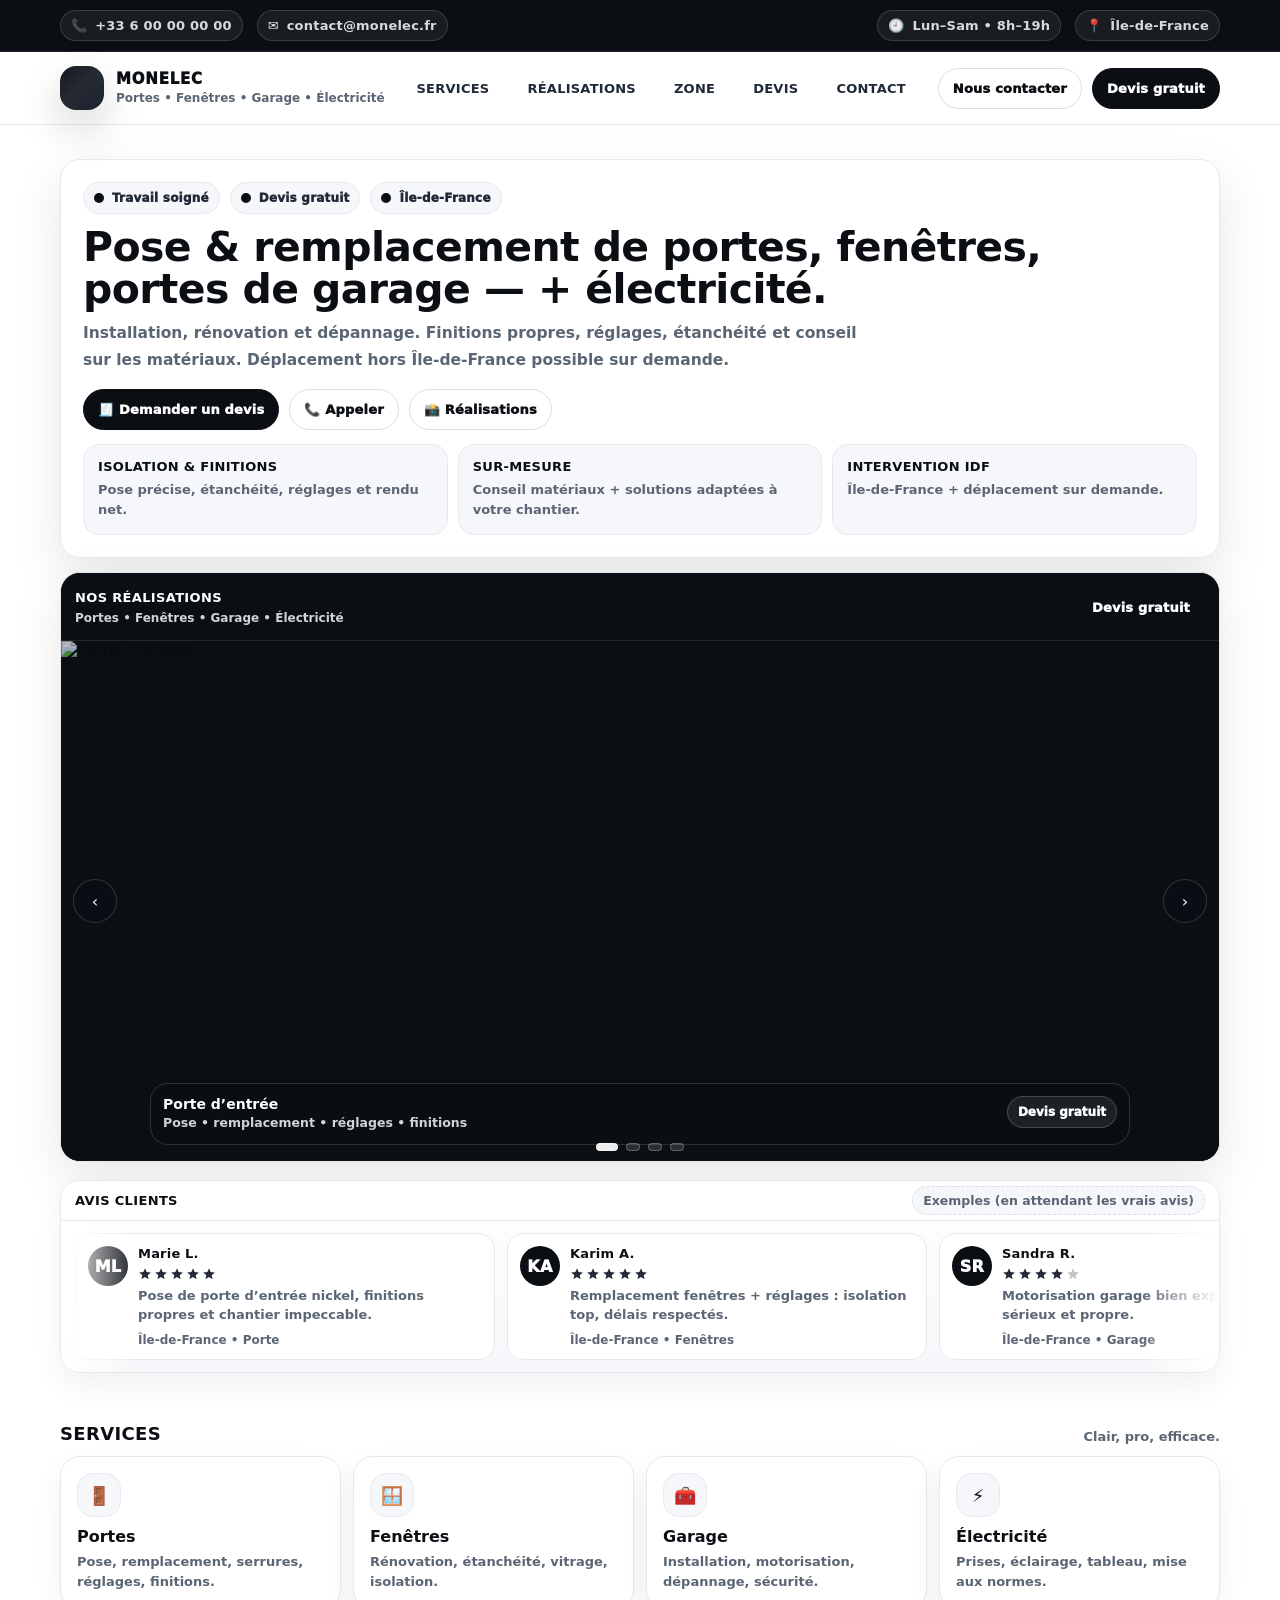
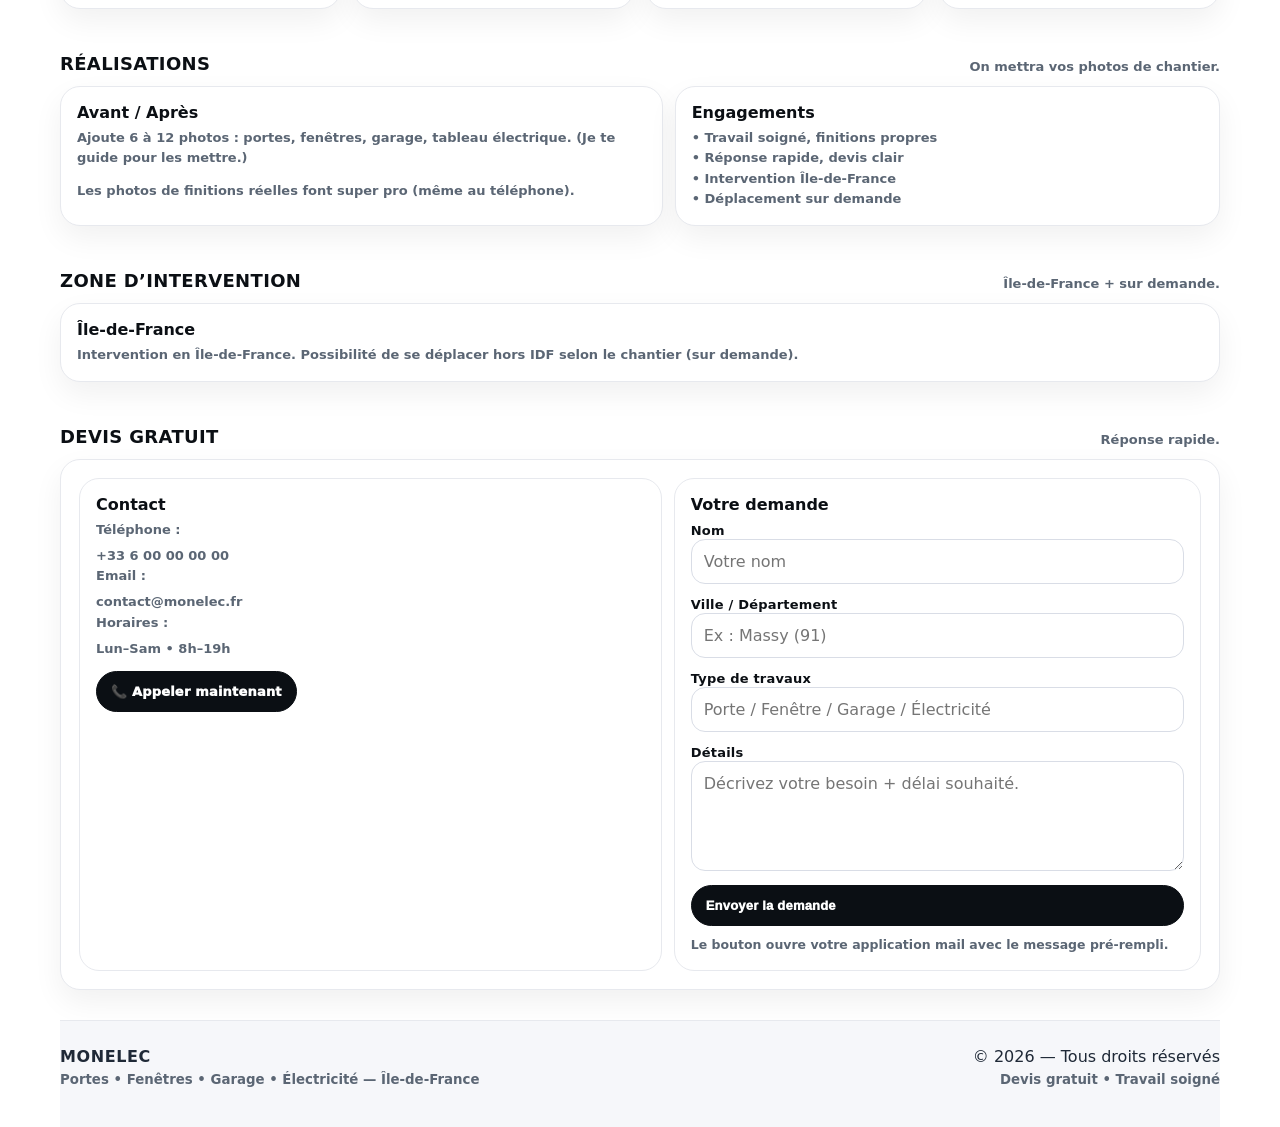
==== index.html @ 7fbdd6d3 "Update index.html" ====
<!doctype html>
<html lang="fr">
<head>
  <meta charset="utf-8" />
  <meta name="viewport" content="width=device-width,initial-scale=1" />
  <title>MONELEC — Portes, Fenêtres, Garage & Électricité | Île-de-France</title>
  <meta name="description" content="Pose et remplacement de portes, fenêtres, portes de garage + électricité. Île-de-France. Devis gratuit, travail soigné." />
  <meta name="theme-color" content="#0b0f14" />

  <style>
    :root{
      --bg:#ffffff;
      --txt:#0b0f14;
      --muted:#5b6674;
      --line:#e7e9ee;
      --line2:#d9dde6;
      --soft:#f6f7fa;
      --soft2:#f0f2f7;
      --black:#0b0f14;
      --shadow: 0 18px 50px rgba(10,15,20,.10);
      --r: 20px;
      --r2: 14px;
      --cta:#0b0f14;
      --ctaTxt:#ffffff;
      --warn:#fbbf24;
    }

    *{ box-sizing:border-box; }
    html,body{ height:100%; }
    body{
      margin:0;
      font-family: ui-sans-serif, system-ui, -apple-system, Segoe UI, Roboto, Helvetica, Arial;
      color: var(--txt);
      background: var(--bg);
    }
    a{ color:inherit; text-decoration:none; }
    .wrap{ width:min(1160px, 92vw); margin:0 auto; }

    /* Top bar */
    .topbar{
      background: var(--black);
      color: rgba(255,255,255,.92);
      font-weight: 700;
      font-size: 13px;
      letter-spacing:.2px;
      border-bottom: 1px solid rgba(255,255,255,.08);
    }
    .topbar .row{
      display:flex;
      gap:16px;
      justify-content:space-between;
      align-items:center;
      padding: 10px 0;
      flex-wrap:wrap;
    }
    .topbar .row .left, .topbar .row .right{
      display:flex; gap:14px; align-items:center; flex-wrap:wrap;
    }
    .chip{
      display:inline-flex; align-items:center; gap:8px;
      padding: 7px 10px;
      border-radius: 999px;
      border: 1px solid rgba(255,255,255,.14);
      background: rgba(255,255,255,.06);
    }
    .chip b{ font-weight: 900; }
    .chip span{ opacity:.9; }

    /* Header */
    header{
      position:sticky;
      top:0;
      z-index:50;
      background: rgba(255,255,255,.92);
      backdrop-filter: blur(10px);
      border-bottom: 1px solid var(--line);
    }
    .nav{
      display:flex;
      justify-content:space-between;
      align-items:center;
      gap:14px;
      padding: 14px 0;
    }
    .brand{
      display:flex; align-items:center; gap:12px;
      min-width: 240px;
    }
    .logo{
      width:44px; height:44px;
      border-radius: 16px;
      background: linear-gradient(135deg, #0b0f14, #111827);
      box-shadow: 0 18px 40px rgba(11,15,20,.18);
      position:relative;
      overflow:hidden;
    }
    .logo:after{
      content:"";
      position:absolute; inset:-40%;
      background: linear-gradient(120deg, transparent, rgba(255,255,255,.22), transparent);
      transform: rotate(18deg);
      opacity:.45;
    }
    .brand .name{
      display:flex; flex-direction:column;
      line-height:1.05;
    }
    .brand .name strong{
      letter-spacing:.8px;
      text-transform:uppercase;
      font-weight: 1000;
      font-size: 15px;
    }
    .brand .name small{
      color: var(--muted);
      font-weight: 800;
      font-size: 12px;
      margin-top:4px;
    }

    nav.menu{
      display:flex;
      gap: 18px;
      align-items:center;
      font-weight: 900;
      font-size: 13px;
      letter-spacing:.25px;
      text-transform: uppercase;
      color: #1f2937;
    }
    nav.menu a{
      padding: 10px 10px;
      border-radius: 12px;
    }
    nav.menu a:hover{
      background: var(--soft);
    }

    .btn{
      display:inline-flex;
      align-items:center;
      gap:10px;
      padding: 12px 14px;
      border-radius: 999px;
      border: 1px solid var(--line2);
      background: #fff;
      font-weight: 1000;
      font-size: 13px;
      letter-spacing:.2px;
      cursor:pointer;
    }
    .btn:hover{ background: var(--soft); }
    .btn.primary{
      background: var(--cta);
      color: var(--ctaTxt);
      border-color: var(--cta);
    }
    .btn.primary:hover{ filter: brightness(.95); }
    .btn.ghost{
      border-color: var(--line2);
      background: #fff;
    }

    /* HERO (horizontal layout) */
    .hero{
      padding: 34px 0 14px;
    }
    .heroText{
      border: 1px solid var(--line);
      background: #fff;
      border-radius: var(--r);
      box-shadow: var(--shadow);
      padding: 22px;
    }
    .kickers{
      display:flex;
      gap:10px;
      flex-wrap:wrap;
      margin-bottom: 12px;
    }
    .k{
      display:inline-flex;
      align-items:center;
      gap:8px;
      padding: 8px 10px;
      border-radius: 999px;
      border: 1px solid var(--line);
      background: var(--soft);
      color: #1f2937;
      font-weight: 1000;
      font-size: 12px;
      letter-spacing:.2px;
    }
    .dot{
      width:10px; height:10px;
      border-radius:999px;
      background: var(--black);
    }
    h1{
      margin: 10px 0 10px;
      font-size: clamp(28px, 3.2vw, 44px);
      letter-spacing: -0.6px;
      line-height: 1.03;
    }
    .sub{
      margin:0;
      color: var(--muted);
      font-size: 15.5px;
      line-height:1.7;
      max-width: 72ch;
      font-weight: 650;
    }
    .actions{
      display:flex;
      gap:10px;
      flex-wrap:wrap;
      margin-top: 16px;
    }

    .proofs{
      display:grid;
      grid-template-columns: repeat(3, 1fr);
      gap: 10px;
      margin-top: 14px;
    }
    .proof{
      border: 1px solid var(--line);
      background: var(--soft);
      border-radius: 16px;
      padding: 14px;
    }
    .proof b{
      display:block;
      margin-bottom: 6px;
      font-size: 13px;
      text-transform: uppercase;
      letter-spacing:.3px;
    }
    .proof span{
      display:block;
      color: var(--muted);
      line-height:1.55;
      font-size: 13px;
      font-weight: 650;
    }

    /* FULL WIDTH CAROUSEL (horizontal) */
    .carouselFull{
      margin-top: 14px;
      border: 1px solid var(--line);
      border-radius: var(--r);
      overflow: hidden;
      background: #0b0f14;
      box-shadow: var(--shadow);
    }
    .carTop{
      display:flex;
      justify-content:space-between;
      align-items:flex-start;
      gap:12px;
      padding: 14px 14px 12px;
      background: rgba(11,15,20,.88);
      border-bottom: 1px solid rgba(255,255,255,.10);
      color:#fff;
    }
    .carTop b{
      letter-spacing:.35px;
      text-transform: uppercase;
      font-size: 13px;
    }
    .carTop span{
      display:block;
      margin-top:4px;
      opacity:.82;
      font-weight: 750;
      font-size: 12px;
      line-height:1.35;
    }

    .viewport{
      position:relative;
      height: 520px;
      overflow:hidden;
    }
    .track{
      display:flex;
      height:100%;
      transition: transform .55s cubic-bezier(.2,.8,.2,1);
    }
    .slide{
      min-width:100%;
      height:100%;
      position:relative;
      background: #0b0f14;
    }
    .slide img{
      width:100%;
      height:100%;
      object-fit: cover;
      display:block;
      opacity:.95;
      filter: contrast(1.03) saturate(1.02);
    }
    .overlay{
      position:absolute; inset:0;
      background: linear-gradient(180deg, rgba(11,15,20,.22), rgba(11,15,20,.70));
    }
    .cap{
      position:absolute;
      left: 50%;
      transform: translateX(-50%);
      width: min(980px, calc(100% - 28px));
      bottom: 16px;
      border: 1px solid rgba(255,255,255,.14);
      background: rgba(11,15,20,.62);
      backdrop-filter: blur(10px);
      border-radius: 18px;
      padding: 12px 12px;
      display:flex;
      justify-content:space-between;
      gap: 10px;
      align-items:flex-start;
      color:#fff;
    }
    .cap b{ display:block; margin-bottom:3px; font-size: 14px; }
    .cap span{ display:block; opacity:.82; font-weight: 700; font-size: 12.5px; line-height:1.35; }
    .badge{
      border: 1px solid rgba(255,255,255,.18);
      background: rgba(255,255,255,.08);
      border-radius: 999px;
      padding: 8px 10px;
      font-weight: 1000;
      font-size: 12px;
      white-space:nowrap;
    }
    .arrow{
      position:absolute;
      top:50%;
      transform: translateY(-50%);
      width: 44px; height: 44px;
      border-radius: 999px;
      border: 1px solid rgba(255,255,255,.16);
      background: rgba(11,15,20,.55);
      display:grid;
      place-items:center;
      cursor:pointer;
      user-select:none;
      color:#fff;
    }
    .arrow:hover{ background: rgba(11,15,20,.72); }
    .arrow.left{ left: 12px; }
    .arrow.right{ right: 12px; }

    .dots{
      position:absolute;
      left:0; right:0; bottom: 10px;
      display:flex;
      justify-content:center;
      gap: 8px;
    }
    .dotBtn{
      width: 8px; height: 8px;
      border-radius: 999px;
      border: 1px solid rgba(255,255,255,.35);
      background: rgba(255,255,255,.18);
      cursor:pointer;
      opacity:.75;
    }
    .dotBtn.active{
      width: 22px;
      background: rgba(255,255,255,.92);
      opacity: 1;
    }

    /* --- Reviews Marquee (placeholder) --- */
    .reviews-band{
      margin: 18px 0 10px;
      border: 1px solid var(--line);
      border-radius: var(--r);
      overflow: hidden;
      background: linear-gradient(180deg, #fff, var(--soft));
      box-shadow: 0 12px 30px rgba(10,15,20,.06);
    }

    .reviews-head{
      display:flex;
      align-items:center;
      justify-content:space-between;
      gap: 12px;
      padding: 12px 14px;
      border-bottom: 1px solid var(--line);
      background: #fff;
    }

    .reviews-head b{
      font-size: 13px;
      text-transform: uppercase;
      letter-spacing: .35px;
    }

    .reviews-head span{
      color: var(--muted);
      font-weight: 800;
      font-size: 12.5px;
    }

    .badge-note{
      border: 1px dashed var(--line2);
      background: var(--soft);
      border-radius: 999px;
      padding: 6px 10px;
      font-weight: 900;
      font-size: 12px;
      color: #111827;
    }

    .marquee{
      position:relative;
      overflow:hidden;
    }

    .marquee::before,
    .marquee::after{
      content:"";
      position:absolute; top:0; bottom:0;
      width: 80px;
      pointer-events:none;
      z-index: 2;
    }
    .marquee::before{
      left:0;
      background: linear-gradient(90deg, #ffffff 0%, rgba(255,255,255,0) 100%);
    }
    .marquee::after{
      right:0;
      background: linear-gradient(270deg, #ffffff 0%, rgba(255,255,255,0) 100%);
    }

    .marquee-track{
      display:flex;
      gap: 12px;
      padding: 12px 14px;
      width: max-content;
      animation: reviewsScroll 26s linear infinite;
      will-change: transform;
    }

    .reviews-band:hover .marquee-track{
      animation-play-state: paused;
    }

    @keyframes reviewsScroll{
      from{ transform: translateX(0); }
      to{ transform: translateX(-50%); }
    }

    .review-pill{
      flex: 0 0 auto;
      min-width: 320px;
      max-width: 420px;
      border: 1px solid var(--line);
      background: #fff;
      border-radius: 16px;
      padding: 12px 12px;
      display:flex;
      gap: 10px;
      align-items:flex-start;
    }

    .review-avatar{
      width: 40px; height: 40px;
      border-radius: 999px;
      background: var(--black);
      color: #fff;
      display:grid;
      place-items:center;
      font-weight: 1000;
      letter-spacing: .3px;
      flex: 0 0 auto;
    }

    .review-body b{
      display:block;
      font-size: 13px;
      letter-spacing:.2px;
    }

    .review-body p{
      margin: 6px 0 8px;
      color: var(--muted);
      font-weight: 650;
      font-size: 13px;
      line-height: 1.45;
    }

    .stars{
      display:flex;
      gap: 2px;
      align-items:center;
      margin-top: 6px;
    }
    .star{
      width: 14px; height: 14px;
      display:inline-block;
      background: currentColor;
      color: #111827;
      -webkit-mask: url('data:image/svg+xml;utf8,<svg xmlns="http://www.w3.org/2000/svg" viewBox="0 0 24 24" fill="black"><path d="M12 17.27L18.18 21l-1.64-7.03L22 9.24l-7.19-.61L12 2 9.19 8.63 2 9.24l5.46 4.73L5.82 21z"/></svg>') center / contain no-repeat;
              mask: url('data:image/svg+xml;utf8,<svg xmlns="http://www.w3.org/2000/svg" viewBox="0 0 24 24" fill="black"><path d="M12 17.27L18.18 21l-1.64-7.03L22 9.24l-7.19-.61L12 2 9.19 8.63 2 9.24l5.46 4.73L5.82 21z"/></svg>') center / contain no-repeat;
      opacity: .92;
    }
    .star.dim{ opacity: .25; }

    .review-meta{
      display:flex;
      gap: 8px;
      align-items:center;
      color: var(--muted);
      font-weight: 800;
      font-size: 12px;
    }

    /* Sections */
    .section{
      padding: 18px 0;
    }
    .sectionTitle{
      display:flex;
      justify-content:space-between;
      align-items:flex-end;
      gap: 12px;
      margin: 8px 0 12px;
    }
    .sectionTitle h2{
      margin:0;
      font-size: 18px;
      text-transform: uppercase;
      letter-spacing:.35px;
    }
    .sectionTitle p{
      margin:0;
      color: var(--muted);
      font-weight: 750;
      font-size: 13px;
    }

    .grid4{
      display:grid;
      grid-template-columns: repeat(4, 1fr);
      gap: 12px;
    }
    .card{
      border: 1px solid var(--line);
      background: #fff;
      border-radius: var(--r);
      padding: 16px;
      box-shadow: 0 12px 30px rgba(10,15,20,.06);
    }
    .icon{
      width: 44px; height: 44px;
      border-radius: 16px;
      border: 1px solid var(--line);
      background: var(--soft);
      display:grid;
      place-items:center;
      font-size: 18px;
      margin-bottom: 10px;
    }
    .card b{ display:block; margin-bottom:6px; }
    .card span{ display:block; color: var(--muted); font-size: 13px; line-height:1.55; font-weight:650; }

    .two{
      display:grid;
      grid-template-columns: 1.05fr .95fr;
      gap: 12px;
      align-items:stretch;
    }

    form{ display:grid; gap: 10px; }
    label{
      font-weight: 900;
      font-size: 13px;
      letter-spacing:.2px;
    }
    input, textarea{
      width:100%;
      padding: 12px 12px;
      border-radius: 14px;
      border: 1px solid var(--line2);
      background: #fff;
      outline:none;
      font: inherit;
    }
    input:focus, textarea:focus{
      border-color: #0b0f14;
      box-shadow: 0 0 0 4px rgba(11,15,20,.08);
    }
    textarea{ min-height: 110px; resize: vertical; }
    .hint{
      color: var(--muted);
      font-size: 12.5px;
      line-height:1.45;
      font-weight: 650;
    }

    footer{
      border-top: 1px solid var(--line);
      margin-top: 12px;
      padding: 26px 0 40px;
      background: var(--soft);
    }
    .foot{
      display:flex;
      justify-content:space-between;
      gap: 12px;
      flex-wrap:wrap;
      align-items:flex-start;
      color: #1f2937;
    }
    .foot small{ color: var(--muted); font-weight: 750; display:block; margin-top:6px; }

    @media (max-width: 980px){
      nav.menu{ display:none; }
      .proofs{ grid-template-columns: 1fr; }
      .grid4{ grid-template-columns: repeat(2, 1fr); }
      .two{ grid-template-columns: 1fr; }
      .viewport{ height: 420px; }
      .cap{ width: calc(100% - 28px); }
    }
    @media (max-width: 520px){
      .grid4{ grid-template-columns: 1fr; }
      .viewport{ height: 360px; }
    }
  </style>
</head>

<body>
  <div class="topbar">
    <div class="wrap row">
      <div class="left">
        <a class="chip" href="tel:+33600000000"><b>📞</b><span>+33 6 00 00 00 00</span></a>
        <a class="chip" href="mailto:contact@monelec.fr"><b>✉️</b><span>contact@monelec.fr</span></a>
      </div>
      <div class="right">
        <div class="chip"><b>🕘</b><span>Lun–Sam • 8h–19h</span></div>
        <div class="chip"><b>📍</b><span>Île-de-France</span></div>
      </div>
    </div>
  </div>

  <header>
    <div class="wrap nav">
      <div class="brand">
        <div class="logo" aria-hidden="true"></div>
        <div class="name">
          <strong>MONELEC</strong>
          <small>Portes • Fenêtres • Garage • Électricité</small>
        </div>
      </div>

      <nav class="menu" aria-label="Navigation">
        <a href="#services">Services</a>
        <a href="#realisations">Réalisations</a>
        <a href="#zone">Zone</a>
        <a href="#devis">Devis</a>
        <a href="#contact">Contact</a>
      </nav>

      <div style="display:flex; gap:10px; align-items:center;">
        <a class="btn ghost" href="#contact">Nous contacter</a>
        <a class="btn primary" href="#devis">Devis gratuit</a>
      </div>
    </div>
  </header>

  <main class="wrap">
    <!-- HERO TEXT -->
    <section class="hero">
      <div class="heroText">
        <div class="kickers">
          <div class="k"><span class="dot"></span> Travail soigné</div>
          <div class="k"><span class="dot"></span> Devis gratuit</div>
          <div class="k"><span class="dot"></span> Île-de-France</div>
        </div>

        <h1>Pose & remplacement de portes, fenêtres, portes de garage — + électricité.</h1>
        <p class="sub">
          Installation, rénovation et dépannage. Finitions propres, réglages, étanchéité et conseil sur les matériaux.
          Déplacement hors Île-de-France possible sur demande.
        </p>

        <div class="actions">
          <a class="btn primary" href="#devis">🧾 Demander un devis</a>
          <a class="btn" href="tel:+33600000000">📞 Appeler</a>
          <a class="btn" href="#realisations">📸 Réalisations</a>
        </div>

        <div class="proofs">
          <div class="proof">
            <b>Isolation & finitions</b>
            <span>Pose précise, étanchéité, réglages et rendu net.</span>
          </div>
          <div class="proof">
            <b>Sur-mesure</b>
            <span>Conseil matériaux + solutions adaptées à votre chantier.</span>
          </div>
          <div class="proof">
            <b>Intervention IDF</b>
            <span>Île-de-France + déplacement sur demande.</span>
          </div>
        </div>
      </div>

      <!-- FULL WIDTH HORIZONTAL CAROUSEL -->
      <section class="carouselFull" aria-label="Carrousel photos">
        <div class="carTop">
          <div>
            <b>Nos réalisations</b>
            <span>Portes • Fenêtres • Garage • Électricité</span>
          </div>
          <a class="btn primary" href="#devis">Devis gratuit</a>
        </div>

        <div class="viewport">
          <div class="track" id="track">
            <div class="slide">
              <img alt="Porte d’entrée" src="https://images.unsplash.com/photo-1523413651479-597eb2da0ad6?auto=format&fit=crop&w=1800&q=70" />
              <div class="overlay"></div>
              <div class="cap">
                <div>
                  <b>Porte d’entrée</b>
                  <span>Pose • remplacement • réglages • finitions</span>
                </div>
                <div class="badge">Devis gratuit</div>
              </div>
            </div>

            <div class="slide">
              <img alt="Fenêtres et baies vitrées" src="https://images.unsplash.com/photo-1505693416388-ac5ce068fe85?auto=format&fit=crop&w=1800&q=70" />
              <div class="overlay"></div>
              <div class="cap">
                <div>
                  <b>Fenêtres & baies</b>
                  <span>Isolation • étanchéité • vitrage</span>
                </div>
                <div class="badge">Île-de-France</div>
              </div>
            </div>

            <div class="slide">
              <img alt="Porte de garage" src="https://images.unsplash.com/photo-1590086782957-93c06ef21604?auto=format&fit=crop&w=1800&q=70" />
              <div class="overlay"></div>
              <div class="cap">
                <div>
                  <b>Porte de garage</b>
                  <span>Motorisation • dépannage • réglages</span>
                </div>
                <div class="badge">Sur demande</div>
              </div>
            </div>

            <div class="slide">
              <img alt="Électricité" src="https://images.unsplash.com/photo-1517646287270-a5a9ca602e5c?auto=format&fit=crop&w=1800&q=70" />
              <div class="overlay"></div>
              <div class="cap">
                <div>
                  <b>Électricité</b>
                  <span>Prises • éclairage • tableau • normes</span>
                </div>
                <div class="badge">Soigné</div>
              </div>
            </div>
          </div>

          <div class="arrow left" id="prev" aria-label="Précédent">‹</div>
          <div class="arrow right" id="next" aria-label="Suivant">›</div>
          <div class="dots" id="dots" aria-label="Pagination"></div>
        </div>
      </section>

      <!-- REVIEWS BAND -->
      <section class="reviews-band" aria-label="Bandeau avis">
        <div class="reviews-head">
          <b>Avis clients</b>
          <span><span class="badge-note">Exemples (en attendant les vrais avis)</span></span>
        </div>

        <div class="marquee">
          <div class="marquee-track" id="reviewsTrack">
            <!-- SET 1 -->
            <div class="review-pill">
              <div class="review-avatar">ML</div>
              <div class="review-body">
                <b>Marie L.</b>
                <div class="stars" aria-label="5 étoiles">
                  <span class="star"></span><span class="star"></span><span class="star"></span><span class="star"></span><span class="star"></span>
                </div>
                <p>Pose de porte d’entrée nickel, finitions propres et chantier impeccable.</p>
                <div class="review-meta">Île-de-France • Porte</div>
              </div>
            </div>

            <div class="review-pill">
              <div class="review-avatar">KA</div>
              <div class="review-body">
                <b>Karim A.</b>
                <div class="stars" aria-label="5 étoiles">
                  <span class="star"></span><span class="star"></span><span class="star"></span><span class="star"></span><span class="star"></span>
                </div>
                <p>Remplacement fenêtres + réglages : isolation top, délais respectés.</p>
                <div class="review-meta">Île-de-France • Fenêtres</div>
              </div>
            </div>

            <div class="review-pill">
              <div class="review-avatar">SR</div>
              <div class="review-body">
                <b>Sandra R.</b>
                <div class="stars" aria-label="4 étoiles">
                  <span class="star"></span><span class="star"></span><span class="star"></span><span class="star"></span><span class="star dim"></span>
                </div>
                <p>Motorisation garage bien expliquée, travail sérieux et propre.</p>
                <div class="review-meta">Île-de-France • Garage</div>
              </div>
            </div>

            <div class="review-pill">
              <div class="review-avatar">TP</div>
              <div class="review-body">
                <b>Thomas P.</b>
                <div class="stars" aria-label="5 étoiles">
                  <span class="star"></span><span class="star"></span><span class="star"></span><span class="star"></span><span class="star"></span>
                </div>
                <p>Intervention électricité rapide, explications claires, mise aux normes OK.</p>
                <div class="review-meta">Île-de-France • Électricité</div>
              </div>
            </div>

            <!-- SET 2 (clone) -->
            <div class="review-pill">
              <div class="review-avatar">ML</div>
              <div class="review-body">
                <b>Marie L.</b>
                <div class="stars" aria-label="5 étoiles">
                  <span class="star"></span><span class="star"></span><span class="star"></span><span class="star"></span><span class="star"></span>
                </div>
                <p>Pose de porte d’entrée nickel, finitions propres et chantier impeccable.</p>
                <div class="review-meta">Île-de-France • Porte</div>
              </div>
            </div>

            <div class="review-pill">
              <div class="review-avatar">KA</div>
              <div class="review-body">
                <b>Karim A.</b>
                <div class="stars" aria-label="5 étoiles">
                  <span class="star"></span><span class="star"></span><span class="star"></span><span class="star"></span><span class="star"></span>
                </div>
                <p>Remplacement fenêtres + réglages : isolation top, délais respectés.</p>
                <div class="review-meta">Île-de-France • Fenêtres</div>
              </div>
            </div>

            <div class="review-pill">
              <div class="review-avatar">SR</div>
              <div class="review-body">
                <b>Sandra R.</b>
                <div class="stars" aria-label="4 étoiles">
                  <span class="star"></span><span class="star"></span><span class="star"></span><span class="star"></span><span class="star dim"></span>
                </div>
                <p>Motorisation garage bien expliquée, travail sérieux et propre.</p>
                <div class="review-meta">Île-de-France • Garage</div>
              </div>
            </div>

            <div class="review-pill">
              <div class="review-avatar">TP</div>
              <div class="review-body">
                <b>Thomas P.</b>
                <div class="stars" aria-label="5 étoiles">
                  <span class="star"></span><span class="star"></span><span class="star"></span><span class="star"></span><span class="star"></span>
                </div>
                <p>Intervention électricité rapide, explications claires, mise aux normes OK.</p>
                <div class="review-meta">Île-de-France • Électricité</div>
              </div>
            </div>
          </div>
        </div>
      </section>
    </section>

    <section class="section" id="services">
      <div class="sectionTitle">
        <h2>Services</h2>
        <p>Clair, pro, efficace.</p>
      </div>

      <div class="grid4">
        <div class="card">
          <div class="icon">🚪</div>
          <b>Portes</b>
          <span>Pose, remplacement, serrures, réglages, finitions.</span>
        </div>
        <div class="card">
          <div class="icon">🪟</div>
          <b>Fenêtres</b>
          <span>Rénovation, étanchéité, vitrage, isolation.</span>
        </div>
        <div class="card">
          <div class="icon">🧰</div>
          <b>Garage</b>
          <span>Installation, motorisation, dépannage, sécurité.</span>
        </div>
        <div class="card">
          <div class="icon">⚡</div>
          <b>Électricité</b>
          <span>Prises, éclairage, tableau, mise aux normes.</span>
        </div>
      </div>
    </section>

    <section class="section" id="realisations">
      <div class="sectionTitle">
        <h2>Réalisations</h2>
        <p>On mettra vos photos de chantier.</p>
      </div>

      <div class="two">
        <div class="card">
          <b>Avant / Après</b>
          <span>Ajoute 6 à 12 photos : portes, fenêtres, garage, tableau électrique. (Je te guide pour les mettre.)</span>
          <div style="height:12px"></div>
          <span class="hint">Les photos de finitions réelles font super pro (même au téléphone).</span>
        </div>

        <div class="card">
          <b>Engagements</b>
          <span>• Travail soigné, finitions propres<br>• Réponse rapide, devis clair<br>• Intervention Île-de-France<br>• Déplacement sur demande</span>
        </div>
      </div>
    </section>

    <section class="section" id="zone">
      <div class="sectionTitle">
        <h2>Zone d’intervention</h2>
        <p>Île-de-France + sur demande.</p>
      </div>

      <div class="card">
        <b>Île-de-France</b>
        <span>Intervention en Île-de-France. Possibilité de se déplacer hors IDF selon le chantier (sur demande).</span>
      </div>
    </section>

    <section class="section" id="devis">
      <div class="sectionTitle">
        <h2>Devis gratuit</h2>
        <p>Réponse rapide.</p>
      </div>

      <div class="card" style="padding:18px;">
        <div class="two">
          <div class="card" id="contact" style="margin:0; box-shadow:none;">
            <b>Contact</b>
            <span>
              <b>Téléphone :</b> <a href="tel:+33600000000">+33 6 00 00 00 00</a><br>
              <b>Email :</b> <a href="mailto:contact@monelec.fr">contact@monelec.fr</a><br>
              <b>Horaires :</b> Lun–Sam • 8h–19h
            </span>
            <div style="height:12px"></div>
            <a class="btn primary" href="tel:+33600000000">📞 Appeler maintenant</a>
          </div>

          <div class="card" style="margin:0; box-shadow:none;">
            <b>Votre demande</b>
            <form id="quoteForm">
              <div>
                <label for="name">Nom</label>
                <input id="name" name="name" autocomplete="name" placeholder="Votre nom" required />
              </div>
              <div>
                <label for="city">Ville / Département</label>
                <input id="city" name="city" placeholder="Ex : Massy (91)" required />
              </div>
              <div>
                <label for="type">Type de travaux</label>
                <input id="type" name="type" placeholder="Porte / Fenêtre / Garage / Électricité" required />
              </div>
              <div>
                <label for="msg">Détails</label>
                <textarea id="msg" name="msg" placeholder="Décrivez votre besoin + délai souhaité."></textarea>
              </div>
              <button class="btn primary" type="submit">Envoyer la demande</button>
              <div class="hint">Le bouton ouvre votre application mail avec le message pré-rempli.</div>
            </form>
          </div>
        </div>
      </div>
    </section>

    <footer>
      <div class="wrap foot">
        <div>
          <strong style="letter-spacing:.6px; text-transform:uppercase;">MONELEC</strong>
          <small>Portes • Fenêtres • Garage • Électricité — Île-de-France</small>
        </div>
        <div style="text-align:right;">
          <div>© <span id="y"></span> — Tous droits réservés</div>
          <small>Devis gratuit • Travail soigné</small>
        </div>
      </div>
    </footer>
  </main>

  <script>
    document.getElementById("y").textContent = new Date().getFullYear();

    // Carousel
    const track = document.getElementById("track");
    const slides = Array.from(track.children);
    const dots = document.getElementById("dots");
    const prev = document.getElementById("prev");
    const next = document.getElementById("next");
    let i = 0;
    let timer = null;

    function buildDots(){
      dots.innerHTML = "";
      slides.forEach((_, idx) => {
        const b = document.createElement("button");
        b.type = "button";
        b.className = "dotBtn" + (idx === 0 ? " active" : "");
        b.addEventListener("click", () => go(idx, true));
        dots.appendChild(b);
      });
    }
    function setActiveDot(){
      const all = dots.querySelectorAll(".dotBtn");
      all.forEach((d, idx) => d.classList.toggle("active", idx === i));
    }
    function go(idx, user){
      i = (idx + slides.length) % slides.length;
      track.style.transform = "translateX(" + (-i * 100) + "%)";
      setActiveDot();
      if(user) restart();
    }
    function restart(){
      if(timer) clearInterval(timer);
      timer = setInterval(() => go(i + 1, false), 4500);
    }
    prev.addEventListener("click", () => go(i - 1, true));
    next.addEventListener("click", () => go(i + 1, true));
    buildDots();
    restart();

    // Option: ralentir le bandeau avis sur mobile
    const mq = window.matchMedia("(max-width: 520px)");
    if (mq.matches) {
      const rt = document.getElementById("reviewsTrack");
      if (rt) rt.style.animationDuration = "34s";
    }

    // Devis form -> mailto
    const form = document.getElementById("quoteForm");
    form.addEventListener("submit", (e) => {
      e.preventDefault();
      const name = document.getElementById("name").value.trim();
      const city = document.getElementById("city").value.trim();
      const type = document.getElementById("type").value.trim();
      const msg  = document.getElementById("msg").value.trim();

      const to = "contact@monelec.fr"; // <-- CHANGE ICI
      const subject = encodeURIComponent("Demande de devis — " + type + " — " + city);
      const body = encodeURIComponent(
        "Bonjour,\n\n" +
        "Je souhaite un devis.\n\n" +
        "Nom : " + name + "\n" +
        "Ville / Département : " + city + "\n" +
        "Type de travaux : " + type + "\n\n" +
        "Détails :\n" + (msg || "(non précisé)") + "\n\n" +
        "Merci,\n" + name
      );

      window.location.href = "mailto:" + to + "?subject=" + subject + "&body=" + body;
    });
  </script>
</body>
</html>
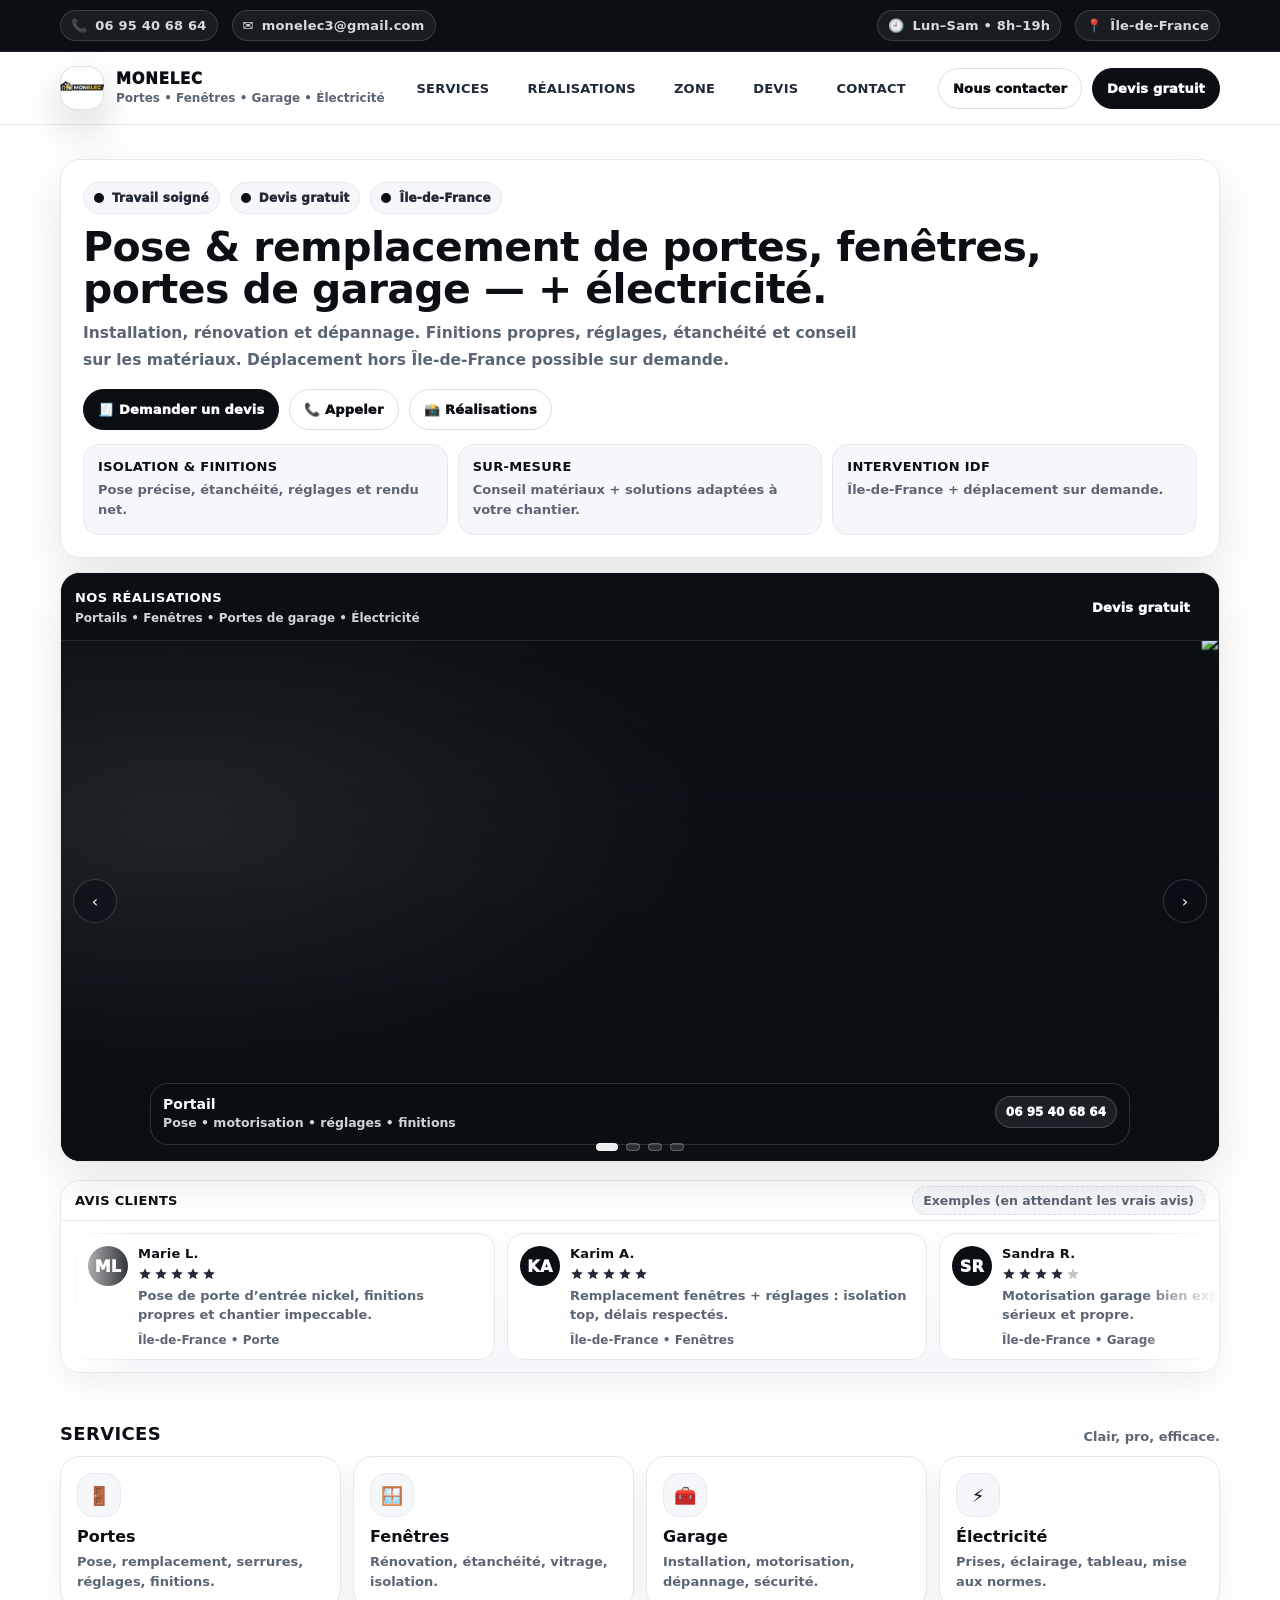
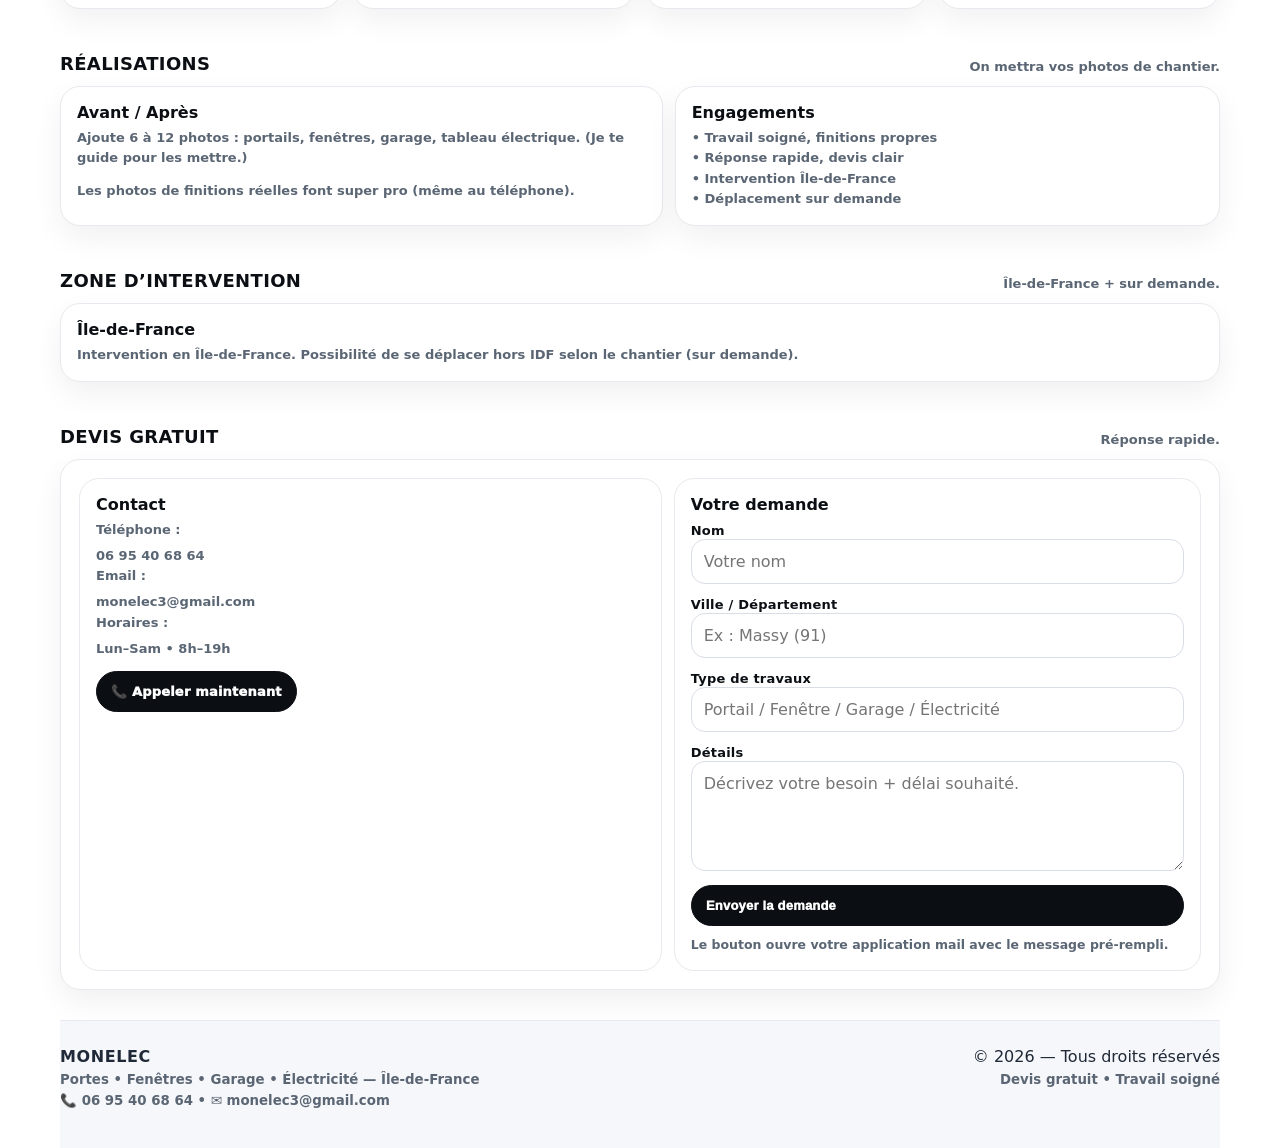
==== commit 55b3bc86: "Update index.html" ====
--- a/index.html
+++ b/index.html
@@ -36,7 +36,6 @@
     a{ color:inherit; text-decoration:none; }
     .wrap{ width:min(1160px, 92vw); margin:0 auto; }
 
-    /* Top bar */
     .topbar{
       background: var(--black);
       color: rgba(255,255,255,.92);
@@ -66,7 +65,6 @@
     .chip b{ font-weight: 900; }
     .chip span{ opacity:.9; }
 
-    /* Header */
     header{
       position:sticky;
       top:0;
@@ -89,18 +87,34 @@
     .logo{
       width:44px; height:44px;
       border-radius: 16px;
-      background: linear-gradient(135deg, #0b0f14, #111827);
+      background: url("logo-monelec.png") center / cover no-repeat;
       box-shadow: 0 18px 40px rgba(11,15,20,.18);
       position:relative;
       overflow:hidden;
+      border: 1px solid rgba(11,15,20,.12);
+    }
+    .logo:before{
+      content:"";
+      position:absolute; inset:0;
+      background: radial-gradient(90% 90% at 20% 10%, rgba(255,255,255,.30), transparent 55%);
+      mix-blend-mode: soft-light;
+      opacity:.8;
     }
     .logo:after{
       content:"";
       position:absolute; inset:-40%;
-      background: linear-gradient(120deg, transparent, rgba(255,255,255,.22), transparent);
+      background: linear-gradient(120deg, transparent, rgba(255,255,255,.28), transparent);
       transform: rotate(18deg);
-      opacity:.45;
-    }
+      opacity:.35;
+      animation: logoShine 5.5s ease-in-out infinite;
+    }
+    @keyframes logoShine{
+      0%{ transform: translateX(-30%) rotate(18deg); opacity:.0; }
+      20%{ opacity:.35; }
+      50%{ transform: translateX(30%) rotate(18deg); opacity:.18; }
+      100%{ transform: translateX(70%) rotate(18deg); opacity:0; }
+    }
+
     .brand .name{
       display:flex; flex-direction:column;
       line-height:1.05;
@@ -148,8 +162,11 @@
       font-size: 13px;
       letter-spacing:.2px;
       cursor:pointer;
-    }
-    .btn:hover{ background: var(--soft); }
+      transition: transform .18s ease, background .18s ease, filter .18s ease, box-shadow .18s ease;
+      will-change: transform;
+    }
+    .btn:hover{ background: var(--soft); transform: translateY(-1px); box-shadow: 0 10px 24px rgba(10,15,20,.08); }
+    .btn:active{ transform: translateY(0px) scale(.99); }
     .btn.primary{
       background: var(--cta);
       color: var(--ctaTxt);
@@ -161,7 +178,6 @@
       background: #fff;
     }
 
-    /* HERO (horizontal layout) */
     .hero{
       padding: 34px 0 14px;
     }
@@ -228,7 +244,9 @@
       background: var(--soft);
       border-radius: 16px;
       padding: 14px;
-    }
+      transition: transform .18s ease, box-shadow .18s ease;
+    }
+    .proof:hover{ transform: translateY(-2px); box-shadow: 0 14px 28px rgba(10,15,20,.08); }
     .proof b{
       display:block;
       margin-bottom: 6px;
@@ -244,7 +262,6 @@
       font-weight: 650;
     }
 
-    /* FULL WIDTH CAROUSEL (horizontal) */
     .carouselFull{
       margin-top: 14px;
       border: 1px solid var(--line);
@@ -252,6 +269,7 @@
       overflow: hidden;
       background: #0b0f14;
       box-shadow: var(--shadow);
+      transform: translateZ(0);
     }
     .carTop{
       display:flex;
@@ -281,34 +299,45 @@
       position:relative;
       height: 520px;
       overflow:hidden;
+      perspective: 1000px;
     }
     .track{
       display:flex;
       height:100%;
-      transition: transform .55s cubic-bezier(.2,.8,.2,1);
+      transition: transform .65s cubic-bezier(.2,.85,.2,1);
+      will-change: transform;
     }
     .slide{
       min-width:100%;
       height:100%;
       position:relative;
       background: #0b0f14;
+      transform: translateZ(0);
     }
     .slide img{
       width:100%;
       height:100%;
       object-fit: cover;
       display:block;
-      opacity:.95;
+      opacity:.96;
       filter: contrast(1.03) saturate(1.02);
+      transform: scale(1.03);
+      transition: transform 1.2s cubic-bezier(.2,.8,.2,1), filter .8s ease, opacity .8s ease;
+      will-change: transform;
+    }
+    .slide.active img{
+      transform: scale(1.10);
+      filter: contrast(1.05) saturate(1.05);
     }
     .overlay{
       position:absolute; inset:0;
-      background: linear-gradient(180deg, rgba(11,15,20,.22), rgba(11,15,20,.70));
-    }
+      background: linear-gradient(180deg, rgba(11,15,20,.18), rgba(11,15,20,.72));
+    }
+
     .cap{
       position:absolute;
       left: 50%;
-      transform: translateX(-50%);
+      transform: translateX(-50%) translateY(10px);
       width: min(980px, calc(100% - 28px));
       bottom: 16px;
       border: 1px solid rgba(255,255,255,.14);
@@ -321,9 +350,17 @@
       gap: 10px;
       align-items:flex-start;
       color:#fff;
+      opacity: 0;
+      transition: opacity .55s ease, transform .55s cubic-bezier(.2,.85,.2,1);
+      will-change: opacity, transform;
+    }
+    .slide.active .cap{
+      opacity: 1;
+      transform: translateX(-50%) translateY(0px);
     }
     .cap b{ display:block; margin-bottom:3px; font-size: 14px; }
     .cap span{ display:block; opacity:.82; font-weight: 700; font-size: 12.5px; line-height:1.35; }
+
     .badge{
       border: 1px solid rgba(255,255,255,.18);
       background: rgba(255,255,255,.08);
@@ -333,6 +370,7 @@
       font-size: 12px;
       white-space:nowrap;
     }
+
     .arrow{
       position:absolute;
       top:50%;
@@ -340,14 +378,21 @@
       width: 44px; height: 44px;
       border-radius: 999px;
       border: 1px solid rgba(255,255,255,.16);
-      background: rgba(11,15,20,.55);
+      background: rgba(11,15,20,.45);
       display:grid;
       place-items:center;
       cursor:pointer;
       user-select:none;
       color:#fff;
-    }
-    .arrow:hover{ background: rgba(11,15,20,.72); }
+      transition: transform .18s ease, background .18s ease, box-shadow .18s ease;
+      will-change: transform;
+    }
+    .arrow:hover{
+      background: rgba(11,15,20,.72);
+      transform: translateY(-50%) scale(1.04);
+      box-shadow: 0 14px 30px rgba(0,0,0,.25);
+    }
+    .arrow:active{ transform: translateY(-50%) scale(.98); }
     .arrow.left{ left: 12px; }
     .arrow.right{ right: 12px; }
 
@@ -357,6 +402,7 @@
       display:flex;
       justify-content:center;
       gap: 8px;
+      pointer-events:auto;
     }
     .dotBtn{
       width: 8px; height: 8px;
@@ -365,6 +411,7 @@
       background: rgba(255,255,255,.18);
       cursor:pointer;
       opacity:.75;
+      transition: width .25s ease, opacity .25s ease, background .25s ease;
     }
     .dotBtn.active{
       width: 22px;
@@ -372,7 +419,24 @@
       opacity: 1;
     }
 
-    /* --- Reviews Marquee (placeholder) --- */
+    .shine{
+      position:absolute;
+      inset: -30%;
+      background: radial-gradient(closest-side, rgba(255,255,255,.12), transparent 60%);
+      transform: translateX(-25%) translateY(-10%);
+      opacity:.0;
+      pointer-events:none;
+    }
+    .slide.active .shine{
+      opacity:.7;
+      animation: floatShine 6s ease-in-out infinite;
+    }
+    @keyframes floatShine{
+      0%{ transform: translateX(-22%) translateY(-12%) scale(1); }
+      50%{ transform: translateX(18%) translateY(10%) scale(1.08); }
+      100%{ transform: translateX(-22%) translateY(-12%) scale(1); }
+    }
+
     .reviews-band{
       margin: 18px 0 10px;
       border: 1px solid var(--line);
@@ -381,7 +445,6 @@
       background: linear-gradient(180deg, #fff, var(--soft));
       box-shadow: 0 12px 30px rgba(10,15,20,.06);
     }
-
     .reviews-head{
       display:flex;
       align-items:center;
@@ -391,19 +454,16 @@
       border-bottom: 1px solid var(--line);
       background: #fff;
     }
-
     .reviews-head b{
       font-size: 13px;
       text-transform: uppercase;
       letter-spacing: .35px;
     }
-
     .reviews-head span{
       color: var(--muted);
       font-weight: 800;
       font-size: 12.5px;
     }
-
     .badge-note{
       border: 1px dashed var(--line2);
       background: var(--soft);
@@ -418,7 +478,6 @@
       position:relative;
       overflow:hidden;
     }
-
     .marquee::before,
     .marquee::after{
       content:"";
@@ -435,7 +494,6 @@
       right:0;
       background: linear-gradient(270deg, #ffffff 0%, rgba(255,255,255,0) 100%);
     }
-
     .marquee-track{
       display:flex;
       gap: 12px;
@@ -444,11 +502,9 @@
       animation: reviewsScroll 26s linear infinite;
       will-change: transform;
     }
-
     .reviews-band:hover .marquee-track{
       animation-play-state: paused;
     }
-
     @keyframes reviewsScroll{
       from{ transform: translateX(0); }
       to{ transform: translateX(-50%); }
@@ -465,7 +521,9 @@
       display:flex;
       gap: 10px;
       align-items:flex-start;
-    }
+      transition: transform .18s ease, box-shadow .18s ease;
+    }
+    .review-pill:hover{ transform: translateY(-2px); box-shadow: 0 14px 28px rgba(10,15,20,.08); }
 
     .review-avatar{
       width: 40px; height: 40px;
@@ -484,7 +542,6 @@
       font-size: 13px;
       letter-spacing:.2px;
     }
-
     .review-body p{
       margin: 6px 0 8px;
       color: var(--muted);
@@ -519,7 +576,6 @@
       font-size: 12px;
     }
 
-    /* Sections */
     .section{
       padding: 18px 0;
     }
@@ -630,6 +686,14 @@
       .grid4{ grid-template-columns: 1fr; }
       .viewport{ height: 360px; }
     }
+
+    @media (prefers-reduced-motion: reduce){
+      .track, .slide img, .cap, .btn, .proof, .review-pill, .logo:after, .slide.active .shine{
+        transition: none !important;
+        animation: none !important;
+      }
+      .marquee-track{ animation: none !important; transform: none !important; }
+    }
   </style>
 </head>
 
@@ -637,8 +701,8 @@
   <div class="topbar">
     <div class="wrap row">
       <div class="left">
-        <a class="chip" href="tel:+33600000000"><b>📞</b><span>+33 6 00 00 00 00</span></a>
-        <a class="chip" href="mailto:contact@monelec.fr"><b>✉️</b><span>contact@monelec.fr</span></a>
+        <a class="chip" href="tel:+33695406864"><b>📞</b><span>06 95 40 68 64</span></a>
+        <a class="chip" href="mailto:monelec3@gmail.com"><b>✉️</b><span>monelec3@gmail.com</span></a>
       </div>
       <div class="right">
         <div class="chip"><b>🕘</b><span>Lun–Sam • 8h–19h</span></div>
@@ -673,7 +737,6 @@
   </header>
 
   <main class="wrap">
-    <!-- HERO TEXT -->
     <section class="hero">
       <div class="heroText">
         <div class="kickers">
@@ -690,7 +753,7 @@
 
         <div class="actions">
           <a class="btn primary" href="#devis">🧾 Demander un devis</a>
-          <a class="btn" href="tel:+33600000000">📞 Appeler</a>
+          <a class="btn" href="tel:+33695406864">📞 Appeler</a>
           <a class="btn" href="#realisations">📸 Réalisations</a>
         </div>
 
@@ -710,63 +773,66 @@
         </div>
       </div>
 
-      <!-- FULL WIDTH HORIZONTAL CAROUSEL -->
       <section class="carouselFull" aria-label="Carrousel photos">
         <div class="carTop">
           <div>
             <b>Nos réalisations</b>
-            <span>Portes • Fenêtres • Garage • Électricité</span>
+            <span>Portails • Fenêtres • Portes de garage • Électricité</span>
           </div>
           <a class="btn primary" href="#devis">Devis gratuit</a>
         </div>
 
         <div class="viewport">
           <div class="track" id="track">
-            <div class="slide">
-              <img alt="Porte d’entrée" src="https://images.unsplash.com/photo-1523413651479-597eb2da0ad6?auto=format&fit=crop&w=1800&q=70" />
+            <div class="slide active">
+              <img alt="Portail" src="https://source.unsplash.com/SYMl7pZWOrU/1800x1200" />
               <div class="overlay"></div>
+              <div class="shine"></div>
               <div class="cap">
                 <div>
-                  <b>Porte d’entrée</b>
-                  <span>Pose • remplacement • réglages • finitions</span>
+                  <b>Portail</b>
+                  <span>Pose • motorisation • réglages • finitions</span>
                 </div>
-                <div class="badge">Devis gratuit</div>
+                <div class="badge">06 95 40 68 64</div>
               </div>
             </div>
 
             <div class="slide">
-              <img alt="Fenêtres et baies vitrées" src="https://images.unsplash.com/photo-1505693416388-ac5ce068fe85?auto=format&fit=crop&w=1800&q=70" />
+              <img alt="Fenêtres" src="https://source.unsplash.com/XWy2PQF5B10/1800x1200" />
               <div class="overlay"></div>
+              <div class="shine"></div>
               <div class="cap">
                 <div>
-                  <b>Fenêtres & baies</b>
-                  <span>Isolation • étanchéité • vitrage</span>
+                  <b>Fenêtres</b>
+                  <span>Isolation • étanchéité • réglages</span>
                 </div>
                 <div class="badge">Île-de-France</div>
               </div>
             </div>
 
             <div class="slide">
-              <img alt="Porte de garage" src="https://images.unsplash.com/photo-1590086782957-93c06ef21604?auto=format&fit=crop&w=1800&q=70" />
+              <img alt="Porte de garage" src="https://source.unsplash.com/V_DY7xsuIu4/1800x1200" />
               <div class="overlay"></div>
+              <div class="shine"></div>
               <div class="cap">
                 <div>
                   <b>Porte de garage</b>
-                  <span>Motorisation • dépannage • réglages</span>
+                  <span>Installation • dépannage • motorisation</span>
                 </div>
-                <div class="badge">Sur demande</div>
+                <div class="badge">Devis gratuit</div>
               </div>
             </div>
 
             <div class="slide">
-              <img alt="Électricité" src="https://images.unsplash.com/photo-1517646287270-a5a9ca602e5c?auto=format&fit=crop&w=1800&q=70" />
+              <img alt="Chantier électricité" src="https://source.unsplash.com/PkHf7BUWbtk/1800x1200" />
               <div class="overlay"></div>
+              <div class="shine"></div>
               <div class="cap">
                 <div>
                   <b>Électricité</b>
-                  <span>Prises • éclairage • tableau • normes</span>
+                  <span>Tableau • prises • éclairage • normes</span>
                 </div>
-                <div class="badge">Soigné</div>
+                <div class="badge">monelec3@gmail.com</div>
               </div>
             </div>
           </div>
@@ -777,7 +843,6 @@
         </div>
       </section>
 
-      <!-- REVIEWS BAND -->
       <section class="reviews-band" aria-label="Bandeau avis">
         <div class="reviews-head">
           <b>Avis clients</b>
@@ -786,7 +851,6 @@
 
         <div class="marquee">
           <div class="marquee-track" id="reviewsTrack">
-            <!-- SET 1 -->
             <div class="review-pill">
               <div class="review-avatar">ML</div>
               <div class="review-body">
@@ -835,7 +899,6 @@
               </div>
             </div>
 
-            <!-- SET 2 (clone) -->
             <div class="review-pill">
               <div class="review-avatar">ML</div>
               <div class="review-body">
@@ -927,7 +990,7 @@
       <div class="two">
         <div class="card">
           <b>Avant / Après</b>
-          <span>Ajoute 6 à 12 photos : portes, fenêtres, garage, tableau électrique. (Je te guide pour les mettre.)</span>
+          <span>Ajoute 6 à 12 photos : portails, fenêtres, garage, tableau électrique. (Je te guide pour les mettre.)</span>
           <div style="height:12px"></div>
           <span class="hint">Les photos de finitions réelles font super pro (même au téléphone).</span>
         </div>
@@ -962,12 +1025,12 @@
           <div class="card" id="contact" style="margin:0; box-shadow:none;">
             <b>Contact</b>
             <span>
-              <b>Téléphone :</b> <a href="tel:+33600000000">+33 6 00 00 00 00</a><br>
-              <b>Email :</b> <a href="mailto:contact@monelec.fr">contact@monelec.fr</a><br>
+              <b>Téléphone :</b> <a href="tel:+33695406864">06 95 40 68 64</a><br>
+              <b>Email :</b> <a href="mailto:monelec3@gmail.com">monelec3@gmail.com</a><br>
               <b>Horaires :</b> Lun–Sam • 8h–19h
             </span>
             <div style="height:12px"></div>
-            <a class="btn primary" href="tel:+33600000000">📞 Appeler maintenant</a>
+            <a class="btn primary" href="tel:+33695406864">📞 Appeler maintenant</a>
           </div>
 
           <div class="card" style="margin:0; box-shadow:none;">
@@ -983,7 +1046,7 @@
               </div>
               <div>
                 <label for="type">Type de travaux</label>
-                <input id="type" name="type" placeholder="Porte / Fenêtre / Garage / Électricité" required />
+                <input id="type" name="type" placeholder="Portail / Fenêtre / Garage / Électricité" required />
               </div>
               <div>
                 <label for="msg">Détails</label>
@@ -1002,6 +1065,7 @@
         <div>
           <strong style="letter-spacing:.6px; text-transform:uppercase;">MONELEC</strong>
           <small>Portes • Fenêtres • Garage • Électricité — Île-de-France</small>
+          <small>📞 06 95 40 68 64 • ✉️ monelec3@gmail.com</small>
         </div>
         <div style="text-align:right;">
           <div>© <span id="y"></span> — Tous droits réservés</div>
@@ -1014,7 +1078,6 @@
   <script>
     document.getElementById("y").textContent = new Date().getFullYear();
 
-    // Carousel
     const track = document.getElementById("track");
     const slides = Array.from(track.children);
     const dots = document.getElementById("dots");
@@ -1033,33 +1096,43 @@
         dots.appendChild(b);
       });
     }
-    function setActiveDot(){
+
+    function setActive(){
+      slides.forEach((s, idx) => s.classList.toggle("active", idx === i));
       const all = dots.querySelectorAll(".dotBtn");
       all.forEach((d, idx) => d.classList.toggle("active", idx === i));
     }
+
     function go(idx, user){
       i = (idx + slides.length) % slides.length;
       track.style.transform = "translateX(" + (-i * 100) + "%)";
-      setActiveDot();
+      setActive();
       if(user) restart();
     }
+
     function restart(){
       if(timer) clearInterval(timer);
-      timer = setInterval(() => go(i + 1, false), 4500);
-    }
+      timer = setInterval(() => go(i + 1, false), 5200);
+    }
+
     prev.addEventListener("click", () => go(i - 1, true));
     next.addEventListener("click", () => go(i + 1, true));
+
+    track.addEventListener("pointerdown", () => { if(timer) clearInterval(timer); }, { passive:true });
+    track.addEventListener("pointerup", () => restart(), { passive:true });
+    track.addEventListener("mouseenter", () => { if(timer) clearInterval(timer); });
+    track.addEventListener("mouseleave", () => restart());
+
     buildDots();
+    setActive();
     restart();
 
-    // Option: ralentir le bandeau avis sur mobile
     const mq = window.matchMedia("(max-width: 520px)");
     if (mq.matches) {
       const rt = document.getElementById("reviewsTrack");
       if (rt) rt.style.animationDuration = "34s";
     }
 
-    // Devis form -> mailto
     const form = document.getElementById("quoteForm");
     form.addEventListener("submit", (e) => {
       e.preventDefault();
@@ -1068,7 +1141,7 @@
       const type = document.getElementById("type").value.trim();
       const msg  = document.getElementById("msg").value.trim();
 
-      const to = "contact@monelec.fr"; // <-- CHANGE ICI
+      const to = "monelec3@gmail.com";
       const subject = encodeURIComponent("Demande de devis — " + type + " — " + city);
       const body = encodeURIComponent(
         "Bonjour,\n\n" +
@@ -1077,6 +1150,8 @@
         "Ville / Département : " + city + "\n" +
         "Type de travaux : " + type + "\n\n" +
         "Détails :\n" + (msg || "(non précisé)") + "\n\n" +
+        "Téléphone : 06 95 40 68 64\n" +
+        "Email : monelec3@gmail.com\n\n" +
         "Merci,\n" + name
       );
 
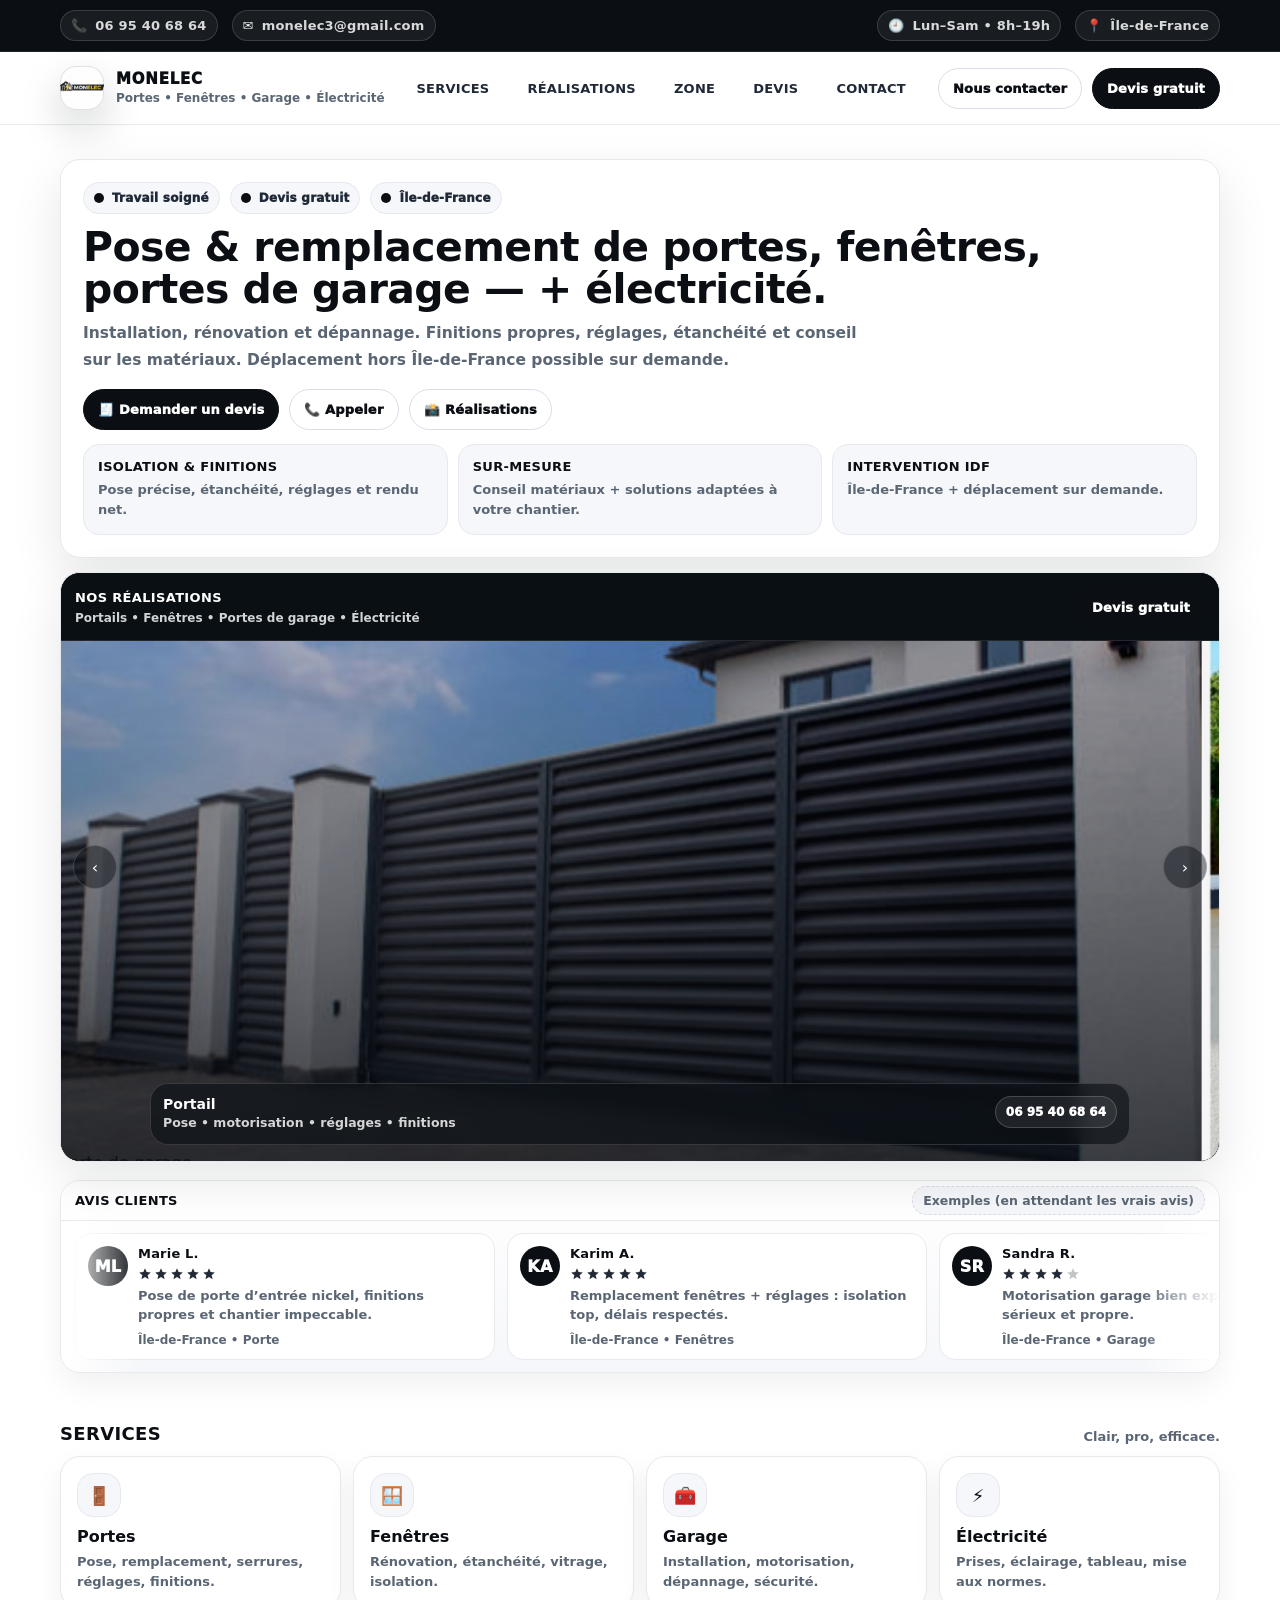
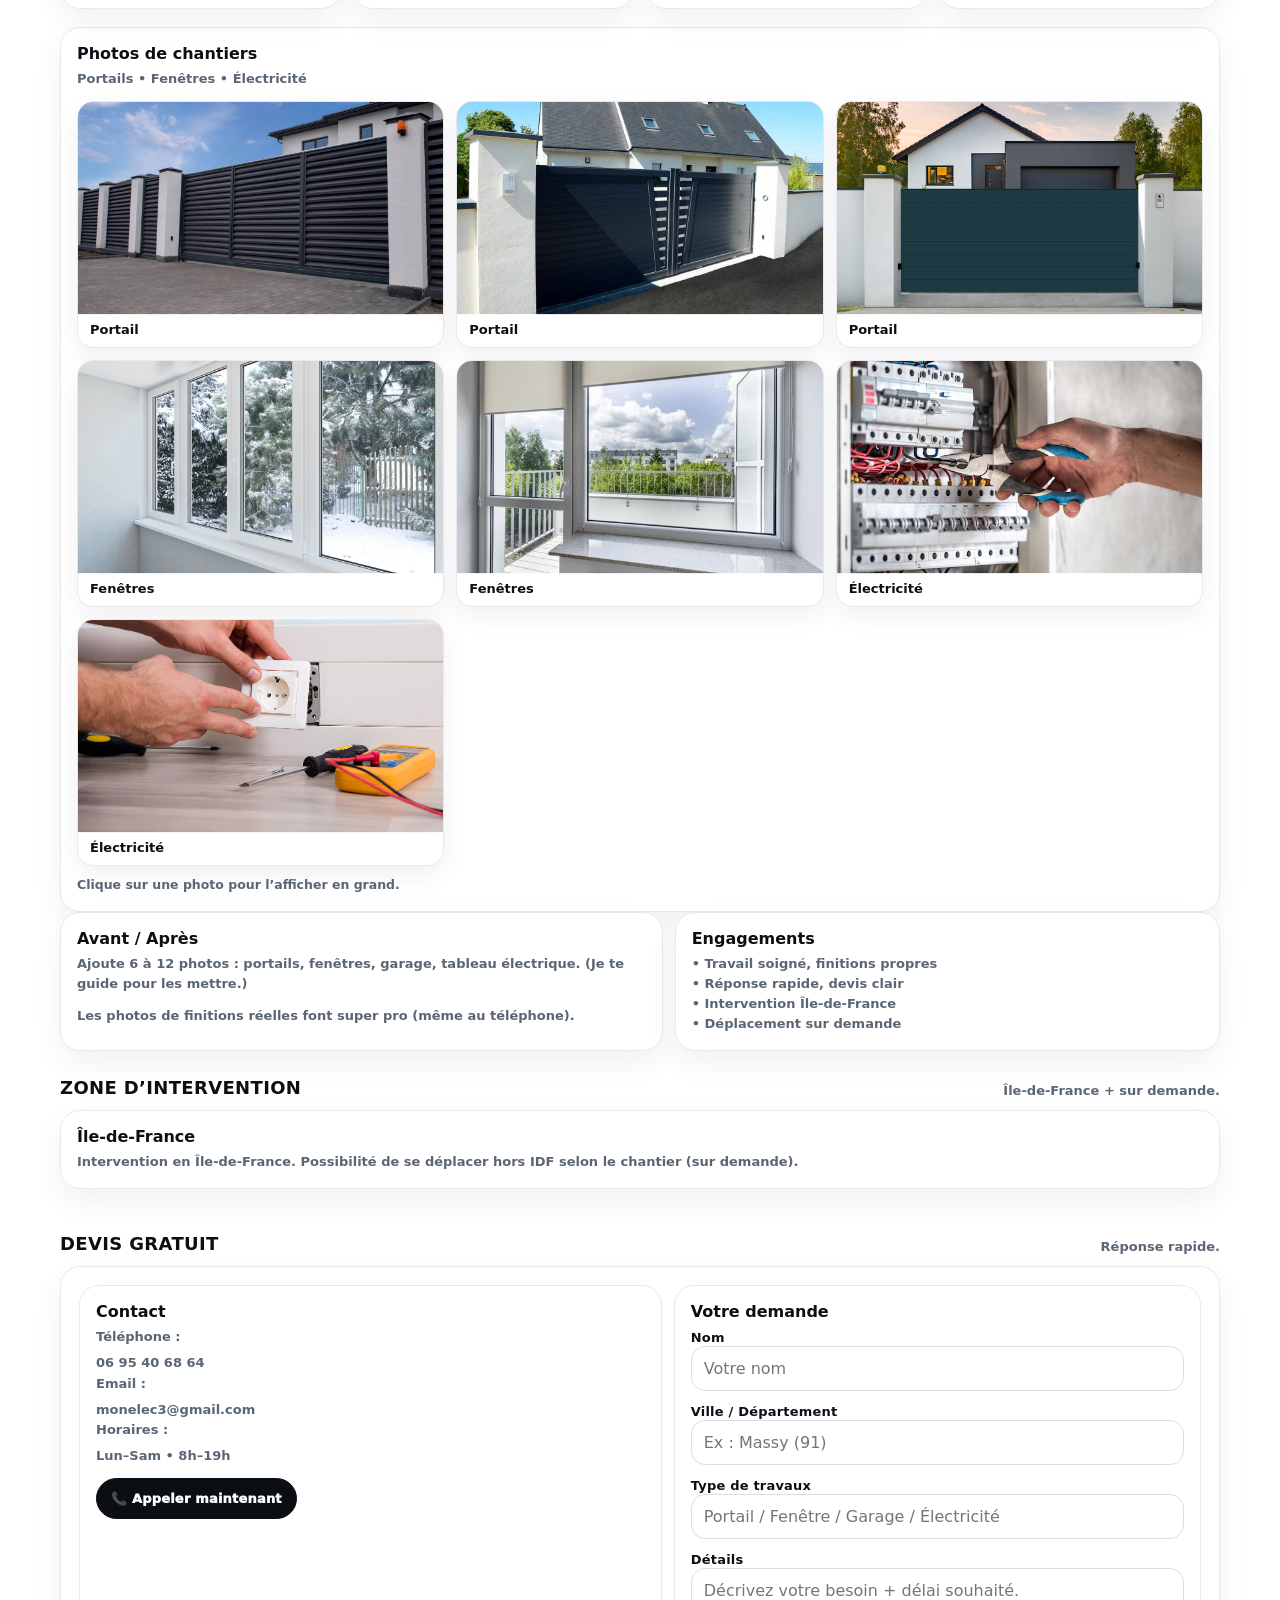
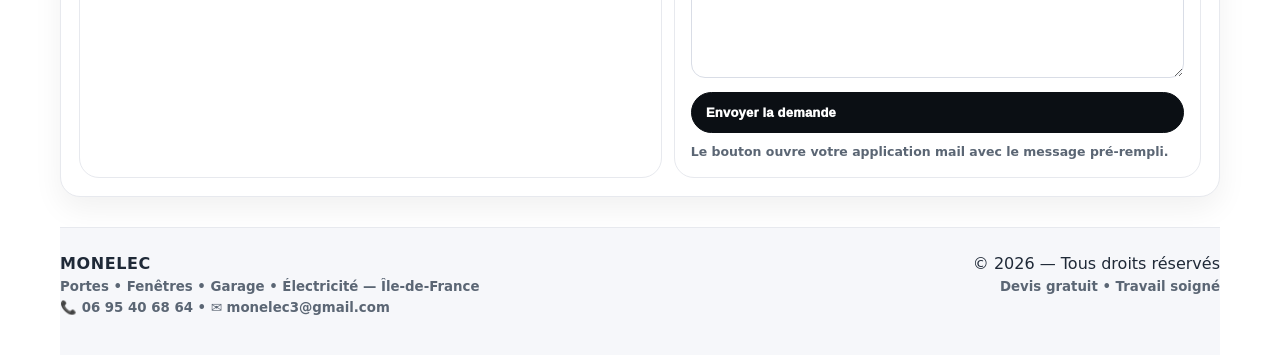
==== commit b6066ff7: "Update index.html" ====
--- a/index.html
+++ b/index.html
@@ -686,7 +686,92 @@
       .grid4{ grid-template-columns: 1fr; }
       .viewport{ height: 360px; }
     }
-
+.gallery{
+  display:grid;
+  grid-template-columns: repeat(3, 1fr);
+  gap: 12px;
+  margin-top: 12px;
+}
+.gItem{
+  border: 1px solid var(--line);
+  border-radius: 16px;
+  overflow:hidden;
+  background: #fff;
+  box-shadow: 0 10px 24px rgba(10,15,20,.06);
+  cursor: pointer;
+  transition: transform .18s ease, box-shadow .18s ease;
+}
+.gItem:hover{
+  transform: translateY(-2px);
+  box-shadow: 0 16px 34px rgba(10,15,20,.10);
+}
+.gItem img{
+  width:100%;
+  height: 210px;
+  object-fit: cover;
+  display:block;
+  transform: scale(1.02);
+  transition: transform .6s cubic-bezier(.2,.8,.2,1);
+}
+.gItem:hover img{
+  transform: scale(1.08);
+}
+.gCap{
+  padding: 10px 12px;
+  font-weight: 900;
+  font-size: 13px;
+}
+@media (max-width: 980px){
+  .gallery{ grid-template-columns: repeat(2, 1fr); }
+  .gItem img{ height: 190px; }
+}
+@media (max-width: 520px){
+  .gallery{ grid-template-columns: 1fr; }
+  .gItem img{ height: 210px; }
+}
+
+/* Lightbox */
+.lightbox{
+  position:fixed;
+  inset:0;
+  background: rgba(11,15,20,.75);
+  display:none;
+  align-items:center;
+  justify-content:center;
+  padding: 18px;
+  z-index: 999;
+}
+.lightbox.open{ display:flex; }
+.lbCard{
+  width: min(1100px, 96vw);
+  max-height: 88vh;
+  border-radius: 18px;
+  overflow:hidden;
+  background: #0b0f14;
+  border: 1px solid rgba(255,255,255,.14);
+  box-shadow: 0 22px 70px rgba(0,0,0,.35);
+  position:relative;
+}
+.lbImg{
+  width:100%;
+  height: 88vh;
+  max-height: 88vh;
+  object-fit: contain;
+  display:block;
+  background:#0b0f14;
+}
+.lbClose{
+  position:absolute;
+  top: 10px; right: 10px;
+  width: 40px; height: 40px;
+  border-radius: 999px;
+  border: 1px solid rgba(255,255,255,.18);
+  background: rgba(0,0,0,.35);
+  color:#fff;
+  cursor:pointer;
+  font-weight: 1000;
+}
+.lbClose:hover{ background: rgba(0,0,0,.55); }
     @media (prefers-reduced-motion: reduce){
       .track, .slide img, .cap, .btn, .proof, .review-pill, .logo:after, .slide.active .shine{
         transition: none !important;
@@ -784,31 +869,97 @@
 
         <div class="viewport">
           <div class="track" id="track">
-            <div class="slide active">
-              <img alt="Portail" src="https://source.unsplash.com/SYMl7pZWOrU/1800x1200" />
-              <div class="overlay"></div>
-              <div class="shine"></div>
-              <div class="cap">
-                <div>
-                  <b>Portail</b>
-                  <span>Pose • motorisation • réglages • finitions</span>
-                </div>
-                <div class="badge">06 95 40 68 64</div>
-              </div>
-            </div>
-
-            <div class="slide">
-              <img alt="Fenêtres" src="https://source.unsplash.com/XWy2PQF5B10/1800x1200" />
-              <div class="overlay"></div>
-              <div class="shine"></div>
-              <div class="cap">
-                <div>
-                  <b>Fenêtres</b>
-                  <span>Isolation • étanchéité • réglages</span>
-                </div>
-                <div class="badge">Île-de-France</div>
-              </div>
-            </div>
+  <div class="slide active">
+    <img alt="Portail" src="portail-1.jpg" />
+    <div class="overlay"></div>
+    <div class="shine"></div>
+    <div class="cap">
+      <div>
+        <b>Portail</b>
+        <span>Pose • motorisation • réglages • finitions</span>
+      </div>
+      <div class="badge">06 95 40 68 64</div>
+    </div>
+  </div>
+
+  <div class="slide">
+    <img alt="Portail" src="portail-2.jpg" />
+    <div class="overlay"></div>
+    <div class="shine"></div>
+    <div class="cap">
+      <div>
+        <b>Portail</b>
+        <span>Installation • dépannage • travail soigné</span>
+      </div>
+      <div class="badge">Devis gratuit</div>
+    </div>
+  </div>
+
+  <div class="slide">
+    <img alt="Portail" src="portail-3.jpg" />
+    <div class="overlay"></div>
+    <div class="shine"></div>
+    <div class="cap">
+      <div>
+        <b>Portail</b>
+        <span>Finitions • réglages • sécurité</span>
+      </div>
+      <div class="badge">Île-de-France</div>
+    </div>
+  </div>
+
+  <div class="slide">
+    <img alt="Fenêtre" src="fenetre-1.jpg" />
+    <div class="overlay"></div>
+    <div class="shine"></div>
+    <div class="cap">
+      <div>
+        <b>Fenêtres</b>
+        <span>Isolation • étanchéité • rénovation</span>
+      </div>
+      <div class="badge">06 95 40 68 64</div>
+    </div>
+  </div>
+
+  <div class="slide">
+    <img alt="Fenêtre" src="fenetre-2.jpg" />
+    <div class="overlay"></div>
+    <div class="shine"></div>
+    <div class="cap">
+      <div>
+        <b>Fenêtres</b>
+        <span>Remplacement • réglages • finitions</span>
+      </div>
+      <div class="badge">Devis gratuit</div>
+    </div>
+  </div>
+
+  <div class="slide">
+    <img alt="Électricité" src="elec-1.jpg" />
+    <div class="overlay"></div>
+    <div class="shine"></div>
+    <div class="cap">
+      <div>
+        <b>Électricité</b>
+        <span>Tableau • prises • éclairage • normes</span>
+      </div>
+      <div class="badge">monelec3@gmail.com</div>
+    </div>
+  </div>
+
+  <div class="slide">
+    <img alt="Électricité" src="elec-2.jpg" />
+    <div class="overlay"></div>
+    <div class="shine"></div>
+    <div class="cap">
+      <div>
+        <b>Électricité</b>
+        <span>Dépannage • mise aux normes • sécurité</span>
+      </div>
+      <div class="badge">Île-de-France</div>
+    </div>
+  </div>
+</div>
 
             <div class="slide">
               <img alt="Porte de garage" src="https://source.unsplash.com/V_DY7xsuIu4/1800x1200" />
@@ -981,11 +1132,22 @@
       </div>
     </section>
 
-    <section class="section" id="realisations">
-      <div class="sectionTitle">
-        <h2>Réalisations</h2>
-        <p>On mettra vos photos de chantier.</p>
-      </div>
+    <div class="card">
+  <b>Photos de chantiers</b>
+  <span>Portails • Fenêtres • Électricité</span>
+
+  <div class="gallery" id="gallery">
+    <div class="gItem" data-full="portail-1.jpg"><img src="portail-1.jpg" alt="Portail 1"><div class="gCap">Portail</div></div>
+    <div class="gItem" data-full="portail-2.jpg"><img src="portail-2.jpg" alt="Portail 2"><div class="gCap">Portail</div></div>
+    <div class="gItem" data-full="portail-3.jpg"><img src="portail-3.jpg" alt="Portail 3"><div class="gCap">Portail</div></div>
+    <div class="gItem" data-full="fenetre-1.jpg"><img src="fenetre-1.jpg" alt="Fenêtre 1"><div class="gCap">Fenêtres</div></div>
+    <div class="gItem" data-full="fenetre-2.jpg"><img src="fenetre-2.jpg" alt="Fenêtre 2"><div class="gCap">Fenêtres</div></div>
+    <div class="gItem" data-full="elec-1.jpg"><img src="elec-1.jpg" alt="Électricité 1"><div class="gCap">Électricité</div></div>
+    <div class="gItem" data-full="elec-2.jpg"><img src="elec-2.jpg" alt="Électricité 2"><div class="gCap">Électricité</div></div>
+  </div>
+
+  <div class="hint" style="margin-top:10px;">Clique sur une photo pour l’afficher en grand.</div>
+</div>
 
       <div class="two">
         <div class="card">
@@ -1096,7 +1258,31 @@
         dots.appendChild(b);
       });
     }
-
+// Galerie -> Lightbox
+const lightbox = document.getElementById("lightbox");
+const lbImg = document.getElementById("lbImg");
+const lbClose = document.getElementById("lbClose");
+
+document.querySelectorAll(".gItem").forEach(item => {
+  item.addEventListener("click", () => {
+    const src = item.getAttribute("data-full");
+    lbImg.src = src;
+    lightbox.classList.add("open");
+  });
+});
+
+function closeLb(){
+  lightbox.classList.remove("open");
+  lbImg.src = "";
+}
+
+lbClose.addEventListener("click", closeLb);
+lightbox.addEventListener("click", (e) => {
+  if(e.target === lightbox) closeLb();
+});
+document.addEventListener("keydown", (e) => {
+  if(e.key === "Escape") closeLb();
+});
     function setActive(){
       slides.forEach((s, idx) => s.classList.toggle("active", idx === i));
       const all = dots.querySelectorAll(".dotBtn");
@@ -1158,5 +1344,11 @@
       window.location.href = "mailto:" + to + "?subject=" + subject + "&body=" + body;
     });
   </script>
+  <div class="lightbox" id="lightbox" aria-label="Aperçu photo">
+  <div class="lbCard">
+    <button class="lbClose" id="lbClose" aria-label="Fermer">✕</button>
+    <img class="lbImg" id="lbImg" alt="Aperçu" src="" />
+  </div>
+</div>
 </body>
 </html>
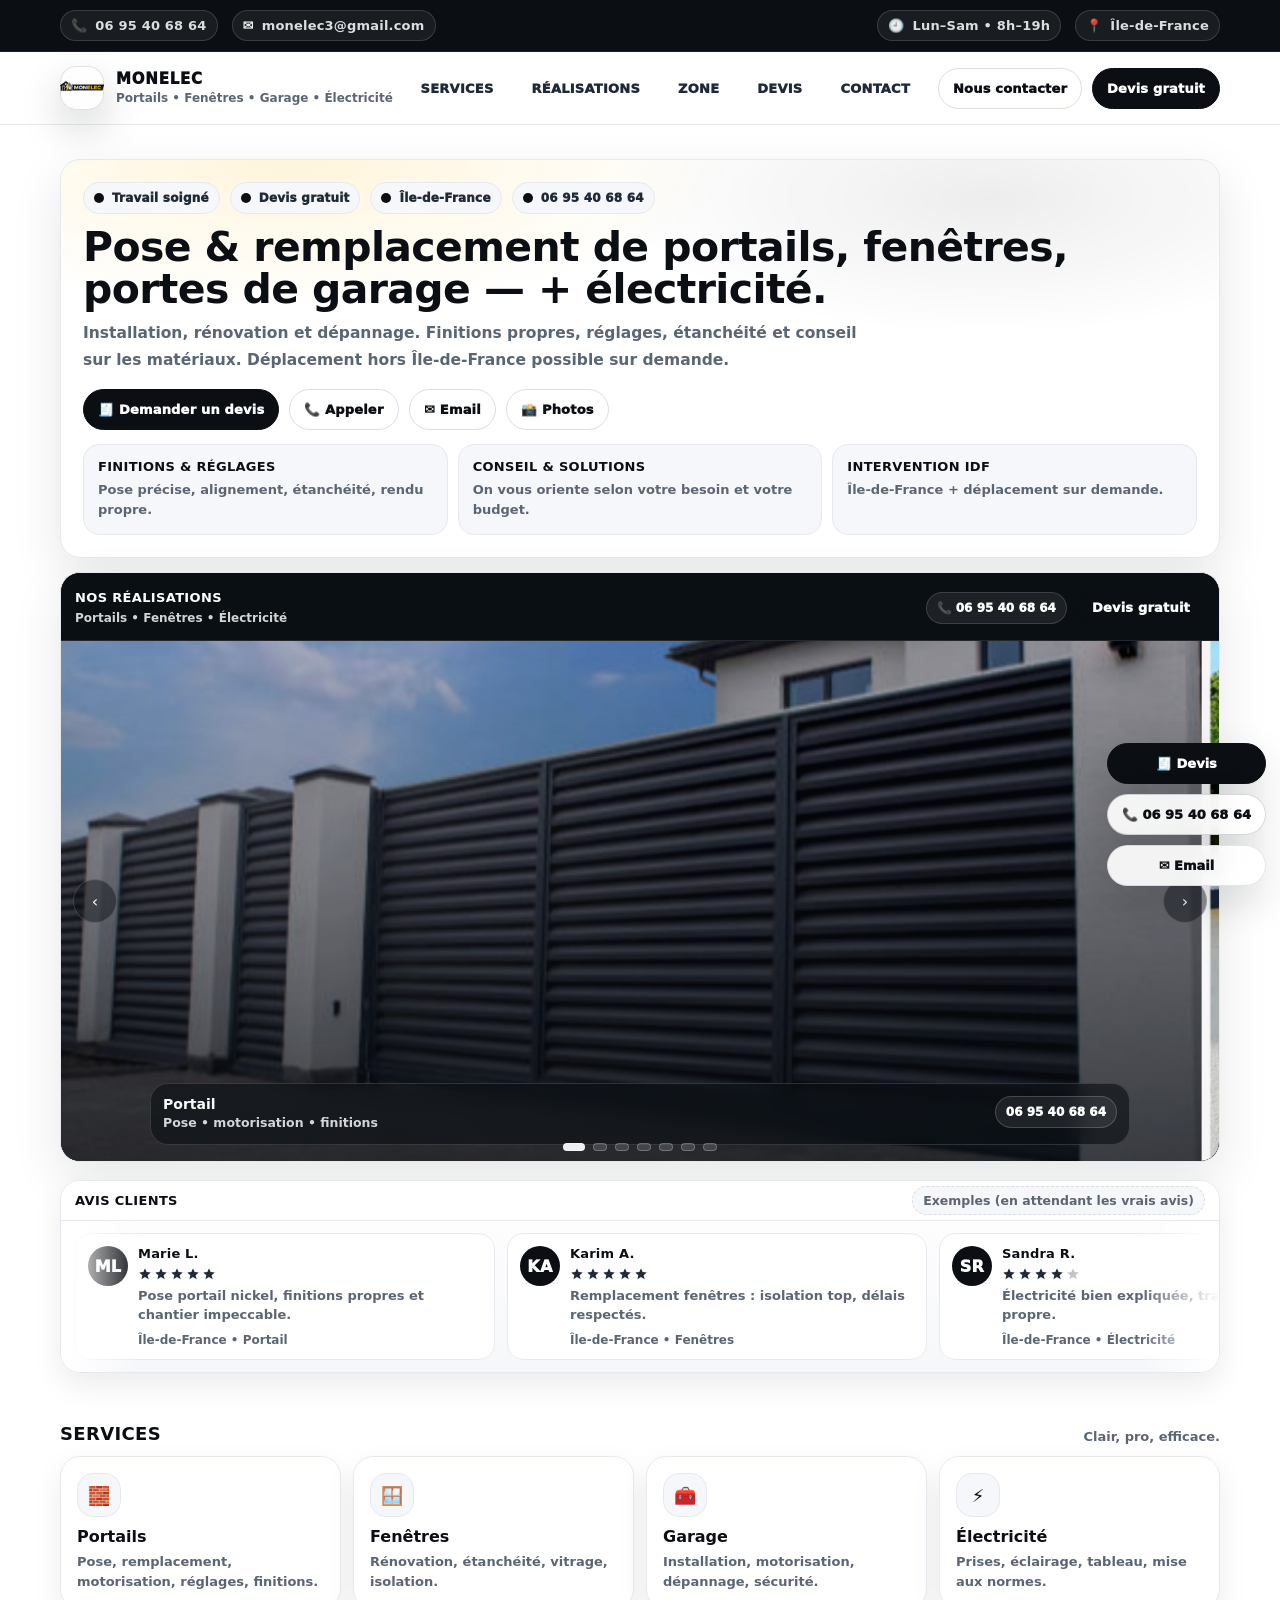
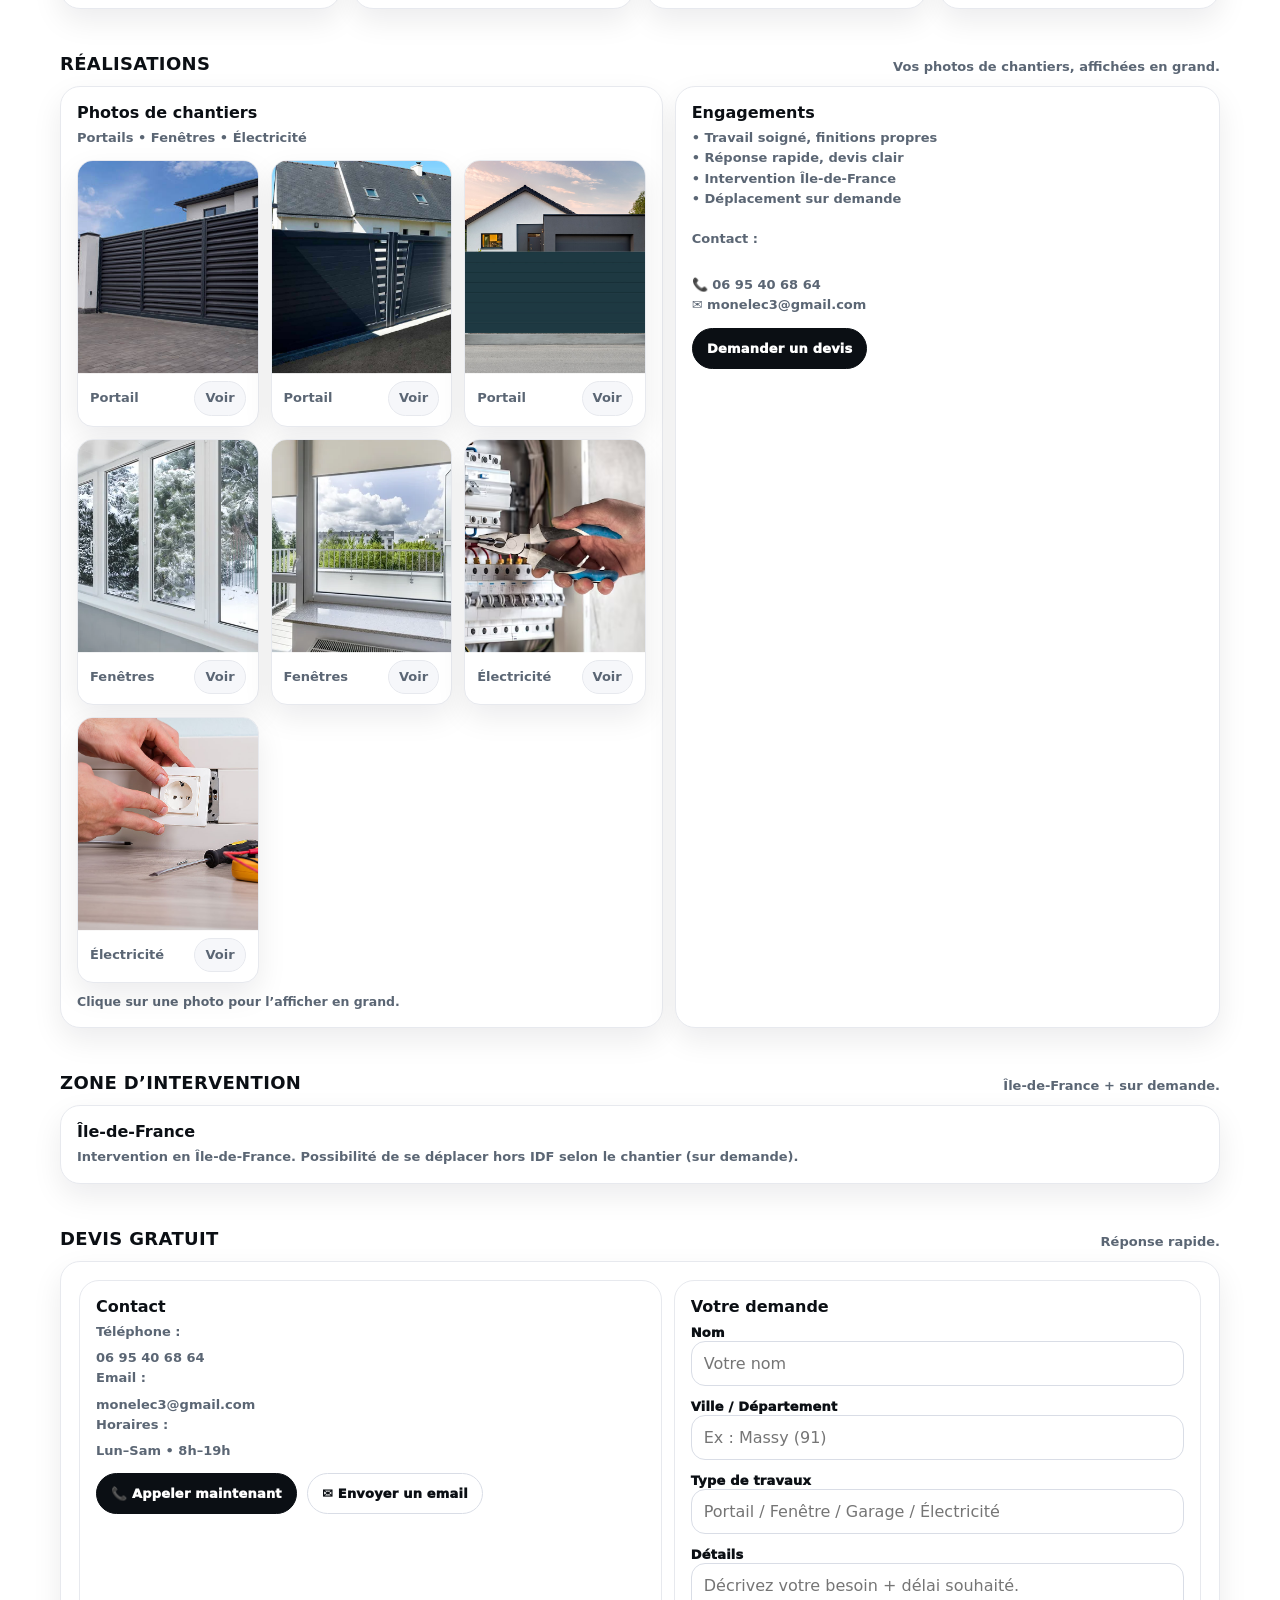
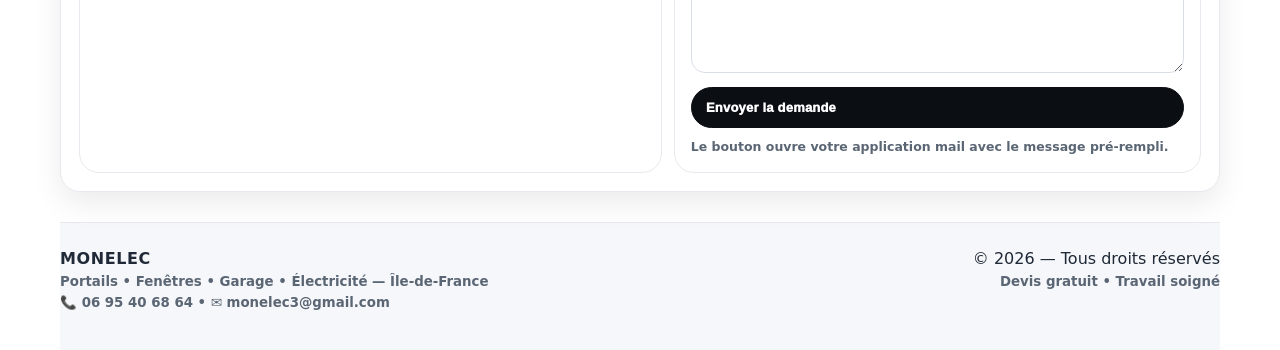
==== commit 7954317f: "Update index.html" ====
--- a/index.html
+++ b/index.html
@@ -3,8 +3,8 @@
 <head>
   <meta charset="utf-8" />
   <meta name="viewport" content="width=device-width,initial-scale=1" />
-  <title>MONELEC — Portes, Fenêtres, Garage & Électricité | Île-de-France</title>
-  <meta name="description" content="Pose et remplacement de portes, fenêtres, portes de garage + électricité. Île-de-France. Devis gratuit, travail soigné." />
+  <title>MONELEC — Portails, Fenêtres, Garage & Électricité | Île-de-France</title>
+  <meta name="description" content="Pose et remplacement de portails, fenêtres, portes de garage + électricité. Île-de-France. Devis gratuit, travail soigné." />
   <meta name="theme-color" content="#0b0f14" />
 
   <style>
@@ -18,11 +18,12 @@
       --soft2:#f0f2f7;
       --black:#0b0f14;
       --shadow: 0 18px 50px rgba(10,15,20,.10);
+      --shadow2: 0 12px 30px rgba(10,15,20,.08);
       --r: 20px;
       --r2: 14px;
       --cta:#0b0f14;
       --ctaTxt:#ffffff;
-      --warn:#fbbf24;
+      --accent:#fbbf24;
     }
 
     *{ box-sizing:border-box; }
@@ -39,7 +40,7 @@
     .topbar{
       background: var(--black);
       color: rgba(255,255,255,.92);
-      font-weight: 700;
+      font-weight: 800;
       font-size: 13px;
       letter-spacing:.2px;
       border-bottom: 1px solid rgba(255,255,255,.08);
@@ -62,8 +63,8 @@
       border: 1px solid rgba(255,255,255,.14);
       background: rgba(255,255,255,.06);
     }
-    .chip b{ font-weight: 900; }
-    .chip span{ opacity:.9; }
+    .chip b{ font-weight: 1000; }
+    .chip span{ opacity:.92; }
 
     header{
       position:sticky;
@@ -105,20 +106,17 @@
       position:absolute; inset:-40%;
       background: linear-gradient(120deg, transparent, rgba(255,255,255,.28), transparent);
       transform: rotate(18deg);
-      opacity:.35;
-      animation: logoShine 5.5s ease-in-out infinite;
+      opacity:.0;
+      animation: logoShine 6.2s ease-in-out infinite;
     }
     @keyframes logoShine{
-      0%{ transform: translateX(-30%) rotate(18deg); opacity:.0; }
-      20%{ opacity:.35; }
-      50%{ transform: translateX(30%) rotate(18deg); opacity:.18; }
+      0%{ transform: translateX(-30%) rotate(18deg); opacity:0; }
+      15%{ opacity:.35; }
+      45%{ transform: translateX(25%) rotate(18deg); opacity:.18; }
       100%{ transform: translateX(70%) rotate(18deg); opacity:0; }
     }
 
-    .brand .name{
-      display:flex; flex-direction:column;
-      line-height:1.05;
-    }
+    .brand .name{ display:flex; flex-direction:column; line-height:1.05; }
     .brand .name strong{
       letter-spacing:.8px;
       text-transform:uppercase;
@@ -127,7 +125,7 @@
     }
     .brand .name small{
       color: var(--muted);
-      font-weight: 800;
+      font-weight: 850;
       font-size: 12px;
       margin-top:4px;
     }
@@ -136,19 +134,14 @@
       display:flex;
       gap: 18px;
       align-items:center;
-      font-weight: 900;
+      font-weight: 950;
       font-size: 13px;
       letter-spacing:.25px;
       text-transform: uppercase;
       color: #1f2937;
     }
-    nav.menu a{
-      padding: 10px 10px;
-      border-radius: 12px;
-    }
-    nav.menu a:hover{
-      background: var(--soft);
-    }
+    nav.menu a{ padding: 10px 10px; border-radius: 12px; }
+    nav.menu a:hover{ background: var(--soft); }
 
     .btn{
       display:inline-flex;
@@ -164,6 +157,7 @@
       cursor:pointer;
       transition: transform .18s ease, background .18s ease, filter .18s ease, box-shadow .18s ease;
       will-change: transform;
+      user-select:none;
     }
     .btn:hover{ background: var(--soft); transform: translateY(-1px); box-shadow: 0 10px 24px rgba(10,15,20,.08); }
     .btn:active{ transform: translateY(0px) scale(.99); }
@@ -173,31 +167,31 @@
       border-color: var(--cta);
     }
     .btn.primary:hover{ filter: brightness(.95); }
-    .btn.ghost{
-      border-color: var(--line2);
-      background: #fff;
-    }
-
-    .hero{
-      padding: 34px 0 14px;
-    }
+    .btn.ghost{ border-color: var(--line2); background:#fff; }
+
+    .hero{ padding: 34px 0 14px; }
     .heroText{
       border: 1px solid var(--line);
       background: #fff;
       border-radius: var(--r);
       box-shadow: var(--shadow);
       padding: 22px;
-    }
-    .kickers{
-      display:flex;
-      gap:10px;
-      flex-wrap:wrap;
-      margin-bottom: 12px;
-    }
+      position:relative;
+      overflow:hidden;
+    }
+    .heroText:before{
+      content:"";
+      position:absolute; inset:-2px;
+      background: radial-gradient(800px 280px at 20% 0%, rgba(251,191,36,.18), transparent 55%),
+                  radial-gradient(700px 260px at 80% 10%, rgba(11,15,20,.08), transparent 55%);
+      pointer-events:none;
+      opacity:.9;
+    }
+    .heroText > *{ position:relative; }
+
+    .kickers{ display:flex; gap:10px; flex-wrap:wrap; margin-bottom: 12px; }
     .k{
-      display:inline-flex;
-      align-items:center;
-      gap:8px;
+      display:inline-flex; align-items:center; gap:8px;
       padding: 8px 10px;
       border-radius: 999px;
       border: 1px solid var(--line);
@@ -207,11 +201,7 @@
       font-size: 12px;
       letter-spacing:.2px;
     }
-    .dot{
-      width:10px; height:10px;
-      border-radius:999px;
-      background: var(--black);
-    }
+    .dot{ width:10px; height:10px; border-radius:999px; background: var(--black); }
     h1{
       margin: 10px 0 10px;
       font-size: clamp(28px, 3.2vw, 44px);
@@ -224,14 +214,9 @@
       font-size: 15.5px;
       line-height:1.7;
       max-width: 72ch;
-      font-weight: 650;
-    }
-    .actions{
-      display:flex;
-      gap:10px;
-      flex-wrap:wrap;
-      margin-top: 16px;
-    }
+      font-weight: 680;
+    }
+    .actions{ display:flex; gap:10px; flex-wrap:wrap; margin-top: 16px; }
 
     .proofs{
       display:grid;
@@ -281,18 +266,28 @@
       border-bottom: 1px solid rgba(255,255,255,.10);
       color:#fff;
     }
-    .carTop b{
-      letter-spacing:.35px;
-      text-transform: uppercase;
-      font-size: 13px;
-    }
+    .carTop b{ letter-spacing:.35px; text-transform: uppercase; font-size: 13px; }
     .carTop span{
       display:block;
       margin-top:4px;
       opacity:.82;
-      font-weight: 750;
+      font-weight: 780;
       font-size: 12px;
       line-height:1.35;
+    }
+    .carTopRight{ display:flex; gap:10px; align-items:center; flex-wrap:wrap; }
+    .miniTag{
+      display:inline-flex;
+      align-items:center;
+      gap:8px;
+      padding: 8px 10px;
+      border-radius: 999px;
+      border: 1px solid rgba(255,255,255,.14);
+      background: rgba(255,255,255,.08);
+      color:#fff;
+      font-weight: 950;
+      font-size: 12px;
+      white-space:nowrap;
     }
 
     .viewport{
@@ -325,13 +320,22 @@
       transition: transform 1.2s cubic-bezier(.2,.8,.2,1), filter .8s ease, opacity .8s ease;
       will-change: transform;
     }
-    .slide.active img{
-      transform: scale(1.10);
-      filter: contrast(1.05) saturate(1.05);
-    }
-    .overlay{
-      position:absolute; inset:0;
-      background: linear-gradient(180deg, rgba(11,15,20,.18), rgba(11,15,20,.72));
+    .slide.active img{ transform: scale(1.10); filter: contrast(1.06) saturate(1.06); }
+    .overlay{ position:absolute; inset:0; background: linear-gradient(180deg, rgba(11,15,20,.18), rgba(11,15,20,.72)); }
+
+    .shine{
+      position:absolute;
+      inset: -30%;
+      background: radial-gradient(closest-side, rgba(255,255,255,.12), transparent 60%);
+      transform: translateX(-25%) translateY(-10%);
+      opacity:.0;
+      pointer-events:none;
+    }
+    .slide.active .shine{ opacity:.7; animation: floatShine 6s ease-in-out infinite; }
+    @keyframes floatShine{
+      0%{ transform: translateX(-22%) translateY(-12%) scale(1); }
+      50%{ transform: translateX(18%) translateY(10%) scale(1.08); }
+      100%{ transform: translateX(-22%) translateY(-12%) scale(1); }
     }
 
     .cap{
@@ -354,13 +358,9 @@
       transition: opacity .55s ease, transform .55s cubic-bezier(.2,.85,.2,1);
       will-change: opacity, transform;
     }
-    .slide.active .cap{
-      opacity: 1;
-      transform: translateX(-50%) translateY(0px);
-    }
+    .slide.active .cap{ opacity: 1; transform: translateX(-50%) translateY(0px); }
     .cap b{ display:block; margin-bottom:3px; font-size: 14px; }
-    .cap span{ display:block; opacity:.82; font-weight: 700; font-size: 12.5px; line-height:1.35; }
-
+    .cap span{ display:block; opacity:.82; font-weight: 740; font-size: 12.5px; line-height:1.35; }
     .badge{
       border: 1px solid rgba(255,255,255,.18);
       background: rgba(255,255,255,.08);
@@ -386,6 +386,7 @@
       color:#fff;
       transition: transform .18s ease, background .18s ease, box-shadow .18s ease;
       will-change: transform;
+      z-index: 5;
     }
     .arrow:hover{
       background: rgba(11,15,20,.72);
@@ -402,7 +403,7 @@
       display:flex;
       justify-content:center;
       gap: 8px;
-      pointer-events:auto;
+      z-index: 5;
     }
     .dotBtn{
       width: 8px; height: 8px;
@@ -419,31 +420,13 @@
       opacity: 1;
     }
 
-    .shine{
-      position:absolute;
-      inset: -30%;
-      background: radial-gradient(closest-side, rgba(255,255,255,.12), transparent 60%);
-      transform: translateX(-25%) translateY(-10%);
-      opacity:.0;
-      pointer-events:none;
-    }
-    .slide.active .shine{
-      opacity:.7;
-      animation: floatShine 6s ease-in-out infinite;
-    }
-    @keyframes floatShine{
-      0%{ transform: translateX(-22%) translateY(-12%) scale(1); }
-      50%{ transform: translateX(18%) translateY(10%) scale(1.08); }
-      100%{ transform: translateX(-22%) translateY(-12%) scale(1); }
-    }
-
     .reviews-band{
       margin: 18px 0 10px;
       border: 1px solid var(--line);
       border-radius: var(--r);
       overflow: hidden;
       background: linear-gradient(180deg, #fff, var(--soft));
-      box-shadow: 0 12px 30px rgba(10,15,20,.06);
+      box-shadow: var(--shadow2);
     }
     .reviews-head{
       display:flex;
@@ -454,16 +437,8 @@
       border-bottom: 1px solid var(--line);
       background: #fff;
     }
-    .reviews-head b{
-      font-size: 13px;
-      text-transform: uppercase;
-      letter-spacing: .35px;
-    }
-    .reviews-head span{
-      color: var(--muted);
-      font-weight: 800;
-      font-size: 12.5px;
-    }
+    .reviews-head b{ font-size: 13px; text-transform: uppercase; letter-spacing: .35px; }
+    .reviews-head span{ color: var(--muted); font-weight: 850; font-size: 12.5px; }
     .badge-note{
       border: 1px dashed var(--line2);
       background: var(--soft);
@@ -473,11 +448,7 @@
       font-size: 12px;
       color: #111827;
     }
-
-    .marquee{
-      position:relative;
-      overflow:hidden;
-    }
+    .marquee{ position:relative; overflow:hidden; }
     .marquee::before,
     .marquee::after{
       content:"";
@@ -486,14 +457,8 @@
       pointer-events:none;
       z-index: 2;
     }
-    .marquee::before{
-      left:0;
-      background: linear-gradient(90deg, #ffffff 0%, rgba(255,255,255,0) 100%);
-    }
-    .marquee::after{
-      right:0;
-      background: linear-gradient(270deg, #ffffff 0%, rgba(255,255,255,0) 100%);
-    }
+    .marquee::before{ left:0; background: linear-gradient(90deg, #ffffff 0%, rgba(255,255,255,0) 100%); }
+    .marquee::after{ right:0; background: linear-gradient(270deg, #ffffff 0%, rgba(255,255,255,0) 100%); }
     .marquee-track{
       display:flex;
       gap: 12px;
@@ -502,14 +467,11 @@
       animation: reviewsScroll 26s linear infinite;
       will-change: transform;
     }
-    .reviews-band:hover .marquee-track{
-      animation-play-state: paused;
-    }
+    .reviews-band:hover .marquee-track{ animation-play-state: paused; }
     @keyframes reviewsScroll{
       from{ transform: translateX(0); }
       to{ transform: translateX(-50%); }
     }
-
     .review-pill{
       flex: 0 0 auto;
       min-width: 320px;
@@ -524,7 +486,6 @@
       transition: transform .18s ease, box-shadow .18s ease;
     }
     .review-pill:hover{ transform: translateY(-2px); box-shadow: 0 14px 28px rgba(10,15,20,.08); }
-
     .review-avatar{
       width: 40px; height: 40px;
       border-radius: 999px;
@@ -536,12 +497,7 @@
       letter-spacing: .3px;
       flex: 0 0 auto;
     }
-
-    .review-body b{
-      display:block;
-      font-size: 13px;
-      letter-spacing:.2px;
-    }
+    .review-body b{ display:block; font-size: 13px; letter-spacing:.2px; }
     .review-body p{
       margin: 6px 0 8px;
       color: var(--muted);
@@ -549,13 +505,7 @@
       font-size: 13px;
       line-height: 1.45;
     }
-
-    .stars{
-      display:flex;
-      gap: 2px;
-      align-items:center;
-      margin-top: 6px;
-    }
+    .stars{ display:flex; gap: 2px; align-items:center; margin-top: 6px; }
     .star{
       width: 14px; height: 14px;
       display:inline-block;
@@ -566,19 +516,9 @@
       opacity: .92;
     }
     .star.dim{ opacity: .25; }
-
-    .review-meta{
-      display:flex;
-      gap: 8px;
-      align-items:center;
-      color: var(--muted);
-      font-weight: 800;
-      font-size: 12px;
-    }
-
-    .section{
-      padding: 18px 0;
-    }
+    .review-meta{ display:flex; gap: 8px; align-items:center; color: var(--muted); font-weight: 850; font-size: 12px; }
+
+    .section{ padding: 18px 0; }
     .sectionTitle{
       display:flex;
       justify-content:space-between;
@@ -592,24 +532,15 @@
       text-transform: uppercase;
       letter-spacing:.35px;
     }
-    .sectionTitle p{
-      margin:0;
-      color: var(--muted);
-      font-weight: 750;
-      font-size: 13px;
-    }
-
-    .grid4{
-      display:grid;
-      grid-template-columns: repeat(4, 1fr);
-      gap: 12px;
-    }
+    .sectionTitle p{ margin:0; color: var(--muted); font-weight: 780; font-size: 13px; }
+
+    .grid4{ display:grid; grid-template-columns: repeat(4, 1fr); gap: 12px; }
     .card{
       border: 1px solid var(--line);
       background: #fff;
       border-radius: var(--r);
       padding: 16px;
-      box-shadow: 0 12px 30px rgba(10,15,20,.06);
+      box-shadow: var(--shadow2);
     }
     .icon{
       width: 44px; height: 44px;
@@ -624,19 +555,10 @@
     .card b{ display:block; margin-bottom:6px; }
     .card span{ display:block; color: var(--muted); font-size: 13px; line-height:1.55; font-weight:650; }
 
-    .two{
-      display:grid;
-      grid-template-columns: 1.05fr .95fr;
-      gap: 12px;
-      align-items:stretch;
-    }
+    .two{ display:grid; grid-template-columns: 1.05fr .95fr; gap: 12px; align-items:stretch; }
 
     form{ display:grid; gap: 10px; }
-    label{
-      font-weight: 900;
-      font-size: 13px;
-      letter-spacing:.2px;
-    }
+    label{ font-weight: 950; font-size: 13px; letter-spacing:.2px; }
     input, textarea{
       width:100%;
       padding: 12px 12px;
@@ -651,12 +573,7 @@
       box-shadow: 0 0 0 4px rgba(11,15,20,.08);
     }
     textarea{ min-height: 110px; resize: vertical; }
-    .hint{
-      color: var(--muted);
-      font-size: 12.5px;
-      line-height:1.45;
-      font-weight: 650;
-    }
+    .hint{ color: var(--muted); font-size: 12.5px; line-height:1.45; font-weight: 650; }
 
     footer{
       border-top: 1px solid var(--line);
@@ -672,7 +589,157 @@
       align-items:flex-start;
       color: #1f2937;
     }
-    .foot small{ color: var(--muted); font-weight: 750; display:block; margin-top:6px; }
+    .foot small{ color: var(--muted); font-weight: 780; display:block; margin-top:6px; }
+
+    .gallery{
+      display:grid;
+      grid-template-columns: repeat(3, 1fr);
+      gap: 12px;
+      margin-top: 12px;
+    }
+    .gItem{
+      border: 1px solid var(--line);
+      border-radius: 16px;
+      overflow:hidden;
+      background: #fff;
+      box-shadow: var(--shadow2);
+      cursor: pointer;
+      transition: transform .18s ease, box-shadow .18s ease;
+      position:relative;
+    }
+    .gItem:after{
+      content:"";
+      position:absolute; inset:0;
+      background: linear-gradient(180deg, transparent 55%, rgba(11,15,20,.35));
+      opacity:.0;
+      transition: opacity .18s ease;
+      pointer-events:none;
+    }
+    .gItem:hover:after{ opacity:1; }
+    .gItem:hover{
+      transform: translateY(-2px);
+      box-shadow: 0 16px 34px rgba(10,15,20,.12);
+    }
+    .gItem img{
+      width:100%;
+      height: 210px;
+      object-fit: cover;
+      display:block;
+      transform: scale(1.02);
+      transition: transform .6s cubic-bezier(.2,.8,.2,1);
+    }
+    .gItem:hover img{ transform: scale(1.08); }
+    .gCap{
+      padding: 10px 12px;
+      font-weight: 950;
+      font-size: 13px;
+      display:flex;
+      justify-content:space-between;
+      align-items:center;
+      gap:10px;
+    }
+    .pill{
+      display:inline-flex;
+      align-items:center;
+      gap:8px;
+      padding: 6px 10px;
+      border-radius: 999px;
+      border: 1px solid var(--line);
+      background: var(--soft);
+      color:#111827;
+      font-weight: 950;
+      font-size: 12px;
+      white-space:nowrap;
+    }
+
+    .lightbox{
+      position:fixed;
+      inset:0;
+      background: rgba(11,15,20,.78);
+      display:none;
+      align-items:center;
+      justify-content:center;
+      padding: 18px;
+      z-index: 999;
+    }
+    .lightbox.open{ display:flex; }
+    .lbCard{
+      width: min(1100px, 96vw);
+      max-height: 88vh;
+      border-radius: 18px;
+      overflow:hidden;
+      background: #0b0f14;
+      border: 1px solid rgba(255,255,255,.14);
+      box-shadow: 0 22px 70px rgba(0,0,0,.35);
+      position:relative;
+      transform: translateY(6px);
+      opacity: 0;
+      animation: lbIn .18s ease forwards;
+    }
+    @keyframes lbIn{
+      to{ transform: translateY(0); opacity:1; }
+    }
+    .lbImg{
+      width:100%;
+      height: 88vh;
+      max-height: 88vh;
+      object-fit: contain;
+      display:block;
+      background:#0b0f14;
+    }
+    .lbClose{
+      position:absolute;
+      top: 10px; right: 10px;
+      width: 40px; height: 40px;
+      border-radius: 999px;
+      border: 1px solid rgba(255,255,255,.18);
+      background: rgba(0,0,0,.35);
+      color:#fff;
+      cursor:pointer;
+      font-weight: 1000;
+      font-size: 16px;
+    }
+    .lbClose:hover{ background: rgba(0,0,0,.55); }
+
+    .fab{
+      position: fixed;
+      right: 14px;
+      bottom: 14px;
+      z-index: 80;
+      display:flex;
+      flex-direction:column;
+      gap:10px;
+    }
+    .fab a{
+      display:inline-flex;
+      align-items:center;
+      justify-content:center;
+      gap:10px;
+      padding: 12px 14px;
+      border-radius: 999px;
+      border: 1px solid rgba(11,15,20,.12);
+      background: rgba(255,255,255,.92);
+      backdrop-filter: blur(10px);
+      box-shadow: 0 16px 40px rgba(10,15,20,.14);
+      font-weight: 1000;
+      font-size: 13px;
+      transition: transform .18s ease, filter .18s ease;
+      white-space:nowrap;
+    }
+    .fab a:hover{ transform: translateY(-2px); filter: brightness(.98); }
+    .fab .call{ border-color: rgba(11,15,20,.16); }
+    .fab .mail{ border-color: rgba(11,15,20,.10); }
+    .fab .quote{ background: var(--cta); color:#fff; border-color: var(--cta); }
+
+    .reveal{
+      opacity: 0;
+      transform: translateY(10px);
+      transition: opacity .5s ease, transform .5s ease;
+    }
+    .reveal.on{
+      opacity: 1;
+      transform: translateY(0);
+    }
 
     @media (max-width: 980px){
       nav.menu{ display:none; }
@@ -681,103 +748,24 @@
       .two{ grid-template-columns: 1fr; }
       .viewport{ height: 420px; }
       .cap{ width: calc(100% - 28px); }
+      .gallery{ grid-template-columns: repeat(2, 1fr); }
+      .gItem img{ height: 190px; }
+      .fab a{ padding: 12px 12px; }
     }
     @media (max-width: 520px){
       .grid4{ grid-template-columns: 1fr; }
       .viewport{ height: 360px; }
-    }
-.gallery{
-  display:grid;
-  grid-template-columns: repeat(3, 1fr);
-  gap: 12px;
-  margin-top: 12px;
-}
-.gItem{
-  border: 1px solid var(--line);
-  border-radius: 16px;
-  overflow:hidden;
-  background: #fff;
-  box-shadow: 0 10px 24px rgba(10,15,20,.06);
-  cursor: pointer;
-  transition: transform .18s ease, box-shadow .18s ease;
-}
-.gItem:hover{
-  transform: translateY(-2px);
-  box-shadow: 0 16px 34px rgba(10,15,20,.10);
-}
-.gItem img{
-  width:100%;
-  height: 210px;
-  object-fit: cover;
-  display:block;
-  transform: scale(1.02);
-  transition: transform .6s cubic-bezier(.2,.8,.2,1);
-}
-.gItem:hover img{
-  transform: scale(1.08);
-}
-.gCap{
-  padding: 10px 12px;
-  font-weight: 900;
-  font-size: 13px;
-}
-@media (max-width: 980px){
-  .gallery{ grid-template-columns: repeat(2, 1fr); }
-  .gItem img{ height: 190px; }
-}
-@media (max-width: 520px){
-  .gallery{ grid-template-columns: 1fr; }
-  .gItem img{ height: 210px; }
-}
-
-/* Lightbox */
-.lightbox{
-  position:fixed;
-  inset:0;
-  background: rgba(11,15,20,.75);
-  display:none;
-  align-items:center;
-  justify-content:center;
-  padding: 18px;
-  z-index: 999;
-}
-.lightbox.open{ display:flex; }
-.lbCard{
-  width: min(1100px, 96vw);
-  max-height: 88vh;
-  border-radius: 18px;
-  overflow:hidden;
-  background: #0b0f14;
-  border: 1px solid rgba(255,255,255,.14);
-  box-shadow: 0 22px 70px rgba(0,0,0,.35);
-  position:relative;
-}
-.lbImg{
-  width:100%;
-  height: 88vh;
-  max-height: 88vh;
-  object-fit: contain;
-  display:block;
-  background:#0b0f14;
-}
-.lbClose{
-  position:absolute;
-  top: 10px; right: 10px;
-  width: 40px; height: 40px;
-  border-radius: 999px;
-  border: 1px solid rgba(255,255,255,.18);
-  background: rgba(0,0,0,.35);
-  color:#fff;
-  cursor:pointer;
-  font-weight: 1000;
-}
-.lbClose:hover{ background: rgba(0,0,0,.55); }
+      .gallery{ grid-template-columns: 1fr; }
+      .gItem img{ height: 210px; }
+    }
+
     @media (prefers-reduced-motion: reduce){
-      .track, .slide img, .cap, .btn, .proof, .review-pill, .logo:after, .slide.active .shine{
+      .track, .slide img, .cap, .btn, .proof, .review-pill, .logo:after, .slide.active .shine, .lbCard{
         transition: none !important;
         animation: none !important;
       }
       .marquee-track{ animation: none !important; transform: none !important; }
+      .reveal{ opacity: 1 !important; transform: none !important; }
     }
   </style>
 </head>
@@ -802,7 +790,7 @@
         <div class="logo" aria-hidden="true"></div>
         <div class="name">
           <strong>MONELEC</strong>
-          <small>Portes • Fenêtres • Garage • Électricité</small>
+          <small>Portails • Fenêtres • Garage • Électricité</small>
         </div>
       </div>
 
@@ -822,15 +810,16 @@
   </header>
 
   <main class="wrap">
-    <section class="hero">
+    <section class="hero reveal">
       <div class="heroText">
         <div class="kickers">
           <div class="k"><span class="dot"></span> Travail soigné</div>
           <div class="k"><span class="dot"></span> Devis gratuit</div>
           <div class="k"><span class="dot"></span> Île-de-France</div>
-        </div>
-
-        <h1>Pose & remplacement de portes, fenêtres, portes de garage — + électricité.</h1>
+          <div class="k"><span class="dot"></span> 06 95 40 68 64</div>
+        </div>
+
+        <h1>Pose & remplacement de portails, fenêtres, portes de garage — + électricité.</h1>
         <p class="sub">
           Installation, rénovation et dépannage. Finitions propres, réglages, étanchéité et conseil sur les matériaux.
           Déplacement hors Île-de-France possible sur demande.
@@ -839,17 +828,18 @@
         <div class="actions">
           <a class="btn primary" href="#devis">🧾 Demander un devis</a>
           <a class="btn" href="tel:+33695406864">📞 Appeler</a>
-          <a class="btn" href="#realisations">📸 Réalisations</a>
+          <a class="btn" href="mailto:monelec3@gmail.com">✉️ Email</a>
+          <a class="btn" href="#realisations">📸 Photos</a>
         </div>
 
         <div class="proofs">
           <div class="proof">
-            <b>Isolation & finitions</b>
-            <span>Pose précise, étanchéité, réglages et rendu net.</span>
+            <b>Finitions & réglages</b>
+            <span>Pose précise, alignement, étanchéité, rendu propre.</span>
           </div>
           <div class="proof">
-            <b>Sur-mesure</b>
-            <span>Conseil matériaux + solutions adaptées à votre chantier.</span>
+            <b>Conseil & solutions</b>
+            <span>On vous oriente selon votre besoin et votre budget.</span>
           </div>
           <div class="proof">
             <b>Intervention IDF</b>
@@ -858,132 +848,108 @@
         </div>
       </div>
 
-      <section class="carouselFull" aria-label="Carrousel photos">
+      <section class="carouselFull reveal" aria-label="Carrousel photos">
         <div class="carTop">
           <div>
             <b>Nos réalisations</b>
-            <span>Portails • Fenêtres • Portes de garage • Électricité</span>
+            <span>Portails • Fenêtres • Électricité</span>
           </div>
-          <a class="btn primary" href="#devis">Devis gratuit</a>
+          <div class="carTopRight">
+            <div class="miniTag">📞 06 95 40 68 64</div>
+            <a class="btn primary" href="#devis">Devis gratuit</a>
+          </div>
         </div>
 
         <div class="viewport">
           <div class="track" id="track">
-  <div class="slide active">
-    <img alt="Portail" src="portail-1.jpg" />
-    <div class="overlay"></div>
-    <div class="shine"></div>
-    <div class="cap">
-      <div>
-        <b>Portail</b>
-        <span>Pose • motorisation • réglages • finitions</span>
-      </div>
-      <div class="badge">06 95 40 68 64</div>
-    </div>
-  </div>
-
-  <div class="slide">
-    <img alt="Portail" src="portail-2.jpg" />
-    <div class="overlay"></div>
-    <div class="shine"></div>
-    <div class="cap">
-      <div>
-        <b>Portail</b>
-        <span>Installation • dépannage • travail soigné</span>
-      </div>
-      <div class="badge">Devis gratuit</div>
-    </div>
-  </div>
-
-  <div class="slide">
-    <img alt="Portail" src="portail-3.jpg" />
-    <div class="overlay"></div>
-    <div class="shine"></div>
-    <div class="cap">
-      <div>
-        <b>Portail</b>
-        <span>Finitions • réglages • sécurité</span>
-      </div>
-      <div class="badge">Île-de-France</div>
-    </div>
-  </div>
-
-  <div class="slide">
-    <img alt="Fenêtre" src="fenetre-1.jpg" />
-    <div class="overlay"></div>
-    <div class="shine"></div>
-    <div class="cap">
-      <div>
-        <b>Fenêtres</b>
-        <span>Isolation • étanchéité • rénovation</span>
-      </div>
-      <div class="badge">06 95 40 68 64</div>
-    </div>
-  </div>
-
-  <div class="slide">
-    <img alt="Fenêtre" src="fenetre-2.jpg" />
-    <div class="overlay"></div>
-    <div class="shine"></div>
-    <div class="cap">
-      <div>
-        <b>Fenêtres</b>
-        <span>Remplacement • réglages • finitions</span>
-      </div>
-      <div class="badge">Devis gratuit</div>
-    </div>
-  </div>
-
-  <div class="slide">
-    <img alt="Électricité" src="elec-1.jpg" />
-    <div class="overlay"></div>
-    <div class="shine"></div>
-    <div class="cap">
-      <div>
-        <b>Électricité</b>
-        <span>Tableau • prises • éclairage • normes</span>
-      </div>
-      <div class="badge">monelec3@gmail.com</div>
-    </div>
-  </div>
-
-  <div class="slide">
-    <img alt="Électricité" src="elec-2.jpg" />
-    <div class="overlay"></div>
-    <div class="shine"></div>
-    <div class="cap">
-      <div>
-        <b>Électricité</b>
-        <span>Dépannage • mise aux normes • sécurité</span>
-      </div>
-      <div class="badge">Île-de-France</div>
-    </div>
-  </div>
-</div>
-
-            <div class="slide">
-              <img alt="Porte de garage" src="https://source.unsplash.com/V_DY7xsuIu4/1800x1200" />
+            <div class="slide active">
+              <img alt="Portail 1" src="portail-1.jpg" />
               <div class="overlay"></div>
               <div class="shine"></div>
               <div class="cap">
                 <div>
-                  <b>Porte de garage</b>
-                  <span>Installation • dépannage • motorisation</span>
+                  <b>Portail</b>
+                  <span>Pose • motorisation • finitions</span>
+                </div>
+                <div class="badge">06 95 40 68 64</div>
+              </div>
+            </div>
+
+            <div class="slide">
+              <img alt="Portail 2" src="portail-2.jpg" />
+              <div class="overlay"></div>
+              <div class="shine"></div>
+              <div class="cap">
+                <div>
+                  <b>Portail</b>
+                  <span>Installation • réglages • sécurité</span>
                 </div>
                 <div class="badge">Devis gratuit</div>
               </div>
             </div>
 
             <div class="slide">
-              <img alt="Chantier électricité" src="https://source.unsplash.com/PkHf7BUWbtk/1800x1200" />
+              <img alt="Portail 3" src="portail-3.jpg" />
+              <div class="overlay"></div>
+              <div class="shine"></div>
+              <div class="cap">
+                <div>
+                  <b>Portail</b>
+                  <span>Alignement • finition • propre</span>
+                </div>
+                <div class="badge">Île-de-France</div>
+              </div>
+            </div>
+
+            <div class="slide">
+              <img alt="Fenêtres 1" src="fenetre-1.jpg" />
+              <div class="overlay"></div>
+              <div class="shine"></div>
+              <div class="cap">
+                <div>
+                  <b>Fenêtres</b>
+                  <span>Isolation • étanchéité • rénovation</span>
+                </div>
+                <div class="badge">06 95 40 68 64</div>
+              </div>
+            </div>
+
+            <div class="slide">
+              <img alt="Fenêtres 2" src="fenetre-2.jpg" />
+              <div class="overlay"></div>
+              <div class="shine"></div>
+              <div class="cap">
+                <div>
+                  <b>Fenêtres</b>
+                  <span>Remplacement • réglages • finitions</span>
+                </div>
+                <div class="badge">Devis gratuit</div>
+              </div>
+            </div>
+
+            <div class="slide">
+              <img alt="Électricité 1" src="elec-1.jpg" />
               <div class="overlay"></div>
               <div class="shine"></div>
               <div class="cap">
                 <div>
                   <b>Électricité</b>
-                  <span>Tableau • prises • éclairage • normes</span>
+                  <span>Tableau • prises • éclairage</span>
                 </div>
                 <div class="badge">monelec3@gmail.com</div>
+              </div>
+            </div>
+
+            <div class="slide">
+              <img alt="Électricité 2" src="elec-2.jpg" />
+              <div class="overlay"></div>
+              <div class="shine"></div>
+              <div class="cap">
+                <div>
+                  <b>Électricité</b>
+                  <span>Dépannage • mise aux normes</span>
+                </div>
+                <div class="badge">Île-de-France</div>
               </div>
             </div>
           </div>
@@ -994,7 +960,7 @@
         </div>
       </section>
 
-      <section class="reviews-band" aria-label="Bandeau avis">
+      <section class="reviews-band reveal" aria-label="Bandeau avis">
         <div class="reviews-head">
           <b>Avis clients</b>
           <span><span class="badge-note">Exemples (en attendant les vrais avis)</span></span>
@@ -1009,8 +975,8 @@
                 <div class="stars" aria-label="5 étoiles">
                   <span class="star"></span><span class="star"></span><span class="star"></span><span class="star"></span><span class="star"></span>
                 </div>
-                <p>Pose de porte d’entrée nickel, finitions propres et chantier impeccable.</p>
-                <div class="review-meta">Île-de-France • Porte</div>
+                <p>Pose portail nickel, finitions propres et chantier impeccable.</p>
+                <div class="review-meta">Île-de-France • Portail</div>
               </div>
             </div>
 
@@ -1021,7 +987,7 @@
                 <div class="stars" aria-label="5 étoiles">
                   <span class="star"></span><span class="star"></span><span class="star"></span><span class="star"></span><span class="star"></span>
                 </div>
-                <p>Remplacement fenêtres + réglages : isolation top, délais respectés.</p>
+                <p>Remplacement fenêtres : isolation top, délais respectés.</p>
                 <div class="review-meta">Île-de-France • Fenêtres</div>
               </div>
             </div>
@@ -1033,8 +999,8 @@
                 <div class="stars" aria-label="4 étoiles">
                   <span class="star"></span><span class="star"></span><span class="star"></span><span class="star"></span><span class="star dim"></span>
                 </div>
-                <p>Motorisation garage bien expliquée, travail sérieux et propre.</p>
-                <div class="review-meta">Île-de-France • Garage</div>
+                <p>Électricité bien expliquée, travail sérieux et propre.</p>
+                <div class="review-meta">Île-de-France • Électricité</div>
               </div>
             </div>
 
@@ -1045,8 +1011,8 @@
                 <div class="stars" aria-label="5 étoiles">
                   <span class="star"></span><span class="star"></span><span class="star"></span><span class="star"></span><span class="star"></span>
                 </div>
-                <p>Intervention électricité rapide, explications claires, mise aux normes OK.</p>
-                <div class="review-meta">Île-de-France • Électricité</div>
+                <p>Dépannage rapide, explications claires, mise aux normes OK.</p>
+                <div class="review-meta">Île-de-France • Dépannage</div>
               </div>
             </div>
 
@@ -1057,8 +1023,8 @@
                 <div class="stars" aria-label="5 étoiles">
                   <span class="star"></span><span class="star"></span><span class="star"></span><span class="star"></span><span class="star"></span>
                 </div>
-                <p>Pose de porte d’entrée nickel, finitions propres et chantier impeccable.</p>
-                <div class="review-meta">Île-de-France • Porte</div>
+                <p>Pose portail nickel, finitions propres et chantier impeccable.</p>
+                <div class="review-meta">Île-de-France • Portail</div>
               </div>
             </div>
 
@@ -1069,7 +1035,7 @@
                 <div class="stars" aria-label="5 étoiles">
                   <span class="star"></span><span class="star"></span><span class="star"></span><span class="star"></span><span class="star"></span>
                 </div>
-                <p>Remplacement fenêtres + réglages : isolation top, délais respectés.</p>
+                <p>Remplacement fenêtres : isolation top, délais respectés.</p>
                 <div class="review-meta">Île-de-France • Fenêtres</div>
               </div>
             </div>
@@ -1081,8 +1047,8 @@
                 <div class="stars" aria-label="4 étoiles">
                   <span class="star"></span><span class="star"></span><span class="star"></span><span class="star"></span><span class="star dim"></span>
                 </div>
-                <p>Motorisation garage bien expliquée, travail sérieux et propre.</p>
-                <div class="review-meta">Île-de-France • Garage</div>
+                <p>Électricité bien expliquée, travail sérieux et propre.</p>
+                <div class="review-meta">Île-de-France • Électricité</div>
               </div>
             </div>
 
@@ -1093,8 +1059,8 @@
                 <div class="stars" aria-label="5 étoiles">
                   <span class="star"></span><span class="star"></span><span class="star"></span><span class="star"></span><span class="star"></span>
                 </div>
-                <p>Intervention électricité rapide, explications claires, mise aux normes OK.</p>
-                <div class="review-meta">Île-de-France • Électricité</div>
+                <p>Dépannage rapide, explications claires, mise aux normes OK.</p>
+                <div class="review-meta">Île-de-France • Dépannage</div>
               </div>
             </div>
           </div>
@@ -1102,7 +1068,7 @@
       </section>
     </section>
 
-    <section class="section" id="services">
+    <section class="section reveal" id="services">
       <div class="sectionTitle">
         <h2>Services</h2>
         <p>Clair, pro, efficace.</p>
@@ -1110,9 +1076,9 @@
 
       <div class="grid4">
         <div class="card">
-          <div class="icon">🚪</div>
-          <b>Portes</b>
-          <span>Pose, remplacement, serrures, réglages, finitions.</span>
+          <div class="icon">🧱</div>
+          <b>Portails</b>
+          <span>Pose, remplacement, motorisation, réglages, finitions.</span>
         </div>
         <div class="card">
           <div class="icon">🪟</div>
@@ -1132,39 +1098,61 @@
       </div>
     </section>
 
-    <div class="card">
-  <b>Photos de chantiers</b>
-  <span>Portails • Fenêtres • Électricité</span>
-
-  <div class="gallery" id="gallery">
-    <div class="gItem" data-full="portail-1.jpg"><img src="portail-1.jpg" alt="Portail 1"><div class="gCap">Portail</div></div>
-    <div class="gItem" data-full="portail-2.jpg"><img src="portail-2.jpg" alt="Portail 2"><div class="gCap">Portail</div></div>
-    <div class="gItem" data-full="portail-3.jpg"><img src="portail-3.jpg" alt="Portail 3"><div class="gCap">Portail</div></div>
-    <div class="gItem" data-full="fenetre-1.jpg"><img src="fenetre-1.jpg" alt="Fenêtre 1"><div class="gCap">Fenêtres</div></div>
-    <div class="gItem" data-full="fenetre-2.jpg"><img src="fenetre-2.jpg" alt="Fenêtre 2"><div class="gCap">Fenêtres</div></div>
-    <div class="gItem" data-full="elec-1.jpg"><img src="elec-1.jpg" alt="Électricité 1"><div class="gCap">Électricité</div></div>
-    <div class="gItem" data-full="elec-2.jpg"><img src="elec-2.jpg" alt="Électricité 2"><div class="gCap">Électricité</div></div>
-  </div>
-
-  <div class="hint" style="margin-top:10px;">Clique sur une photo pour l’afficher en grand.</div>
-</div>
+    <section class="section reveal" id="realisations">
+      <div class="sectionTitle">
+        <h2>Réalisations</h2>
+        <p>Vos photos de chantiers, affichées en grand.</p>
+      </div>
 
       <div class="two">
         <div class="card">
-          <b>Avant / Après</b>
-          <span>Ajoute 6 à 12 photos : portails, fenêtres, garage, tableau électrique. (Je te guide pour les mettre.)</span>
-          <div style="height:12px"></div>
-          <span class="hint">Les photos de finitions réelles font super pro (même au téléphone).</span>
+          <b>Photos de chantiers</b>
+          <span>Portails • Fenêtres • Électricité</span>
+
+          <div class="gallery" id="gallery">
+            <div class="gItem" data-full="portail-1.jpg">
+              <img src="portail-1.jpg" alt="Portail 1">
+              <div class="gCap"><span>Portail</span><span class="pill">Voir</span></div>
+            </div>
+            <div class="gItem" data-full="portail-2.jpg">
+              <img src="portail-2.jpg" alt="Portail 2">
+              <div class="gCap"><span>Portail</span><span class="pill">Voir</span></div>
+            </div>
+            <div class="gItem" data-full="portail-3.jpg">
+              <img src="portail-3.jpg" alt="Portail 3">
+              <div class="gCap"><span>Portail</span><span class="pill">Voir</span></div>
+            </div>
+            <div class="gItem" data-full="fenetre-1.jpg">
+              <img src="fenetre-1.jpg" alt="Fenêtre 1">
+              <div class="gCap"><span>Fenêtres</span><span class="pill">Voir</span></div>
+            </div>
+            <div class="gItem" data-full="fenetre-2.jpg">
+              <img src="fenetre-2.jpg" alt="Fenêtre 2">
+              <div class="gCap"><span>Fenêtres</span><span class="pill">Voir</span></div>
+            </div>
+            <div class="gItem" data-full="elec-1.jpg">
+              <img src="elec-1.jpg" alt="Électricité 1">
+              <div class="gCap"><span>Électricité</span><span class="pill">Voir</span></div>
+            </div>
+            <div class="gItem" data-full="elec-2.jpg">
+              <img src="elec-2.jpg" alt="Électricité 2">
+              <div class="gCap"><span>Électricité</span><span class="pill">Voir</span></div>
+            </div>
+          </div>
+
+          <div class="hint" style="margin-top:10px;">Clique sur une photo pour l’afficher en grand.</div>
         </div>
 
         <div class="card">
           <b>Engagements</b>
-          <span>• Travail soigné, finitions propres<br>• Réponse rapide, devis clair<br>• Intervention Île-de-France<br>• Déplacement sur demande</span>
+          <span>• Travail soigné, finitions propres<br>• Réponse rapide, devis clair<br>• Intervention Île-de-France<br>• Déplacement sur demande<br><br><b>Contact :</b><br>📞 06 95 40 68 64<br>✉️ monelec3@gmail.com</span>
+          <div style="height:12px"></div>
+          <a class="btn primary" href="#devis">Demander un devis</a>
         </div>
       </div>
     </section>
 
-    <section class="section" id="zone">
+    <section class="section reveal" id="zone">
       <div class="sectionTitle">
         <h2>Zone d’intervention</h2>
         <p>Île-de-France + sur demande.</p>
@@ -1176,7 +1164,7 @@
       </div>
     </section>
 
-    <section class="section" id="devis">
+    <section class="section reveal" id="devis">
       <div class="sectionTitle">
         <h2>Devis gratuit</h2>
         <p>Réponse rapide.</p>
@@ -1192,7 +1180,10 @@
               <b>Horaires :</b> Lun–Sam • 8h–19h
             </span>
             <div style="height:12px"></div>
-            <a class="btn primary" href="tel:+33695406864">📞 Appeler maintenant</a>
+            <div style="display:flex; gap:10px; flex-wrap:wrap;">
+              <a class="btn primary" href="tel:+33695406864">📞 Appeler maintenant</a>
+              <a class="btn" href="mailto:monelec3@gmail.com">✉️ Envoyer un email</a>
+            </div>
           </div>
 
           <div class="card" style="margin:0; box-shadow:none;">
@@ -1226,7 +1217,7 @@
       <div class="wrap foot">
         <div>
           <strong style="letter-spacing:.6px; text-transform:uppercase;">MONELEC</strong>
-          <small>Portes • Fenêtres • Garage • Électricité — Île-de-France</small>
+          <small>Portails • Fenêtres • Garage • Électricité — Île-de-France</small>
           <small>📞 06 95 40 68 64 • ✉️ monelec3@gmail.com</small>
         </div>
         <div style="text-align:right;">
@@ -1237,18 +1228,40 @@
     </footer>
   </main>
 
+  <div class="lightbox" id="lightbox" aria-label="Aperçu photo">
+    <div class="lbCard">
+      <button class="lbClose" id="lbClose" aria-label="Fermer">✕</button>
+      <img class="lbImg" id="lbImg" alt="Aperçu" src="" />
+    </div>
+  </div>
+
+  <div class="fab" aria-label="Raccourcis">
+    <a class="quote" href="#devis">🧾 Devis</a>
+    <a class="call" href="tel:+33695406864">📞 06 95 40 68 64</a>
+    <a class="mail" href="mailto:monelec3@gmail.com">✉️ Email</a>
+  </div>
+
   <script>
     document.getElementById("y").textContent = new Date().getFullYear();
 
     const track = document.getElementById("track");
-    const slides = Array.from(track.children);
+    const slides = track ? Array.from(track.children) : [];
     const dots = document.getElementById("dots");
     const prev = document.getElementById("prev");
     const next = document.getElementById("next");
+
     let i = 0;
     let timer = null;
+    let paused = false;
+
+    function setActive(){
+      slides.forEach((s, idx) => s.classList.toggle("active", idx === i));
+      const all = dots ? dots.querySelectorAll(".dotBtn") : [];
+      all.forEach((d, idx) => d.classList.toggle("active", idx === i));
+    }
 
     function buildDots(){
+      if(!dots) return;
       dots.innerHTML = "";
       slides.forEach((_, idx) => {
         const b = document.createElement("button");
@@ -1258,60 +1271,53 @@
         dots.appendChild(b);
       });
     }
-// Galerie -> Lightbox
-const lightbox = document.getElementById("lightbox");
-const lbImg = document.getElementById("lbImg");
-const lbClose = document.getElementById("lbClose");
-
-document.querySelectorAll(".gItem").forEach(item => {
-  item.addEventListener("click", () => {
-    const src = item.getAttribute("data-full");
-    lbImg.src = src;
-    lightbox.classList.add("open");
-  });
-});
-
-function closeLb(){
-  lightbox.classList.remove("open");
-  lbImg.src = "";
-}
-
-lbClose.addEventListener("click", closeLb);
-lightbox.addEventListener("click", (e) => {
-  if(e.target === lightbox) closeLb();
-});
-document.addEventListener("keydown", (e) => {
-  if(e.key === "Escape") closeLb();
-});
-    function setActive(){
-      slides.forEach((s, idx) => s.classList.toggle("active", idx === i));
-      const all = dots.querySelectorAll(".dotBtn");
-      all.forEach((d, idx) => d.classList.toggle("active", idx === i));
-    }
 
     function go(idx, user){
+      if(!slides.length) return;
       i = (idx + slides.length) % slides.length;
       track.style.transform = "translateX(" + (-i * 100) + "%)";
       setActive();
       if(user) restart();
     }
 
+    function start(){
+      if(!slides.length) return;
+      if(timer) clearInterval(timer);
+      timer = setInterval(() => {
+        if(!paused) go(i + 1, false);
+      }, 5200);
+    }
+
     function restart(){
-      if(timer) clearInterval(timer);
-      timer = setInterval(() => go(i + 1, false), 5200);
-    }
-
-    prev.addEventListener("click", () => go(i - 1, true));
-    next.addEventListener("click", () => go(i + 1, true));
-
-    track.addEventListener("pointerdown", () => { if(timer) clearInterval(timer); }, { passive:true });
-    track.addEventListener("pointerup", () => restart(), { passive:true });
-    track.addEventListener("mouseenter", () => { if(timer) clearInterval(timer); });
-    track.addEventListener("mouseleave", () => restart());
-
-    buildDots();
-    setActive();
-    restart();
+      paused = false;
+      start();
+    }
+
+    function pause(){
+      paused = true;
+    }
+
+    if(slides.length){
+      buildDots();
+      setActive();
+      start();
+
+      if(prev) prev.addEventListener("click", () => go(i - 1, true));
+      if(next) next.addEventListener("click", () => go(i + 1, true));
+
+      const viewport = document.querySelector(".viewport");
+      if(viewport){
+        viewport.addEventListener("mouseenter", pause);
+        viewport.addEventListener("mouseleave", restart);
+        viewport.addEventListener("touchstart", pause, { passive:true });
+        viewport.addEventListener("touchend", restart, { passive:true });
+      }
+
+      document.addEventListener("visibilitychange", () => {
+        if(document.hidden) pause();
+        else restart();
+      });
+    }
 
     const mq = window.matchMedia("(max-width: 520px)");
     if (mq.matches) {
@@ -1320,35 +1326,75 @@
     }
 
     const form = document.getElementById("quoteForm");
-    form.addEventListener("submit", (e) => {
-      e.preventDefault();
-      const name = document.getElementById("name").value.trim();
-      const city = document.getElementById("city").value.trim();
-      const type = document.getElementById("type").value.trim();
-      const msg  = document.getElementById("msg").value.trim();
-
-      const to = "monelec3@gmail.com";
-      const subject = encodeURIComponent("Demande de devis — " + type + " — " + city);
-      const body = encodeURIComponent(
-        "Bonjour,\n\n" +
-        "Je souhaite un devis.\n\n" +
-        "Nom : " + name + "\n" +
-        "Ville / Département : " + city + "\n" +
-        "Type de travaux : " + type + "\n\n" +
-        "Détails :\n" + (msg || "(non précisé)") + "\n\n" +
-        "Téléphone : 06 95 40 68 64\n" +
-        "Email : monelec3@gmail.com\n\n" +
-        "Merci,\n" + name
-      );
-
-      window.location.href = "mailto:" + to + "?subject=" + subject + "&body=" + body;
+    if(form){
+      form.addEventListener("submit", (e) => {
+        e.preventDefault();
+        const name = (document.getElementById("name")?.value || "").trim();
+        const city = (document.getElementById("city")?.value || "").trim();
+        const type = (document.getElementById("type")?.value || "").trim();
+        const msg  = (document.getElementById("msg")?.value || "").trim();
+
+        const to = "monelec3@gmail.com";
+        const subject = encodeURIComponent("Demande de devis — " + type + " — " + city);
+        const body = encodeURIComponent(
+          "Bonjour,\n\n" +
+          "Je souhaite un devis.\n\n" +
+          "Nom : " + name + "\n" +
+          "Ville / Département : " + city + "\n" +
+          "Type de travaux : " + type + "\n\n" +
+          "Détails :\n" + (msg || "(non précisé)") + "\n\n" +
+          "Contact MONELEC : 06 95 40 68 64 — monelec3@gmail.com\n\n" +
+          "Merci,\n" + name
+        );
+
+        window.location.href = "mailto:" + to + "?subject=" + subject + "&body=" + body;
+      });
+    }
+
+    const lightbox = document.getElementById("lightbox");
+    const lbImg = document.getElementById("lbImg");
+    const lbClose = document.getElementById("lbClose");
+
+    function openLb(src){
+      if(!lightbox || !lbImg) return;
+      lbImg.src = src;
+      lightbox.classList.add("open");
+      pause();
+    }
+    function closeLb(){
+      if(!lightbox || !lbImg) return;
+      lightbox.classList.remove("open");
+      lbImg.src = "";
+      restart();
+    }
+
+    document.querySelectorAll(".gItem").forEach(item => {
+      item.addEventListener("click", () => {
+        const src = item.getAttribute("data-full");
+        if(src) openLb(src);
+      });
     });
+
+    if(lbClose) lbClose.addEventListener("click", closeLb);
+    if(lightbox){
+      lightbox.addEventListener("click", (e) => {
+        if(e.target === lightbox) closeLb();
+      });
+    }
+    document.addEventListener("keydown", (e) => {
+      if(e.key === "Escape") closeLb();
+    });
+
+    const io = new IntersectionObserver((entries) => {
+      entries.forEach(ent => {
+        if(ent.isIntersecting){
+          ent.target.classList.add("on");
+          io.unobserve(ent.target);
+        }
+      });
+    }, { threshold: 0.08 });
+
+    document.querySelectorAll(".reveal").forEach(el => io.observe(el));
   </script>
-  <div class="lightbox" id="lightbox" aria-label="Aperçu photo">
-  <div class="lbCard">
-    <button class="lbClose" id="lbClose" aria-label="Fermer">✕</button>
-    <img class="lbImg" id="lbImg" alt="Aperçu" src="" />
-  </div>
-</div>
 </body>
 </html>
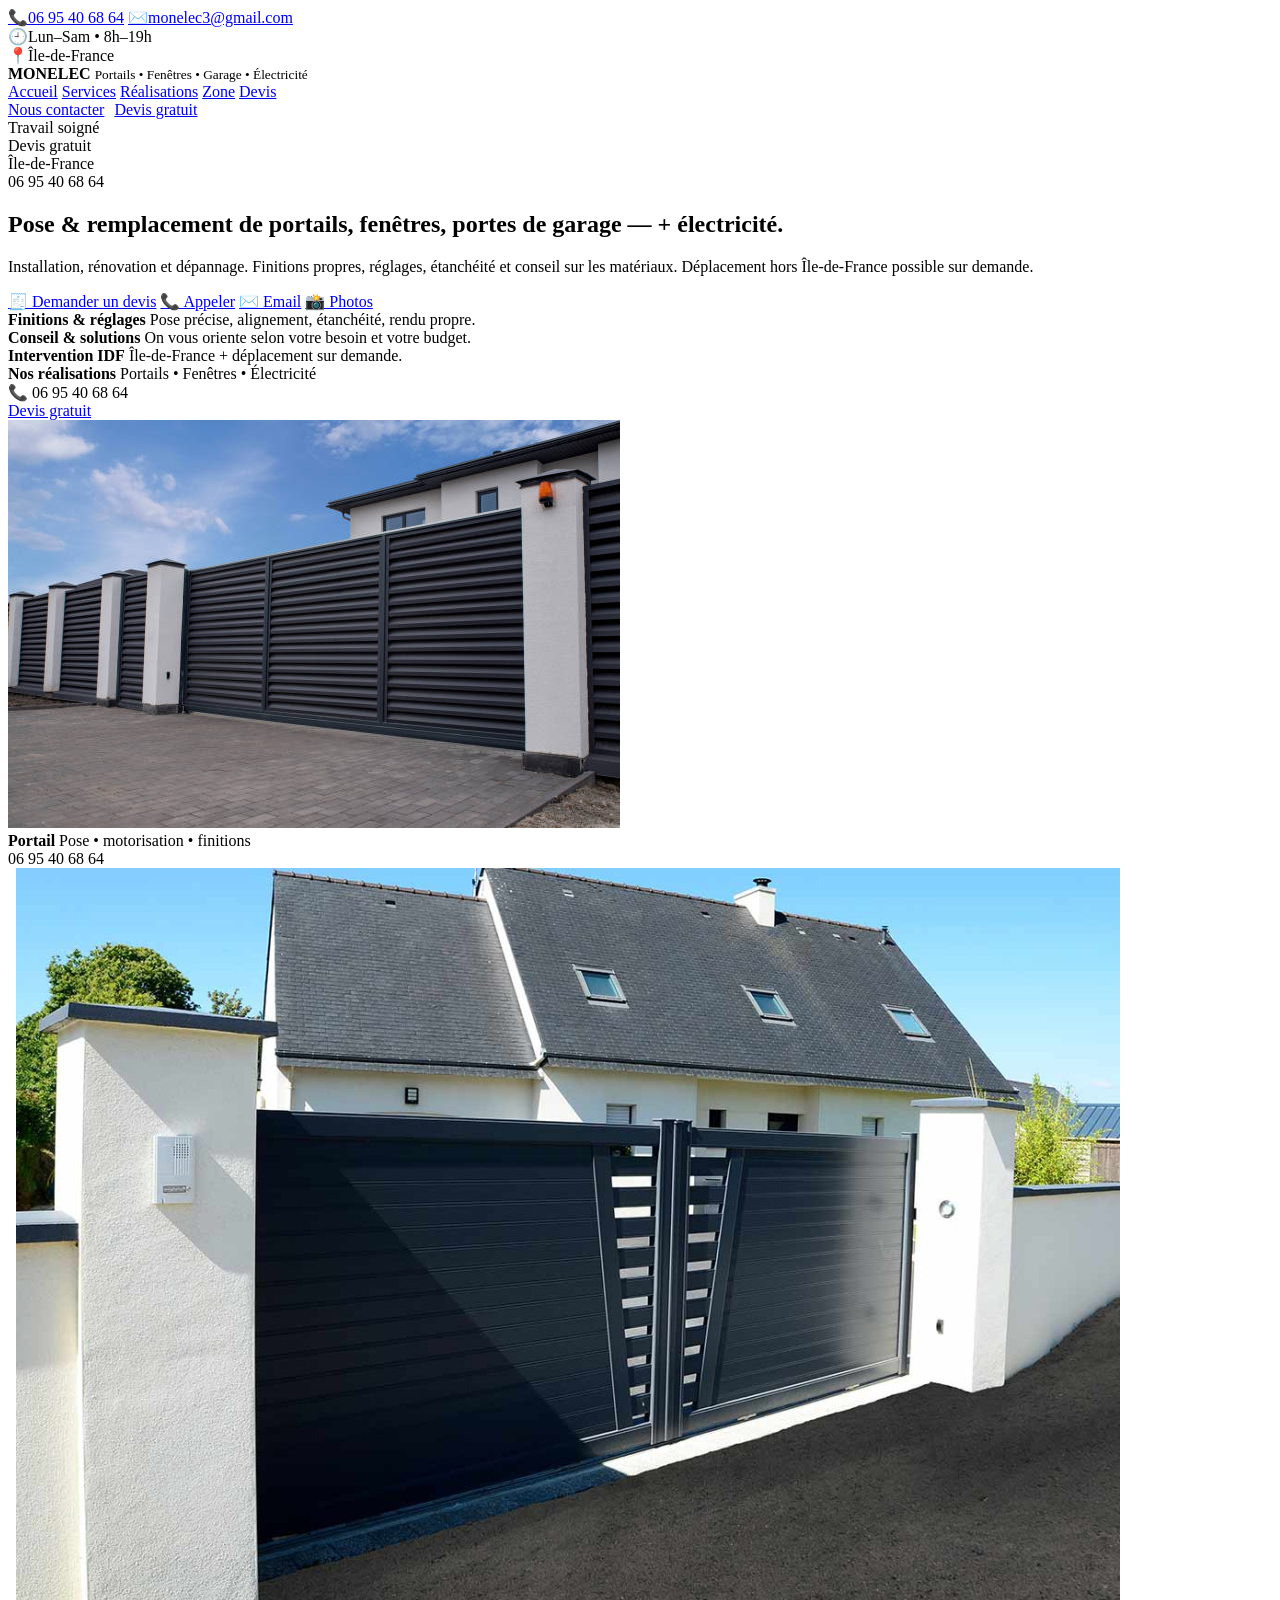
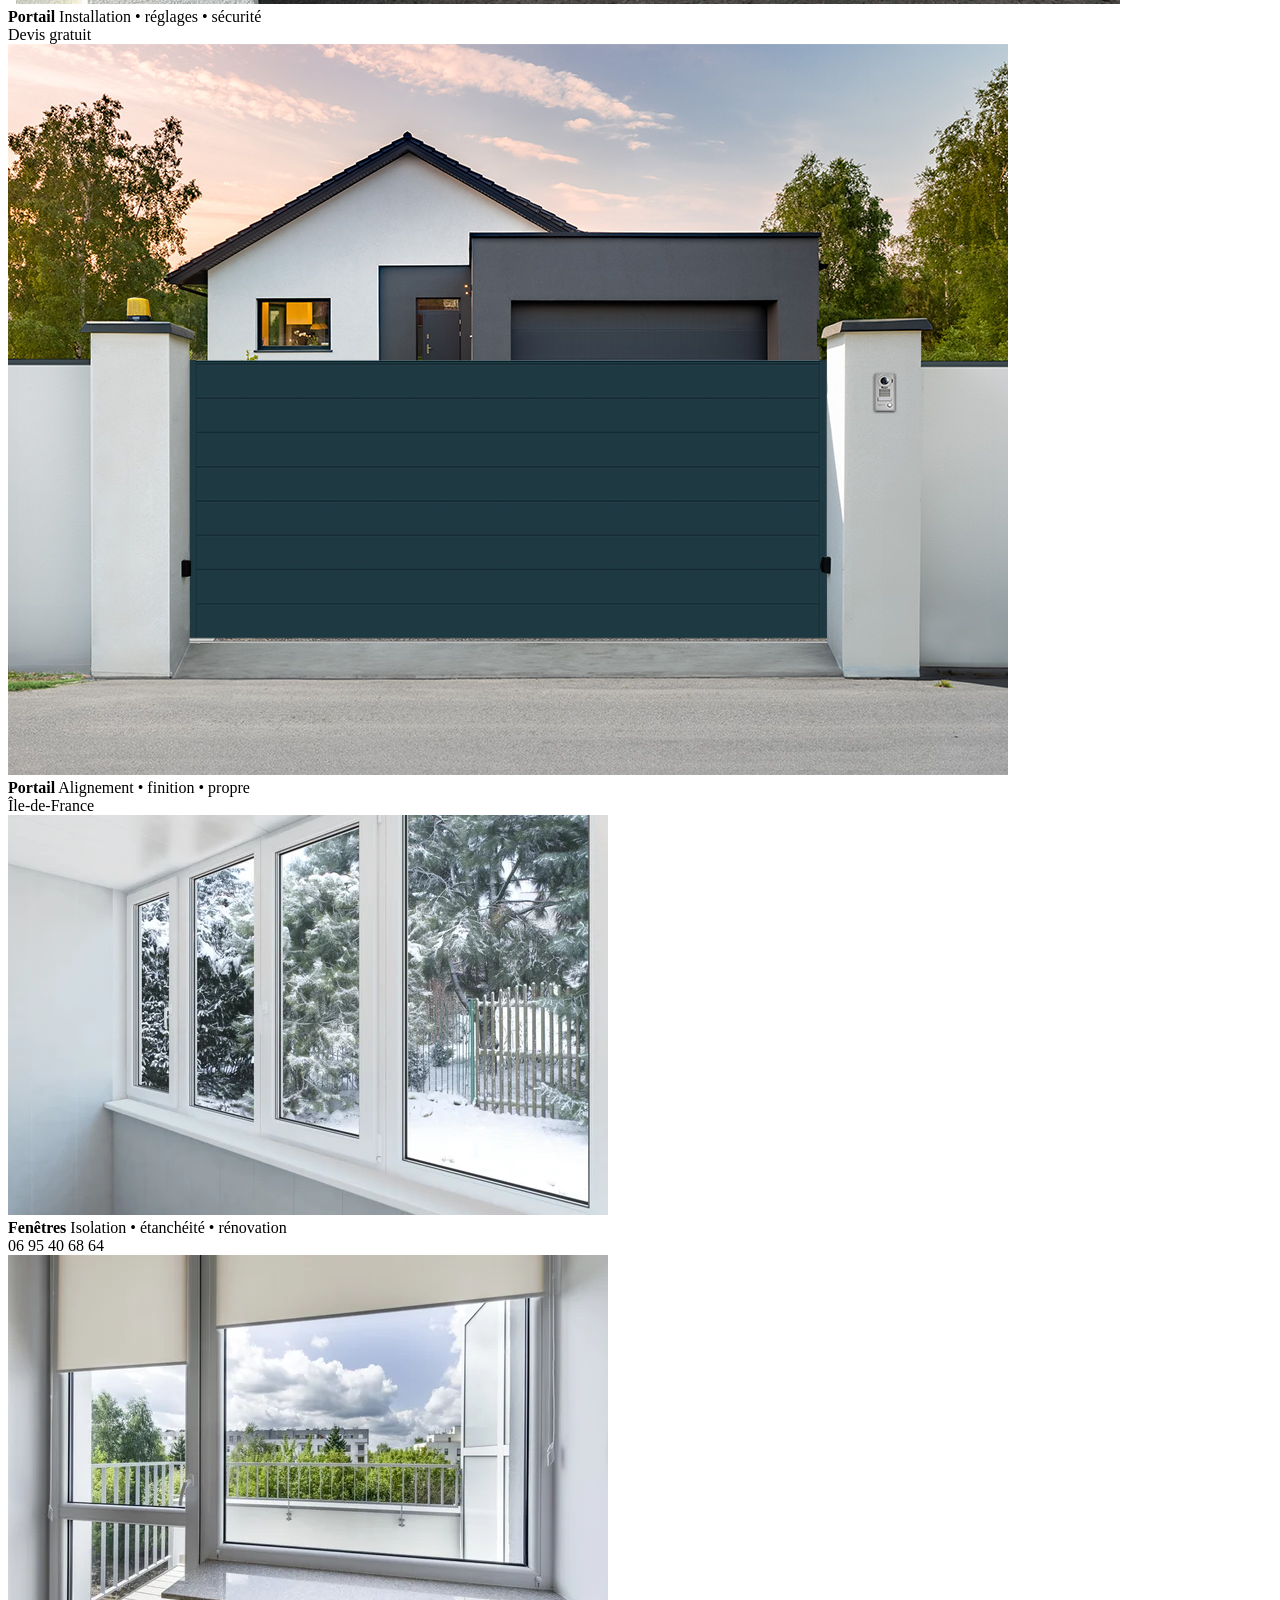
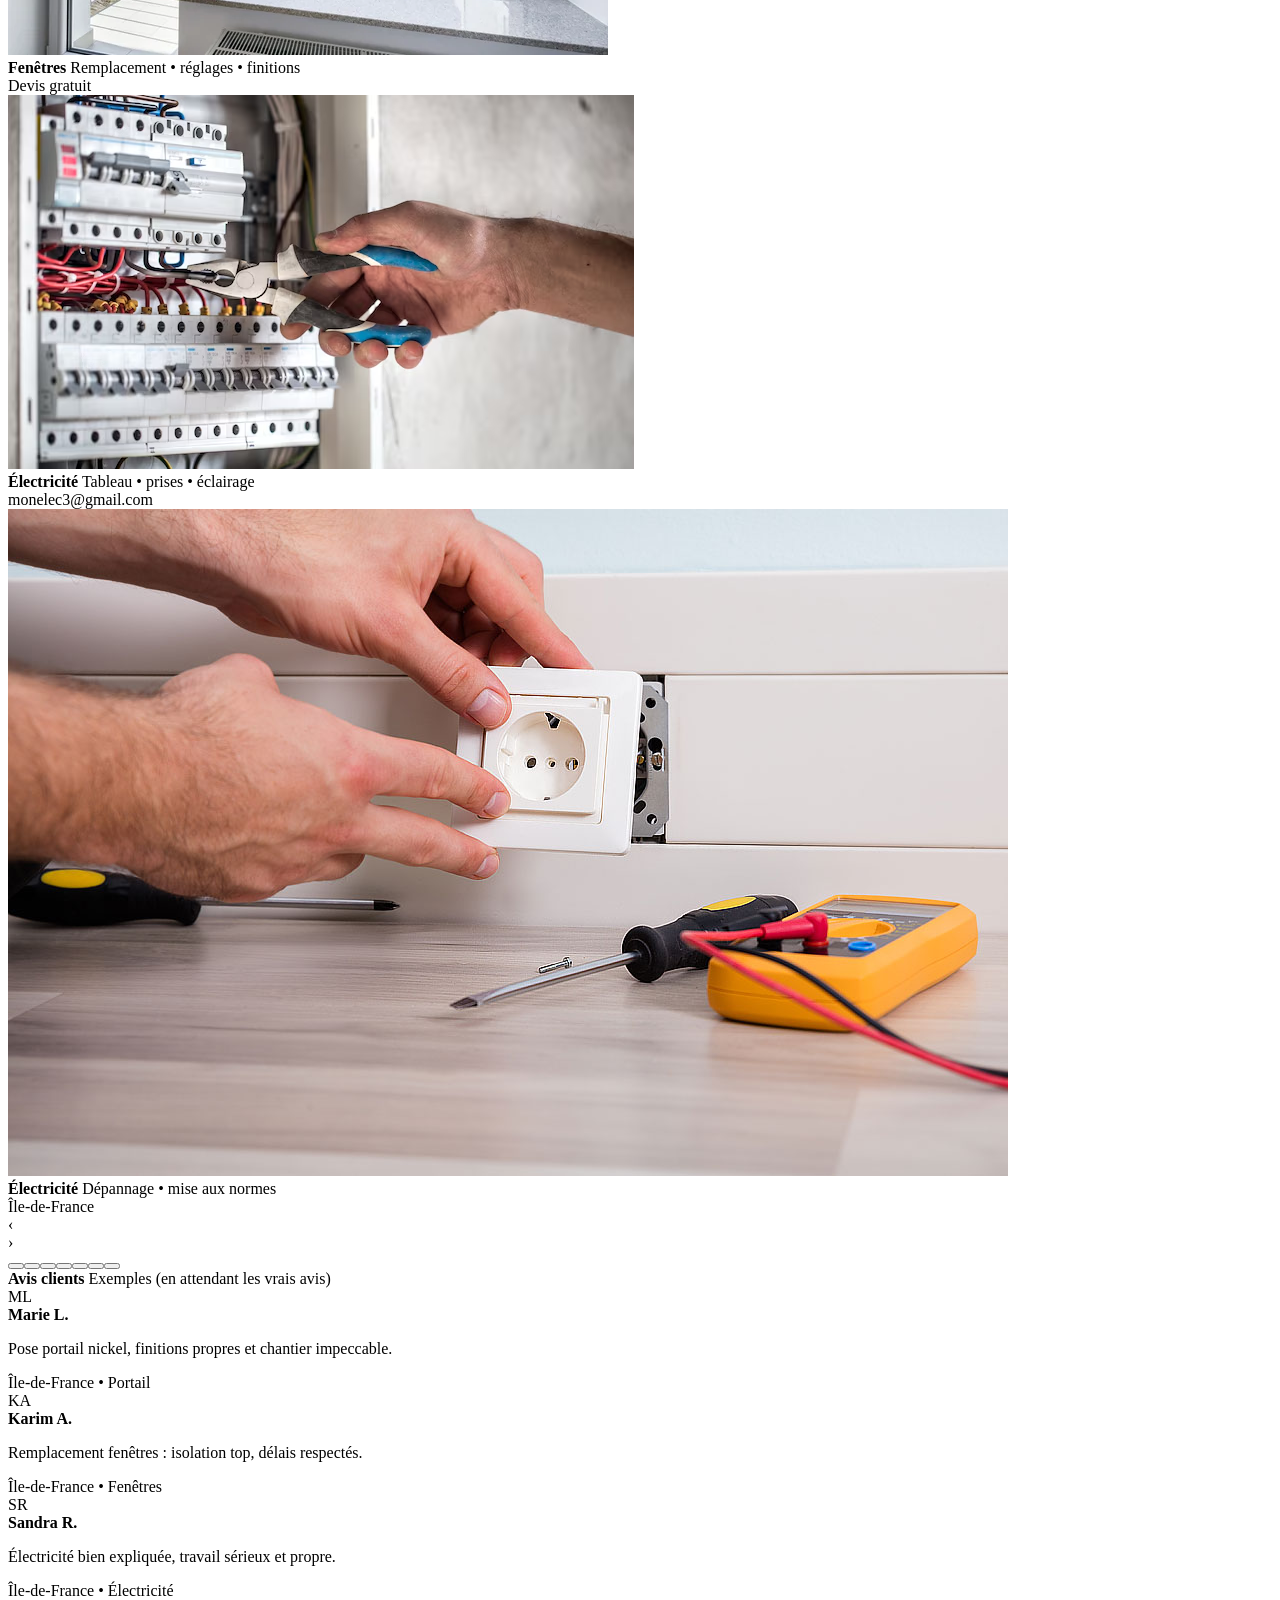
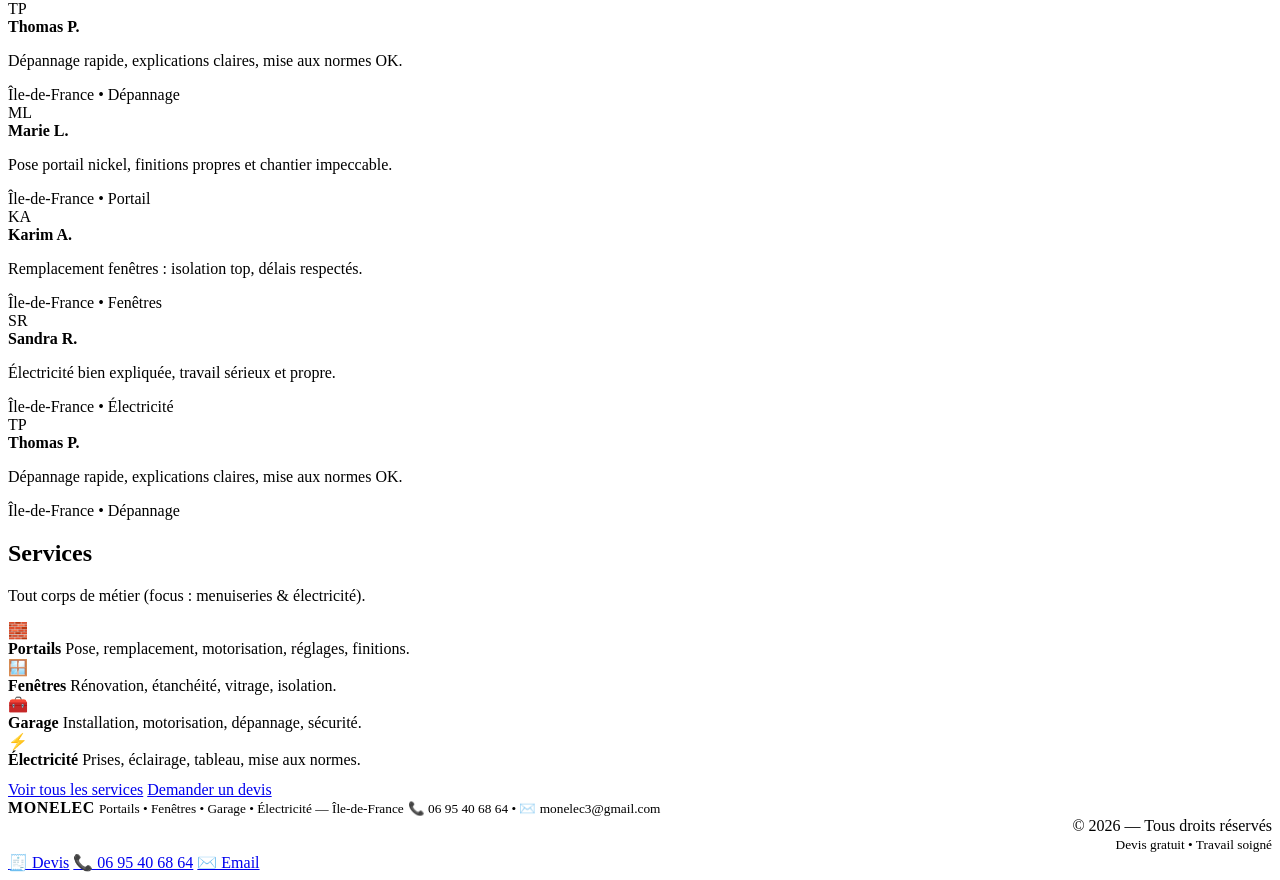
==== commit ed84ad61: "Update index.html" ====
--- a/index.html
+++ b/index.html
@@ -6,768 +6,7 @@
   <title>MONELEC — Portails, Fenêtres, Garage & Électricité | Île-de-France</title>
   <meta name="description" content="Pose et remplacement de portails, fenêtres, portes de garage + électricité. Île-de-France. Devis gratuit, travail soigné." />
   <meta name="theme-color" content="#0b0f14" />
-
-  <style>
-    :root{
-      --bg:#ffffff;
-      --txt:#0b0f14;
-      --muted:#5b6674;
-      --line:#e7e9ee;
-      --line2:#d9dde6;
-      --soft:#f6f7fa;
-      --soft2:#f0f2f7;
-      --black:#0b0f14;
-      --shadow: 0 18px 50px rgba(10,15,20,.10);
-      --shadow2: 0 12px 30px rgba(10,15,20,.08);
-      --r: 20px;
-      --r2: 14px;
-      --cta:#0b0f14;
-      --ctaTxt:#ffffff;
-      --accent:#fbbf24;
-    }
-
-    *{ box-sizing:border-box; }
-    html,body{ height:100%; }
-    body{
-      margin:0;
-      font-family: ui-sans-serif, system-ui, -apple-system, Segoe UI, Roboto, Helvetica, Arial;
-      color: var(--txt);
-      background: var(--bg);
-    }
-    a{ color:inherit; text-decoration:none; }
-    .wrap{ width:min(1160px, 92vw); margin:0 auto; }
-
-    .topbar{
-      background: var(--black);
-      color: rgba(255,255,255,.92);
-      font-weight: 800;
-      font-size: 13px;
-      letter-spacing:.2px;
-      border-bottom: 1px solid rgba(255,255,255,.08);
-    }
-    .topbar .row{
-      display:flex;
-      gap:16px;
-      justify-content:space-between;
-      align-items:center;
-      padding: 10px 0;
-      flex-wrap:wrap;
-    }
-    .topbar .row .left, .topbar .row .right{
-      display:flex; gap:14px; align-items:center; flex-wrap:wrap;
-    }
-    .chip{
-      display:inline-flex; align-items:center; gap:8px;
-      padding: 7px 10px;
-      border-radius: 999px;
-      border: 1px solid rgba(255,255,255,.14);
-      background: rgba(255,255,255,.06);
-    }
-    .chip b{ font-weight: 1000; }
-    .chip span{ opacity:.92; }
-
-    header{
-      position:sticky;
-      top:0;
-      z-index:50;
-      background: rgba(255,255,255,.92);
-      backdrop-filter: blur(10px);
-      border-bottom: 1px solid var(--line);
-    }
-    .nav{
-      display:flex;
-      justify-content:space-between;
-      align-items:center;
-      gap:14px;
-      padding: 14px 0;
-    }
-    .brand{
-      display:flex; align-items:center; gap:12px;
-      min-width: 240px;
-    }
-    .logo{
-      width:44px; height:44px;
-      border-radius: 16px;
-      background: url("logo-monelec.png") center / cover no-repeat;
-      box-shadow: 0 18px 40px rgba(11,15,20,.18);
-      position:relative;
-      overflow:hidden;
-      border: 1px solid rgba(11,15,20,.12);
-    }
-    .logo:before{
-      content:"";
-      position:absolute; inset:0;
-      background: radial-gradient(90% 90% at 20% 10%, rgba(255,255,255,.30), transparent 55%);
-      mix-blend-mode: soft-light;
-      opacity:.8;
-    }
-    .logo:after{
-      content:"";
-      position:absolute; inset:-40%;
-      background: linear-gradient(120deg, transparent, rgba(255,255,255,.28), transparent);
-      transform: rotate(18deg);
-      opacity:.0;
-      animation: logoShine 6.2s ease-in-out infinite;
-    }
-    @keyframes logoShine{
-      0%{ transform: translateX(-30%) rotate(18deg); opacity:0; }
-      15%{ opacity:.35; }
-      45%{ transform: translateX(25%) rotate(18deg); opacity:.18; }
-      100%{ transform: translateX(70%) rotate(18deg); opacity:0; }
-    }
-
-    .brand .name{ display:flex; flex-direction:column; line-height:1.05; }
-    .brand .name strong{
-      letter-spacing:.8px;
-      text-transform:uppercase;
-      font-weight: 1000;
-      font-size: 15px;
-    }
-    .brand .name small{
-      color: var(--muted);
-      font-weight: 850;
-      font-size: 12px;
-      margin-top:4px;
-    }
-
-    nav.menu{
-      display:flex;
-      gap: 18px;
-      align-items:center;
-      font-weight: 950;
-      font-size: 13px;
-      letter-spacing:.25px;
-      text-transform: uppercase;
-      color: #1f2937;
-    }
-    nav.menu a{ padding: 10px 10px; border-radius: 12px; }
-    nav.menu a:hover{ background: var(--soft); }
-
-    .btn{
-      display:inline-flex;
-      align-items:center;
-      gap:10px;
-      padding: 12px 14px;
-      border-radius: 999px;
-      border: 1px solid var(--line2);
-      background: #fff;
-      font-weight: 1000;
-      font-size: 13px;
-      letter-spacing:.2px;
-      cursor:pointer;
-      transition: transform .18s ease, background .18s ease, filter .18s ease, box-shadow .18s ease;
-      will-change: transform;
-      user-select:none;
-    }
-    .btn:hover{ background: var(--soft); transform: translateY(-1px); box-shadow: 0 10px 24px rgba(10,15,20,.08); }
-    .btn:active{ transform: translateY(0px) scale(.99); }
-    .btn.primary{
-      background: var(--cta);
-      color: var(--ctaTxt);
-      border-color: var(--cta);
-    }
-    .btn.primary:hover{ filter: brightness(.95); }
-    .btn.ghost{ border-color: var(--line2); background:#fff; }
-
-    .hero{ padding: 34px 0 14px; }
-    .heroText{
-      border: 1px solid var(--line);
-      background: #fff;
-      border-radius: var(--r);
-      box-shadow: var(--shadow);
-      padding: 22px;
-      position:relative;
-      overflow:hidden;
-    }
-    .heroText:before{
-      content:"";
-      position:absolute; inset:-2px;
-      background: radial-gradient(800px 280px at 20% 0%, rgba(251,191,36,.18), transparent 55%),
-                  radial-gradient(700px 260px at 80% 10%, rgba(11,15,20,.08), transparent 55%);
-      pointer-events:none;
-      opacity:.9;
-    }
-    .heroText > *{ position:relative; }
-
-    .kickers{ display:flex; gap:10px; flex-wrap:wrap; margin-bottom: 12px; }
-    .k{
-      display:inline-flex; align-items:center; gap:8px;
-      padding: 8px 10px;
-      border-radius: 999px;
-      border: 1px solid var(--line);
-      background: var(--soft);
-      color: #1f2937;
-      font-weight: 1000;
-      font-size: 12px;
-      letter-spacing:.2px;
-    }
-    .dot{ width:10px; height:10px; border-radius:999px; background: var(--black); }
-    h1{
-      margin: 10px 0 10px;
-      font-size: clamp(28px, 3.2vw, 44px);
-      letter-spacing: -0.6px;
-      line-height: 1.03;
-    }
-    .sub{
-      margin:0;
-      color: var(--muted);
-      font-size: 15.5px;
-      line-height:1.7;
-      max-width: 72ch;
-      font-weight: 680;
-    }
-    .actions{ display:flex; gap:10px; flex-wrap:wrap; margin-top: 16px; }
-
-    .proofs{
-      display:grid;
-      grid-template-columns: repeat(3, 1fr);
-      gap: 10px;
-      margin-top: 14px;
-    }
-    .proof{
-      border: 1px solid var(--line);
-      background: var(--soft);
-      border-radius: 16px;
-      padding: 14px;
-      transition: transform .18s ease, box-shadow .18s ease;
-    }
-    .proof:hover{ transform: translateY(-2px); box-shadow: 0 14px 28px rgba(10,15,20,.08); }
-    .proof b{
-      display:block;
-      margin-bottom: 6px;
-      font-size: 13px;
-      text-transform: uppercase;
-      letter-spacing:.3px;
-    }
-    .proof span{
-      display:block;
-      color: var(--muted);
-      line-height:1.55;
-      font-size: 13px;
-      font-weight: 650;
-    }
-
-    .carouselFull{
-      margin-top: 14px;
-      border: 1px solid var(--line);
-      border-radius: var(--r);
-      overflow: hidden;
-      background: #0b0f14;
-      box-shadow: var(--shadow);
-      transform: translateZ(0);
-    }
-    .carTop{
-      display:flex;
-      justify-content:space-between;
-      align-items:flex-start;
-      gap:12px;
-      padding: 14px 14px 12px;
-      background: rgba(11,15,20,.88);
-      border-bottom: 1px solid rgba(255,255,255,.10);
-      color:#fff;
-    }
-    .carTop b{ letter-spacing:.35px; text-transform: uppercase; font-size: 13px; }
-    .carTop span{
-      display:block;
-      margin-top:4px;
-      opacity:.82;
-      font-weight: 780;
-      font-size: 12px;
-      line-height:1.35;
-    }
-    .carTopRight{ display:flex; gap:10px; align-items:center; flex-wrap:wrap; }
-    .miniTag{
-      display:inline-flex;
-      align-items:center;
-      gap:8px;
-      padding: 8px 10px;
-      border-radius: 999px;
-      border: 1px solid rgba(255,255,255,.14);
-      background: rgba(255,255,255,.08);
-      color:#fff;
-      font-weight: 950;
-      font-size: 12px;
-      white-space:nowrap;
-    }
-
-    .viewport{
-      position:relative;
-      height: 520px;
-      overflow:hidden;
-      perspective: 1000px;
-    }
-    .track{
-      display:flex;
-      height:100%;
-      transition: transform .65s cubic-bezier(.2,.85,.2,1);
-      will-change: transform;
-    }
-    .slide{
-      min-width:100%;
-      height:100%;
-      position:relative;
-      background: #0b0f14;
-      transform: translateZ(0);
-    }
-    .slide img{
-      width:100%;
-      height:100%;
-      object-fit: cover;
-      display:block;
-      opacity:.96;
-      filter: contrast(1.03) saturate(1.02);
-      transform: scale(1.03);
-      transition: transform 1.2s cubic-bezier(.2,.8,.2,1), filter .8s ease, opacity .8s ease;
-      will-change: transform;
-    }
-    .slide.active img{ transform: scale(1.10); filter: contrast(1.06) saturate(1.06); }
-    .overlay{ position:absolute; inset:0; background: linear-gradient(180deg, rgba(11,15,20,.18), rgba(11,15,20,.72)); }
-
-    .shine{
-      position:absolute;
-      inset: -30%;
-      background: radial-gradient(closest-side, rgba(255,255,255,.12), transparent 60%);
-      transform: translateX(-25%) translateY(-10%);
-      opacity:.0;
-      pointer-events:none;
-    }
-    .slide.active .shine{ opacity:.7; animation: floatShine 6s ease-in-out infinite; }
-    @keyframes floatShine{
-      0%{ transform: translateX(-22%) translateY(-12%) scale(1); }
-      50%{ transform: translateX(18%) translateY(10%) scale(1.08); }
-      100%{ transform: translateX(-22%) translateY(-12%) scale(1); }
-    }
-
-    .cap{
-      position:absolute;
-      left: 50%;
-      transform: translateX(-50%) translateY(10px);
-      width: min(980px, calc(100% - 28px));
-      bottom: 16px;
-      border: 1px solid rgba(255,255,255,.14);
-      background: rgba(11,15,20,.62);
-      backdrop-filter: blur(10px);
-      border-radius: 18px;
-      padding: 12px 12px;
-      display:flex;
-      justify-content:space-between;
-      gap: 10px;
-      align-items:flex-start;
-      color:#fff;
-      opacity: 0;
-      transition: opacity .55s ease, transform .55s cubic-bezier(.2,.85,.2,1);
-      will-change: opacity, transform;
-    }
-    .slide.active .cap{ opacity: 1; transform: translateX(-50%) translateY(0px); }
-    .cap b{ display:block; margin-bottom:3px; font-size: 14px; }
-    .cap span{ display:block; opacity:.82; font-weight: 740; font-size: 12.5px; line-height:1.35; }
-    .badge{
-      border: 1px solid rgba(255,255,255,.18);
-      background: rgba(255,255,255,.08);
-      border-radius: 999px;
-      padding: 8px 10px;
-      font-weight: 1000;
-      font-size: 12px;
-      white-space:nowrap;
-    }
-
-    .arrow{
-      position:absolute;
-      top:50%;
-      transform: translateY(-50%);
-      width: 44px; height: 44px;
-      border-radius: 999px;
-      border: 1px solid rgba(255,255,255,.16);
-      background: rgba(11,15,20,.45);
-      display:grid;
-      place-items:center;
-      cursor:pointer;
-      user-select:none;
-      color:#fff;
-      transition: transform .18s ease, background .18s ease, box-shadow .18s ease;
-      will-change: transform;
-      z-index: 5;
-    }
-    .arrow:hover{
-      background: rgba(11,15,20,.72);
-      transform: translateY(-50%) scale(1.04);
-      box-shadow: 0 14px 30px rgba(0,0,0,.25);
-    }
-    .arrow:active{ transform: translateY(-50%) scale(.98); }
-    .arrow.left{ left: 12px; }
-    .arrow.right{ right: 12px; }
-
-    .dots{
-      position:absolute;
-      left:0; right:0; bottom: 10px;
-      display:flex;
-      justify-content:center;
-      gap: 8px;
-      z-index: 5;
-    }
-    .dotBtn{
-      width: 8px; height: 8px;
-      border-radius: 999px;
-      border: 1px solid rgba(255,255,255,.35);
-      background: rgba(255,255,255,.18);
-      cursor:pointer;
-      opacity:.75;
-      transition: width .25s ease, opacity .25s ease, background .25s ease;
-    }
-    .dotBtn.active{
-      width: 22px;
-      background: rgba(255,255,255,.92);
-      opacity: 1;
-    }
-
-    .reviews-band{
-      margin: 18px 0 10px;
-      border: 1px solid var(--line);
-      border-radius: var(--r);
-      overflow: hidden;
-      background: linear-gradient(180deg, #fff, var(--soft));
-      box-shadow: var(--shadow2);
-    }
-    .reviews-head{
-      display:flex;
-      align-items:center;
-      justify-content:space-between;
-      gap: 12px;
-      padding: 12px 14px;
-      border-bottom: 1px solid var(--line);
-      background: #fff;
-    }
-    .reviews-head b{ font-size: 13px; text-transform: uppercase; letter-spacing: .35px; }
-    .reviews-head span{ color: var(--muted); font-weight: 850; font-size: 12.5px; }
-    .badge-note{
-      border: 1px dashed var(--line2);
-      background: var(--soft);
-      border-radius: 999px;
-      padding: 6px 10px;
-      font-weight: 900;
-      font-size: 12px;
-      color: #111827;
-    }
-    .marquee{ position:relative; overflow:hidden; }
-    .marquee::before,
-    .marquee::after{
-      content:"";
-      position:absolute; top:0; bottom:0;
-      width: 80px;
-      pointer-events:none;
-      z-index: 2;
-    }
-    .marquee::before{ left:0; background: linear-gradient(90deg, #ffffff 0%, rgba(255,255,255,0) 100%); }
-    .marquee::after{ right:0; background: linear-gradient(270deg, #ffffff 0%, rgba(255,255,255,0) 100%); }
-    .marquee-track{
-      display:flex;
-      gap: 12px;
-      padding: 12px 14px;
-      width: max-content;
-      animation: reviewsScroll 26s linear infinite;
-      will-change: transform;
-    }
-    .reviews-band:hover .marquee-track{ animation-play-state: paused; }
-    @keyframes reviewsScroll{
-      from{ transform: translateX(0); }
-      to{ transform: translateX(-50%); }
-    }
-    .review-pill{
-      flex: 0 0 auto;
-      min-width: 320px;
-      max-width: 420px;
-      border: 1px solid var(--line);
-      background: #fff;
-      border-radius: 16px;
-      padding: 12px 12px;
-      display:flex;
-      gap: 10px;
-      align-items:flex-start;
-      transition: transform .18s ease, box-shadow .18s ease;
-    }
-    .review-pill:hover{ transform: translateY(-2px); box-shadow: 0 14px 28px rgba(10,15,20,.08); }
-    .review-avatar{
-      width: 40px; height: 40px;
-      border-radius: 999px;
-      background: var(--black);
-      color: #fff;
-      display:grid;
-      place-items:center;
-      font-weight: 1000;
-      letter-spacing: .3px;
-      flex: 0 0 auto;
-    }
-    .review-body b{ display:block; font-size: 13px; letter-spacing:.2px; }
-    .review-body p{
-      margin: 6px 0 8px;
-      color: var(--muted);
-      font-weight: 650;
-      font-size: 13px;
-      line-height: 1.45;
-    }
-    .stars{ display:flex; gap: 2px; align-items:center; margin-top: 6px; }
-    .star{
-      width: 14px; height: 14px;
-      display:inline-block;
-      background: currentColor;
-      color: #111827;
-      -webkit-mask: url('data:image/svg+xml;utf8,<svg xmlns="http://www.w3.org/2000/svg" viewBox="0 0 24 24" fill="black"><path d="M12 17.27L18.18 21l-1.64-7.03L22 9.24l-7.19-.61L12 2 9.19 8.63 2 9.24l5.46 4.73L5.82 21z"/></svg>') center / contain no-repeat;
-              mask: url('data:image/svg+xml;utf8,<svg xmlns="http://www.w3.org/2000/svg" viewBox="0 0 24 24" fill="black"><path d="M12 17.27L18.18 21l-1.64-7.03L22 9.24l-7.19-.61L12 2 9.19 8.63 2 9.24l5.46 4.73L5.82 21z"/></svg>') center / contain no-repeat;
-      opacity: .92;
-    }
-    .star.dim{ opacity: .25; }
-    .review-meta{ display:flex; gap: 8px; align-items:center; color: var(--muted); font-weight: 850; font-size: 12px; }
-
-    .section{ padding: 18px 0; }
-    .sectionTitle{
-      display:flex;
-      justify-content:space-between;
-      align-items:flex-end;
-      gap: 12px;
-      margin: 8px 0 12px;
-    }
-    .sectionTitle h2{
-      margin:0;
-      font-size: 18px;
-      text-transform: uppercase;
-      letter-spacing:.35px;
-    }
-    .sectionTitle p{ margin:0; color: var(--muted); font-weight: 780; font-size: 13px; }
-
-    .grid4{ display:grid; grid-template-columns: repeat(4, 1fr); gap: 12px; }
-    .card{
-      border: 1px solid var(--line);
-      background: #fff;
-      border-radius: var(--r);
-      padding: 16px;
-      box-shadow: var(--shadow2);
-    }
-    .icon{
-      width: 44px; height: 44px;
-      border-radius: 16px;
-      border: 1px solid var(--line);
-      background: var(--soft);
-      display:grid;
-      place-items:center;
-      font-size: 18px;
-      margin-bottom: 10px;
-    }
-    .card b{ display:block; margin-bottom:6px; }
-    .card span{ display:block; color: var(--muted); font-size: 13px; line-height:1.55; font-weight:650; }
-
-    .two{ display:grid; grid-template-columns: 1.05fr .95fr; gap: 12px; align-items:stretch; }
-
-    form{ display:grid; gap: 10px; }
-    label{ font-weight: 950; font-size: 13px; letter-spacing:.2px; }
-    input, textarea{
-      width:100%;
-      padding: 12px 12px;
-      border-radius: 14px;
-      border: 1px solid var(--line2);
-      background: #fff;
-      outline:none;
-      font: inherit;
-    }
-    input:focus, textarea:focus{
-      border-color: #0b0f14;
-      box-shadow: 0 0 0 4px rgba(11,15,20,.08);
-    }
-    textarea{ min-height: 110px; resize: vertical; }
-    .hint{ color: var(--muted); font-size: 12.5px; line-height:1.45; font-weight: 650; }
-
-    footer{
-      border-top: 1px solid var(--line);
-      margin-top: 12px;
-      padding: 26px 0 40px;
-      background: var(--soft);
-    }
-    .foot{
-      display:flex;
-      justify-content:space-between;
-      gap: 12px;
-      flex-wrap:wrap;
-      align-items:flex-start;
-      color: #1f2937;
-    }
-    .foot small{ color: var(--muted); font-weight: 780; display:block; margin-top:6px; }
-
-    .gallery{
-      display:grid;
-      grid-template-columns: repeat(3, 1fr);
-      gap: 12px;
-      margin-top: 12px;
-    }
-    .gItem{
-      border: 1px solid var(--line);
-      border-radius: 16px;
-      overflow:hidden;
-      background: #fff;
-      box-shadow: var(--shadow2);
-      cursor: pointer;
-      transition: transform .18s ease, box-shadow .18s ease;
-      position:relative;
-    }
-    .gItem:after{
-      content:"";
-      position:absolute; inset:0;
-      background: linear-gradient(180deg, transparent 55%, rgba(11,15,20,.35));
-      opacity:.0;
-      transition: opacity .18s ease;
-      pointer-events:none;
-    }
-    .gItem:hover:after{ opacity:1; }
-    .gItem:hover{
-      transform: translateY(-2px);
-      box-shadow: 0 16px 34px rgba(10,15,20,.12);
-    }
-    .gItem img{
-      width:100%;
-      height: 210px;
-      object-fit: cover;
-      display:block;
-      transform: scale(1.02);
-      transition: transform .6s cubic-bezier(.2,.8,.2,1);
-    }
-    .gItem:hover img{ transform: scale(1.08); }
-    .gCap{
-      padding: 10px 12px;
-      font-weight: 950;
-      font-size: 13px;
-      display:flex;
-      justify-content:space-between;
-      align-items:center;
-      gap:10px;
-    }
-    .pill{
-      display:inline-flex;
-      align-items:center;
-      gap:8px;
-      padding: 6px 10px;
-      border-radius: 999px;
-      border: 1px solid var(--line);
-      background: var(--soft);
-      color:#111827;
-      font-weight: 950;
-      font-size: 12px;
-      white-space:nowrap;
-    }
-
-    .lightbox{
-      position:fixed;
-      inset:0;
-      background: rgba(11,15,20,.78);
-      display:none;
-      align-items:center;
-      justify-content:center;
-      padding: 18px;
-      z-index: 999;
-    }
-    .lightbox.open{ display:flex; }
-    .lbCard{
-      width: min(1100px, 96vw);
-      max-height: 88vh;
-      border-radius: 18px;
-      overflow:hidden;
-      background: #0b0f14;
-      border: 1px solid rgba(255,255,255,.14);
-      box-shadow: 0 22px 70px rgba(0,0,0,.35);
-      position:relative;
-      transform: translateY(6px);
-      opacity: 0;
-      animation: lbIn .18s ease forwards;
-    }
-    @keyframes lbIn{
-      to{ transform: translateY(0); opacity:1; }
-    }
-    .lbImg{
-      width:100%;
-      height: 88vh;
-      max-height: 88vh;
-      object-fit: contain;
-      display:block;
-      background:#0b0f14;
-    }
-    .lbClose{
-      position:absolute;
-      top: 10px; right: 10px;
-      width: 40px; height: 40px;
-      border-radius: 999px;
-      border: 1px solid rgba(255,255,255,.18);
-      background: rgba(0,0,0,.35);
-      color:#fff;
-      cursor:pointer;
-      font-weight: 1000;
-      font-size: 16px;
-    }
-    .lbClose:hover{ background: rgba(0,0,0,.55); }
-
-    .fab{
-      position: fixed;
-      right: 14px;
-      bottom: 14px;
-      z-index: 80;
-      display:flex;
-      flex-direction:column;
-      gap:10px;
-    }
-    .fab a{
-      display:inline-flex;
-      align-items:center;
-      justify-content:center;
-      gap:10px;
-      padding: 12px 14px;
-      border-radius: 999px;
-      border: 1px solid rgba(11,15,20,.12);
-      background: rgba(255,255,255,.92);
-      backdrop-filter: blur(10px);
-      box-shadow: 0 16px 40px rgba(10,15,20,.14);
-      font-weight: 1000;
-      font-size: 13px;
-      transition: transform .18s ease, filter .18s ease;
-      white-space:nowrap;
-    }
-    .fab a:hover{ transform: translateY(-2px); filter: brightness(.98); }
-    .fab .call{ border-color: rgba(11,15,20,.16); }
-    .fab .mail{ border-color: rgba(11,15,20,.10); }
-    .fab .quote{ background: var(--cta); color:#fff; border-color: var(--cta); }
-
-    .reveal{
-      opacity: 0;
-      transform: translateY(10px);
-      transition: opacity .5s ease, transform .5s ease;
-    }
-    .reveal.on{
-      opacity: 1;
-      transform: translateY(0);
-    }
-
-    @media (max-width: 980px){
-      nav.menu{ display:none; }
-      .proofs{ grid-template-columns: 1fr; }
-      .grid4{ grid-template-columns: repeat(2, 1fr); }
-      .two{ grid-template-columns: 1fr; }
-      .viewport{ height: 420px; }
-      .cap{ width: calc(100% - 28px); }
-      .gallery{ grid-template-columns: repeat(2, 1fr); }
-      .gItem img{ height: 190px; }
-      .fab a{ padding: 12px 12px; }
-    }
-    @media (max-width: 520px){
-      .grid4{ grid-template-columns: 1fr; }
-      .viewport{ height: 360px; }
-      .gallery{ grid-template-columns: 1fr; }
-      .gItem img{ height: 210px; }
-    }
-
-    @media (prefers-reduced-motion: reduce){
-      .track, .slide img, .cap, .btn, .proof, .review-pill, .logo:after, .slide.active .shine, .lbCard{
-        transition: none !important;
-        animation: none !important;
-      }
-      .marquee-track{ animation: none !important; transform: none !important; }
-      .reveal{ opacity: 1 !important; transform: none !important; }
-    }
-  </style>
+  <link rel="stylesheet" href="assets/css/style.css">
 </head>
 
 <body>
@@ -795,16 +34,16 @@
       </div>
 
       <nav class="menu" aria-label="Navigation">
-        <a href="#services">Services</a>
-        <a href="#realisations">Réalisations</a>
-        <a href="#zone">Zone</a>
-        <a href="#devis">Devis</a>
-        <a href="#contact">Contact</a>
+        <a href="index.html" aria-current="page">Accueil</a>
+        <a href="services.html">Services</a>
+        <a href="realisations.html">Réalisations</a>
+        <a href="zone.html">Zone</a>
+        <a href="devis.html">Devis</a>
       </nav>
 
       <div style="display:flex; gap:10px; align-items:center;">
-        <a class="btn ghost" href="#contact">Nous contacter</a>
-        <a class="btn primary" href="#devis">Devis gratuit</a>
+        <a class="btn ghost" href="devis.html#contact">Nous contacter</a>
+        <a class="btn primary" href="devis.html">Devis gratuit</a>
       </div>
     </div>
   </header>
@@ -826,10 +65,10 @@
         </p>
 
         <div class="actions">
-          <a class="btn primary" href="#devis">🧾 Demander un devis</a>
+          <a class="btn primary" href="devis.html">🧾 Demander un devis</a>
           <a class="btn" href="tel:+33695406864">📞 Appeler</a>
           <a class="btn" href="mailto:monelec3@gmail.com">✉️ Email</a>
-          <a class="btn" href="#realisations">📸 Photos</a>
+          <a class="btn" href="realisations.html">📸 Photos</a>
         </div>
 
         <div class="proofs">
@@ -856,7 +95,7 @@
           </div>
           <div class="carTopRight">
             <div class="miniTag">📞 06 95 40 68 64</div>
-            <a class="btn primary" href="#devis">Devis gratuit</a>
+            <a class="btn primary" href="devis.html">Devis gratuit</a>
           </div>
         </div>
 
@@ -1016,6 +255,7 @@
               </div>
             </div>
 
+            <!-- duplications for seamless scroll -->
             <div class="review-pill">
               <div class="review-avatar">ML</div>
               <div class="review-body">
@@ -1068,10 +308,10 @@
       </section>
     </section>
 
-    <section class="section reveal" id="services">
+    <section class="section reveal">
       <div class="sectionTitle">
         <h2>Services</h2>
-        <p>Clair, pro, efficace.</p>
+        <p>Tout corps de métier (focus : menuiseries & électricité).</p>
       </div>
 
       <div class="grid4">
@@ -1096,121 +336,10 @@
           <span>Prises, éclairage, tableau, mise aux normes.</span>
         </div>
       </div>
-    </section>
-
-    <section class="section reveal" id="realisations">
-      <div class="sectionTitle">
-        <h2>Réalisations</h2>
-        <p>Vos photos de chantiers, affichées en grand.</p>
-      </div>
-
-      <div class="two">
-        <div class="card">
-          <b>Photos de chantiers</b>
-          <span>Portails • Fenêtres • Électricité</span>
-
-          <div class="gallery" id="gallery">
-            <div class="gItem" data-full="portail-1.jpg">
-              <img src="portail-1.jpg" alt="Portail 1">
-              <div class="gCap"><span>Portail</span><span class="pill">Voir</span></div>
-            </div>
-            <div class="gItem" data-full="portail-2.jpg">
-              <img src="portail-2.jpg" alt="Portail 2">
-              <div class="gCap"><span>Portail</span><span class="pill">Voir</span></div>
-            </div>
-            <div class="gItem" data-full="portail-3.jpg">
-              <img src="portail-3.jpg" alt="Portail 3">
-              <div class="gCap"><span>Portail</span><span class="pill">Voir</span></div>
-            </div>
-            <div class="gItem" data-full="fenetre-1.jpg">
-              <img src="fenetre-1.jpg" alt="Fenêtre 1">
-              <div class="gCap"><span>Fenêtres</span><span class="pill">Voir</span></div>
-            </div>
-            <div class="gItem" data-full="fenetre-2.jpg">
-              <img src="fenetre-2.jpg" alt="Fenêtre 2">
-              <div class="gCap"><span>Fenêtres</span><span class="pill">Voir</span></div>
-            </div>
-            <div class="gItem" data-full="elec-1.jpg">
-              <img src="elec-1.jpg" alt="Électricité 1">
-              <div class="gCap"><span>Électricité</span><span class="pill">Voir</span></div>
-            </div>
-            <div class="gItem" data-full="elec-2.jpg">
-              <img src="elec-2.jpg" alt="Électricité 2">
-              <div class="gCap"><span>Électricité</span><span class="pill">Voir</span></div>
-            </div>
-          </div>
-
-          <div class="hint" style="margin-top:10px;">Clique sur une photo pour l’afficher en grand.</div>
-        </div>
-
-        <div class="card">
-          <b>Engagements</b>
-          <span>• Travail soigné, finitions propres<br>• Réponse rapide, devis clair<br>• Intervention Île-de-France<br>• Déplacement sur demande<br><br><b>Contact :</b><br>📞 06 95 40 68 64<br>✉️ monelec3@gmail.com</span>
-          <div style="height:12px"></div>
-          <a class="btn primary" href="#devis">Demander un devis</a>
-        </div>
-      </div>
-    </section>
-
-    <section class="section reveal" id="zone">
-      <div class="sectionTitle">
-        <h2>Zone d’intervention</h2>
-        <p>Île-de-France + sur demande.</p>
-      </div>
-
-      <div class="card">
-        <b>Île-de-France</b>
-        <span>Intervention en Île-de-France. Possibilité de se déplacer hors IDF selon le chantier (sur demande).</span>
-      </div>
-    </section>
-
-    <section class="section reveal" id="devis">
-      <div class="sectionTitle">
-        <h2>Devis gratuit</h2>
-        <p>Réponse rapide.</p>
-      </div>
-
-      <div class="card" style="padding:18px;">
-        <div class="two">
-          <div class="card" id="contact" style="margin:0; box-shadow:none;">
-            <b>Contact</b>
-            <span>
-              <b>Téléphone :</b> <a href="tel:+33695406864">06 95 40 68 64</a><br>
-              <b>Email :</b> <a href="mailto:monelec3@gmail.com">monelec3@gmail.com</a><br>
-              <b>Horaires :</b> Lun–Sam • 8h–19h
-            </span>
-            <div style="height:12px"></div>
-            <div style="display:flex; gap:10px; flex-wrap:wrap;">
-              <a class="btn primary" href="tel:+33695406864">📞 Appeler maintenant</a>
-              <a class="btn" href="mailto:monelec3@gmail.com">✉️ Envoyer un email</a>
-            </div>
-          </div>
-
-          <div class="card" style="margin:0; box-shadow:none;">
-            <b>Votre demande</b>
-            <form id="quoteForm">
-              <div>
-                <label for="name">Nom</label>
-                <input id="name" name="name" autocomplete="name" placeholder="Votre nom" required />
-              </div>
-              <div>
-                <label for="city">Ville / Département</label>
-                <input id="city" name="city" placeholder="Ex : Massy (91)" required />
-              </div>
-              <div>
-                <label for="type">Type de travaux</label>
-                <input id="type" name="type" placeholder="Portail / Fenêtre / Garage / Électricité" required />
-              </div>
-              <div>
-                <label for="msg">Détails</label>
-                <textarea id="msg" name="msg" placeholder="Décrivez votre besoin + délai souhaité."></textarea>
-              </div>
-              <button class="btn primary" type="submit">Envoyer la demande</button>
-              <div class="hint">Le bouton ouvre votre application mail avec le message pré-rempli.</div>
-            </form>
-          </div>
-        </div>
-      </div>
+
+      <div style="height:12px"></div>
+      <a class="btn primary" href="services.html">Voir tous les services</a>
+      <a class="btn" href="devis.html">Demander un devis</a>
     </section>
 
     <footer>
@@ -1228,173 +357,12 @@
     </footer>
   </main>
 
-  <div class="lightbox" id="lightbox" aria-label="Aperçu photo">
-    <div class="lbCard">
-      <button class="lbClose" id="lbClose" aria-label="Fermer">✕</button>
-      <img class="lbImg" id="lbImg" alt="Aperçu" src="" />
-    </div>
-  </div>
-
   <div class="fab" aria-label="Raccourcis">
-    <a class="quote" href="#devis">🧾 Devis</a>
+    <a class="quote" href="devis.html">🧾 Devis</a>
     <a class="call" href="tel:+33695406864">📞 06 95 40 68 64</a>
     <a class="mail" href="mailto:monelec3@gmail.com">✉️ Email</a>
   </div>
 
-  <script>
-    document.getElementById("y").textContent = new Date().getFullYear();
-
-    const track = document.getElementById("track");
-    const slides = track ? Array.from(track.children) : [];
-    const dots = document.getElementById("dots");
-    const prev = document.getElementById("prev");
-    const next = document.getElementById("next");
-
-    let i = 0;
-    let timer = null;
-    let paused = false;
-
-    function setActive(){
-      slides.forEach((s, idx) => s.classList.toggle("active", idx === i));
-      const all = dots ? dots.querySelectorAll(".dotBtn") : [];
-      all.forEach((d, idx) => d.classList.toggle("active", idx === i));
-    }
-
-    function buildDots(){
-      if(!dots) return;
-      dots.innerHTML = "";
-      slides.forEach((_, idx) => {
-        const b = document.createElement("button");
-        b.type = "button";
-        b.className = "dotBtn" + (idx === 0 ? " active" : "");
-        b.addEventListener("click", () => go(idx, true));
-        dots.appendChild(b);
-      });
-    }
-
-    function go(idx, user){
-      if(!slides.length) return;
-      i = (idx + slides.length) % slides.length;
-      track.style.transform = "translateX(" + (-i * 100) + "%)";
-      setActive();
-      if(user) restart();
-    }
-
-    function start(){
-      if(!slides.length) return;
-      if(timer) clearInterval(timer);
-      timer = setInterval(() => {
-        if(!paused) go(i + 1, false);
-      }, 5200);
-    }
-
-    function restart(){
-      paused = false;
-      start();
-    }
-
-    function pause(){
-      paused = true;
-    }
-
-    if(slides.length){
-      buildDots();
-      setActive();
-      start();
-
-      if(prev) prev.addEventListener("click", () => go(i - 1, true));
-      if(next) next.addEventListener("click", () => go(i + 1, true));
-
-      const viewport = document.querySelector(".viewport");
-      if(viewport){
-        viewport.addEventListener("mouseenter", pause);
-        viewport.addEventListener("mouseleave", restart);
-        viewport.addEventListener("touchstart", pause, { passive:true });
-        viewport.addEventListener("touchend", restart, { passive:true });
-      }
-
-      document.addEventListener("visibilitychange", () => {
-        if(document.hidden) pause();
-        else restart();
-      });
-    }
-
-    const mq = window.matchMedia("(max-width: 520px)");
-    if (mq.matches) {
-      const rt = document.getElementById("reviewsTrack");
-      if (rt) rt.style.animationDuration = "34s";
-    }
-
-    const form = document.getElementById("quoteForm");
-    if(form){
-      form.addEventListener("submit", (e) => {
-        e.preventDefault();
-        const name = (document.getElementById("name")?.value || "").trim();
-        const city = (document.getElementById("city")?.value || "").trim();
-        const type = (document.getElementById("type")?.value || "").trim();
-        const msg  = (document.getElementById("msg")?.value || "").trim();
-
-        const to = "monelec3@gmail.com";
-        const subject = encodeURIComponent("Demande de devis — " + type + " — " + city);
-        const body = encodeURIComponent(
-          "Bonjour,\n\n" +
-          "Je souhaite un devis.\n\n" +
-          "Nom : " + name + "\n" +
-          "Ville / Département : " + city + "\n" +
-          "Type de travaux : " + type + "\n\n" +
-          "Détails :\n" + (msg || "(non précisé)") + "\n\n" +
-          "Contact MONELEC : 06 95 40 68 64 — monelec3@gmail.com\n\n" +
-          "Merci,\n" + name
-        );
-
-        window.location.href = "mailto:" + to + "?subject=" + subject + "&body=" + body;
-      });
-    }
-
-    const lightbox = document.getElementById("lightbox");
-    const lbImg = document.getElementById("lbImg");
-    const lbClose = document.getElementById("lbClose");
-
-    function openLb(src){
-      if(!lightbox || !lbImg) return;
-      lbImg.src = src;
-      lightbox.classList.add("open");
-      pause();
-    }
-    function closeLb(){
-      if(!lightbox || !lbImg) return;
-      lightbox.classList.remove("open");
-      lbImg.src = "";
-      restart();
-    }
-
-    document.querySelectorAll(".gItem").forEach(item => {
-      item.addEventListener("click", () => {
-        const src = item.getAttribute("data-full");
-        if(src) openLb(src);
-      });
-    });
-
-    if(lbClose) lbClose.addEventListener("click", closeLb);
-    if(lightbox){
-      lightbox.addEventListener("click", (e) => {
-        if(e.target === lightbox) closeLb();
-      });
-    }
-    document.addEventListener("keydown", (e) => {
-      if(e.key === "Escape") closeLb();
-    });
-
-    const io = new IntersectionObserver((entries) => {
-      entries.forEach(ent => {
-        if(ent.isIntersecting){
-          ent.target.classList.add("on");
-          io.unobserve(ent.target);
-        }
-      });
-    }, { threshold: 0.08 });
-
-    document.querySelectorAll(".reveal").forEach(el => io.observe(el));
-  </script>
+  <script src="assets/js/app.js"></script>
 </body>
 </html>
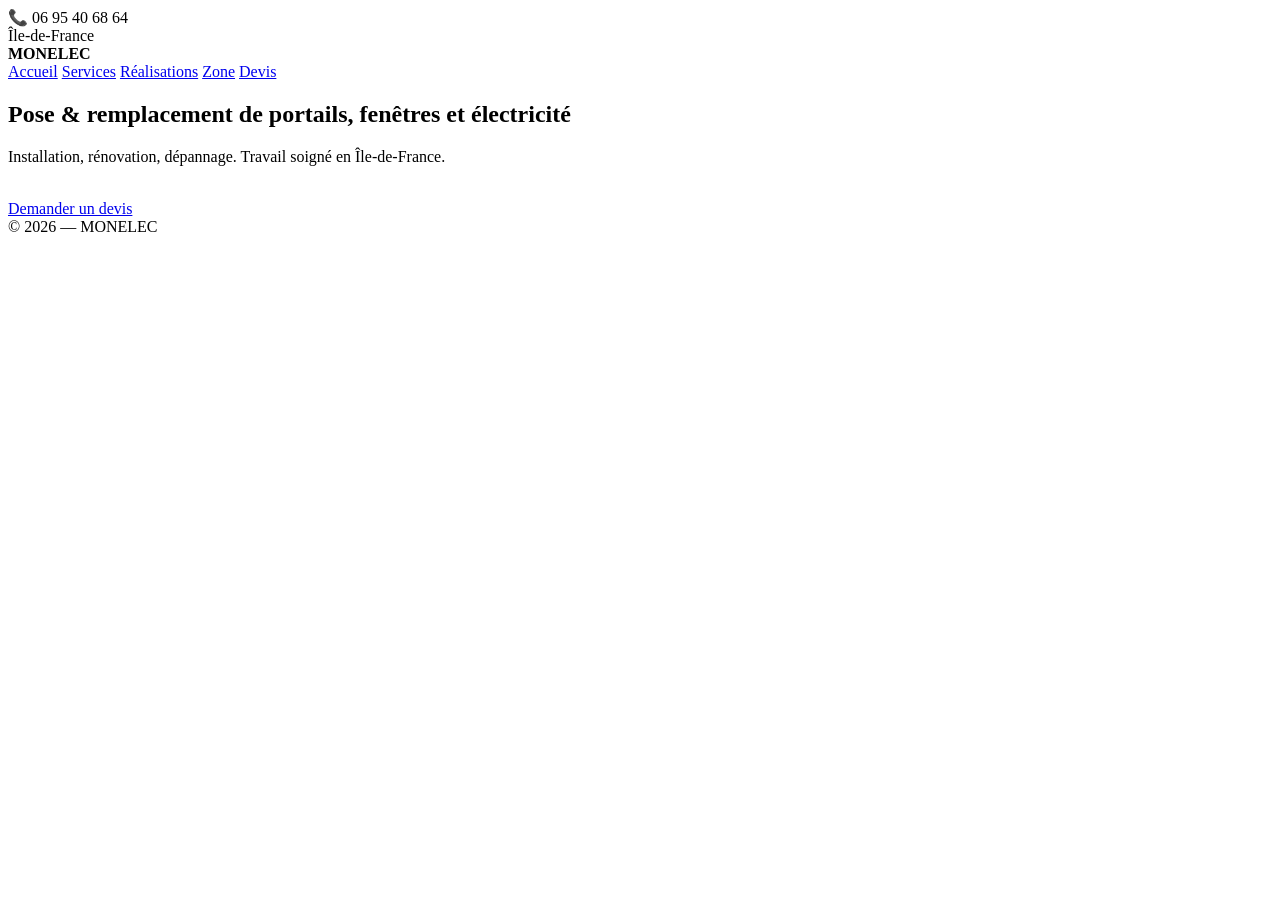
==== commit 4b421bf9: "Update index.html" ====
--- a/index.html
+++ b/index.html
@@ -1,368 +1,54 @@
 <!doctype html>
 <html lang="fr">
 <head>
-  <meta charset="utf-8" />
-  <meta name="viewport" content="width=device-width,initial-scale=1" />
-  <title>MONELEC — Portails, Fenêtres, Garage & Électricité | Île-de-France</title>
-  <meta name="description" content="Pose et remplacement de portails, fenêtres, portes de garage + électricité. Île-de-France. Devis gratuit, travail soigné." />
-  <meta name="theme-color" content="#0b0f14" />
-  <link rel="stylesheet" href="assets/css/style.css">
+<meta charset="utf-8">
+<meta name="viewport" content="width=device-width, initial-scale=1">
+<title>MONELEC — Accueil</title>
+<link rel="stylesheet" href="./assets/css/style.css">
+<script defer src="./assets/js/app.js"></script>
 </head>
 
 <body>
-  <div class="topbar">
-    <div class="wrap row">
-      <div class="left">
-        <a class="chip" href="tel:+33695406864"><b>📞</b><span>06 95 40 68 64</span></a>
-        <a class="chip" href="mailto:monelec3@gmail.com"><b>✉️</b><span>monelec3@gmail.com</span></a>
-      </div>
-      <div class="right">
-        <div class="chip"><b>🕘</b><span>Lun–Sam • 8h–19h</span></div>
-        <div class="chip"><b>📍</b><span>Île-de-France</span></div>
-      </div>
+
+<div class="topbar">
+  <div class="wrap row">
+    <div class="chip">📞 06 95 40 68 64</div>
+    <div class="chip">Île-de-France</div>
+  </div>
+</div>
+
+<header>
+  <div class="wrap nav">
+    <div class="brand">
+      <div class="logo"></div>
+      <strong>MONELEC</strong>
     </div>
+    <nav class="menu">
+      <a href="index.html">Accueil</a>
+      <a href="services.html">Services</a>
+      <a href="realisations.html">Réalisations</a>
+      <a href="zone.html">Zone</a>
+      <a href="devis.html">Devis</a>
+    </nav>
   </div>
+</header>
 
-  <header>
-    <div class="wrap nav">
-      <div class="brand">
-        <div class="logo" aria-hidden="true"></div>
-        <div class="name">
-          <strong>MONELEC</strong>
-          <small>Portails • Fenêtres • Garage • Électricité</small>
-        </div>
-      </div>
+<main class="wrap">
 
-      <nav class="menu" aria-label="Navigation">
-        <a href="index.html" aria-current="page">Accueil</a>
-        <a href="services.html">Services</a>
-        <a href="realisations.html">Réalisations</a>
-        <a href="zone.html">Zone</a>
-        <a href="devis.html">Devis</a>
-      </nav>
+<section class="hero">
+  <h1>Pose & remplacement de portails, fenêtres et électricité</h1>
+  <p>Installation, rénovation, dépannage. Travail soigné en Île-de-France.</p>
+  <br>
+  <a class="btn primary" href="devis.html">Demander un devis</a>
+</section>
 
-      <div style="display:flex; gap:10px; align-items:center;">
-        <a class="btn ghost" href="devis.html#contact">Nous contacter</a>
-        <a class="btn primary" href="devis.html">Devis gratuit</a>
-      </div>
-    </div>
-  </header>
+</main>
 
-  <main class="wrap">
-    <section class="hero reveal">
-      <div class="heroText">
-        <div class="kickers">
-          <div class="k"><span class="dot"></span> Travail soigné</div>
-          <div class="k"><span class="dot"></span> Devis gratuit</div>
-          <div class="k"><span class="dot"></span> Île-de-France</div>
-          <div class="k"><span class="dot"></span> 06 95 40 68 64</div>
-        </div>
+<footer>
+  <div class="wrap">
+    © 2026 — MONELEC
+  </div>
+</footer>
 
-        <h1>Pose & remplacement de portails, fenêtres, portes de garage — + électricité.</h1>
-        <p class="sub">
-          Installation, rénovation et dépannage. Finitions propres, réglages, étanchéité et conseil sur les matériaux.
-          Déplacement hors Île-de-France possible sur demande.
-        </p>
-
-        <div class="actions">
-          <a class="btn primary" href="devis.html">🧾 Demander un devis</a>
-          <a class="btn" href="tel:+33695406864">📞 Appeler</a>
-          <a class="btn" href="mailto:monelec3@gmail.com">✉️ Email</a>
-          <a class="btn" href="realisations.html">📸 Photos</a>
-        </div>
-
-        <div class="proofs">
-          <div class="proof">
-            <b>Finitions & réglages</b>
-            <span>Pose précise, alignement, étanchéité, rendu propre.</span>
-          </div>
-          <div class="proof">
-            <b>Conseil & solutions</b>
-            <span>On vous oriente selon votre besoin et votre budget.</span>
-          </div>
-          <div class="proof">
-            <b>Intervention IDF</b>
-            <span>Île-de-France + déplacement sur demande.</span>
-          </div>
-        </div>
-      </div>
-
-      <section class="carouselFull reveal" aria-label="Carrousel photos">
-        <div class="carTop">
-          <div>
-            <b>Nos réalisations</b>
-            <span>Portails • Fenêtres • Électricité</span>
-          </div>
-          <div class="carTopRight">
-            <div class="miniTag">📞 06 95 40 68 64</div>
-            <a class="btn primary" href="devis.html">Devis gratuit</a>
-          </div>
-        </div>
-
-        <div class="viewport">
-          <div class="track" id="track">
-            <div class="slide active">
-              <img alt="Portail 1" src="portail-1.jpg" />
-              <div class="overlay"></div>
-              <div class="shine"></div>
-              <div class="cap">
-                <div>
-                  <b>Portail</b>
-                  <span>Pose • motorisation • finitions</span>
-                </div>
-                <div class="badge">06 95 40 68 64</div>
-              </div>
-            </div>
-
-            <div class="slide">
-              <img alt="Portail 2" src="portail-2.jpg" />
-              <div class="overlay"></div>
-              <div class="shine"></div>
-              <div class="cap">
-                <div>
-                  <b>Portail</b>
-                  <span>Installation • réglages • sécurité</span>
-                </div>
-                <div class="badge">Devis gratuit</div>
-              </div>
-            </div>
-
-            <div class="slide">
-              <img alt="Portail 3" src="portail-3.jpg" />
-              <div class="overlay"></div>
-              <div class="shine"></div>
-              <div class="cap">
-                <div>
-                  <b>Portail</b>
-                  <span>Alignement • finition • propre</span>
-                </div>
-                <div class="badge">Île-de-France</div>
-              </div>
-            </div>
-
-            <div class="slide">
-              <img alt="Fenêtres 1" src="fenetre-1.jpg" />
-              <div class="overlay"></div>
-              <div class="shine"></div>
-              <div class="cap">
-                <div>
-                  <b>Fenêtres</b>
-                  <span>Isolation • étanchéité • rénovation</span>
-                </div>
-                <div class="badge">06 95 40 68 64</div>
-              </div>
-            </div>
-
-            <div class="slide">
-              <img alt="Fenêtres 2" src="fenetre-2.jpg" />
-              <div class="overlay"></div>
-              <div class="shine"></div>
-              <div class="cap">
-                <div>
-                  <b>Fenêtres</b>
-                  <span>Remplacement • réglages • finitions</span>
-                </div>
-                <div class="badge">Devis gratuit</div>
-              </div>
-            </div>
-
-            <div class="slide">
-              <img alt="Électricité 1" src="elec-1.jpg" />
-              <div class="overlay"></div>
-              <div class="shine"></div>
-              <div class="cap">
-                <div>
-                  <b>Électricité</b>
-                  <span>Tableau • prises • éclairage</span>
-                </div>
-                <div class="badge">monelec3@gmail.com</div>
-              </div>
-            </div>
-
-            <div class="slide">
-              <img alt="Électricité 2" src="elec-2.jpg" />
-              <div class="overlay"></div>
-              <div class="shine"></div>
-              <div class="cap">
-                <div>
-                  <b>Électricité</b>
-                  <span>Dépannage • mise aux normes</span>
-                </div>
-                <div class="badge">Île-de-France</div>
-              </div>
-            </div>
-          </div>
-
-          <div class="arrow left" id="prev" aria-label="Précédent">‹</div>
-          <div class="arrow right" id="next" aria-label="Suivant">›</div>
-          <div class="dots" id="dots" aria-label="Pagination"></div>
-        </div>
-      </section>
-
-      <section class="reviews-band reveal" aria-label="Bandeau avis">
-        <div class="reviews-head">
-          <b>Avis clients</b>
-          <span><span class="badge-note">Exemples (en attendant les vrais avis)</span></span>
-        </div>
-
-        <div class="marquee">
-          <div class="marquee-track" id="reviewsTrack">
-            <div class="review-pill">
-              <div class="review-avatar">ML</div>
-              <div class="review-body">
-                <b>Marie L.</b>
-                <div class="stars" aria-label="5 étoiles">
-                  <span class="star"></span><span class="star"></span><span class="star"></span><span class="star"></span><span class="star"></span>
-                </div>
-                <p>Pose portail nickel, finitions propres et chantier impeccable.</p>
-                <div class="review-meta">Île-de-France • Portail</div>
-              </div>
-            </div>
-
-            <div class="review-pill">
-              <div class="review-avatar">KA</div>
-              <div class="review-body">
-                <b>Karim A.</b>
-                <div class="stars" aria-label="5 étoiles">
-                  <span class="star"></span><span class="star"></span><span class="star"></span><span class="star"></span><span class="star"></span>
-                </div>
-                <p>Remplacement fenêtres : isolation top, délais respectés.</p>
-                <div class="review-meta">Île-de-France • Fenêtres</div>
-              </div>
-            </div>
-
-            <div class="review-pill">
-              <div class="review-avatar">SR</div>
-              <div class="review-body">
-                <b>Sandra R.</b>
-                <div class="stars" aria-label="4 étoiles">
-                  <span class="star"></span><span class="star"></span><span class="star"></span><span class="star"></span><span class="star dim"></span>
-                </div>
-                <p>Électricité bien expliquée, travail sérieux et propre.</p>
-                <div class="review-meta">Île-de-France • Électricité</div>
-              </div>
-            </div>
-
-            <div class="review-pill">
-              <div class="review-avatar">TP</div>
-              <div class="review-body">
-                <b>Thomas P.</b>
-                <div class="stars" aria-label="5 étoiles">
-                  <span class="star"></span><span class="star"></span><span class="star"></span><span class="star"></span><span class="star"></span>
-                </div>
-                <p>Dépannage rapide, explications claires, mise aux normes OK.</p>
-                <div class="review-meta">Île-de-France • Dépannage</div>
-              </div>
-            </div>
-
-            <!-- duplications for seamless scroll -->
-            <div class="review-pill">
-              <div class="review-avatar">ML</div>
-              <div class="review-body">
-                <b>Marie L.</b>
-                <div class="stars" aria-label="5 étoiles">
-                  <span class="star"></span><span class="star"></span><span class="star"></span><span class="star"></span><span class="star"></span>
-                </div>
-                <p>Pose portail nickel, finitions propres et chantier impeccable.</p>
-                <div class="review-meta">Île-de-France • Portail</div>
-              </div>
-            </div>
-
-            <div class="review-pill">
-              <div class="review-avatar">KA</div>
-              <div class="review-body">
-                <b>Karim A.</b>
-                <div class="stars" aria-label="5 étoiles">
-                  <span class="star"></span><span class="star"></span><span class="star"></span><span class="star"></span><span class="star"></span>
-                </div>
-                <p>Remplacement fenêtres : isolation top, délais respectés.</p>
-                <div class="review-meta">Île-de-France • Fenêtres</div>
-              </div>
-            </div>
-
-            <div class="review-pill">
-              <div class="review-avatar">SR</div>
-              <div class="review-body">
-                <b>Sandra R.</b>
-                <div class="stars" aria-label="4 étoiles">
-                  <span class="star"></span><span class="star"></span><span class="star"></span><span class="star"></span><span class="star dim"></span>
-                </div>
-                <p>Électricité bien expliquée, travail sérieux et propre.</p>
-                <div class="review-meta">Île-de-France • Électricité</div>
-              </div>
-            </div>
-
-            <div class="review-pill">
-              <div class="review-avatar">TP</div>
-              <div class="review-body">
-                <b>Thomas P.</b>
-                <div class="stars" aria-label="5 étoiles">
-                  <span class="star"></span><span class="star"></span><span class="star"></span><span class="star"></span><span class="star"></span>
-                </div>
-                <p>Dépannage rapide, explications claires, mise aux normes OK.</p>
-                <div class="review-meta">Île-de-France • Dépannage</div>
-              </div>
-            </div>
-          </div>
-        </div>
-      </section>
-    </section>
-
-    <section class="section reveal">
-      <div class="sectionTitle">
-        <h2>Services</h2>
-        <p>Tout corps de métier (focus : menuiseries & électricité).</p>
-      </div>
-
-      <div class="grid4">
-        <div class="card">
-          <div class="icon">🧱</div>
-          <b>Portails</b>
-          <span>Pose, remplacement, motorisation, réglages, finitions.</span>
-        </div>
-        <div class="card">
-          <div class="icon">🪟</div>
-          <b>Fenêtres</b>
-          <span>Rénovation, étanchéité, vitrage, isolation.</span>
-        </div>
-        <div class="card">
-          <div class="icon">🧰</div>
-          <b>Garage</b>
-          <span>Installation, motorisation, dépannage, sécurité.</span>
-        </div>
-        <div class="card">
-          <div class="icon">⚡</div>
-          <b>Électricité</b>
-          <span>Prises, éclairage, tableau, mise aux normes.</span>
-        </div>
-      </div>
-
-      <div style="height:12px"></div>
-      <a class="btn primary" href="services.html">Voir tous les services</a>
-      <a class="btn" href="devis.html">Demander un devis</a>
-    </section>
-
-    <footer>
-      <div class="wrap foot">
-        <div>
-          <strong style="letter-spacing:.6px; text-transform:uppercase;">MONELEC</strong>
-          <small>Portails • Fenêtres • Garage • Électricité — Île-de-France</small>
-          <small>📞 06 95 40 68 64 • ✉️ monelec3@gmail.com</small>
-        </div>
-        <div style="text-align:right;">
-          <div>© <span id="y"></span> — Tous droits réservés</div>
-          <small>Devis gratuit • Travail soigné</small>
-        </div>
-      </div>
-    </footer>
-  </main>
-
-  <div class="fab" aria-label="Raccourcis">
-    <a class="quote" href="devis.html">🧾 Devis</a>
-    <a class="call" href="tel:+33695406864">📞 06 95 40 68 64</a>
-    <a class="mail" href="mailto:monelec3@gmail.com">✉️ Email</a>
-  </div>
-
-  <script src="assets/js/app.js"></script>
 </body>
 </html>
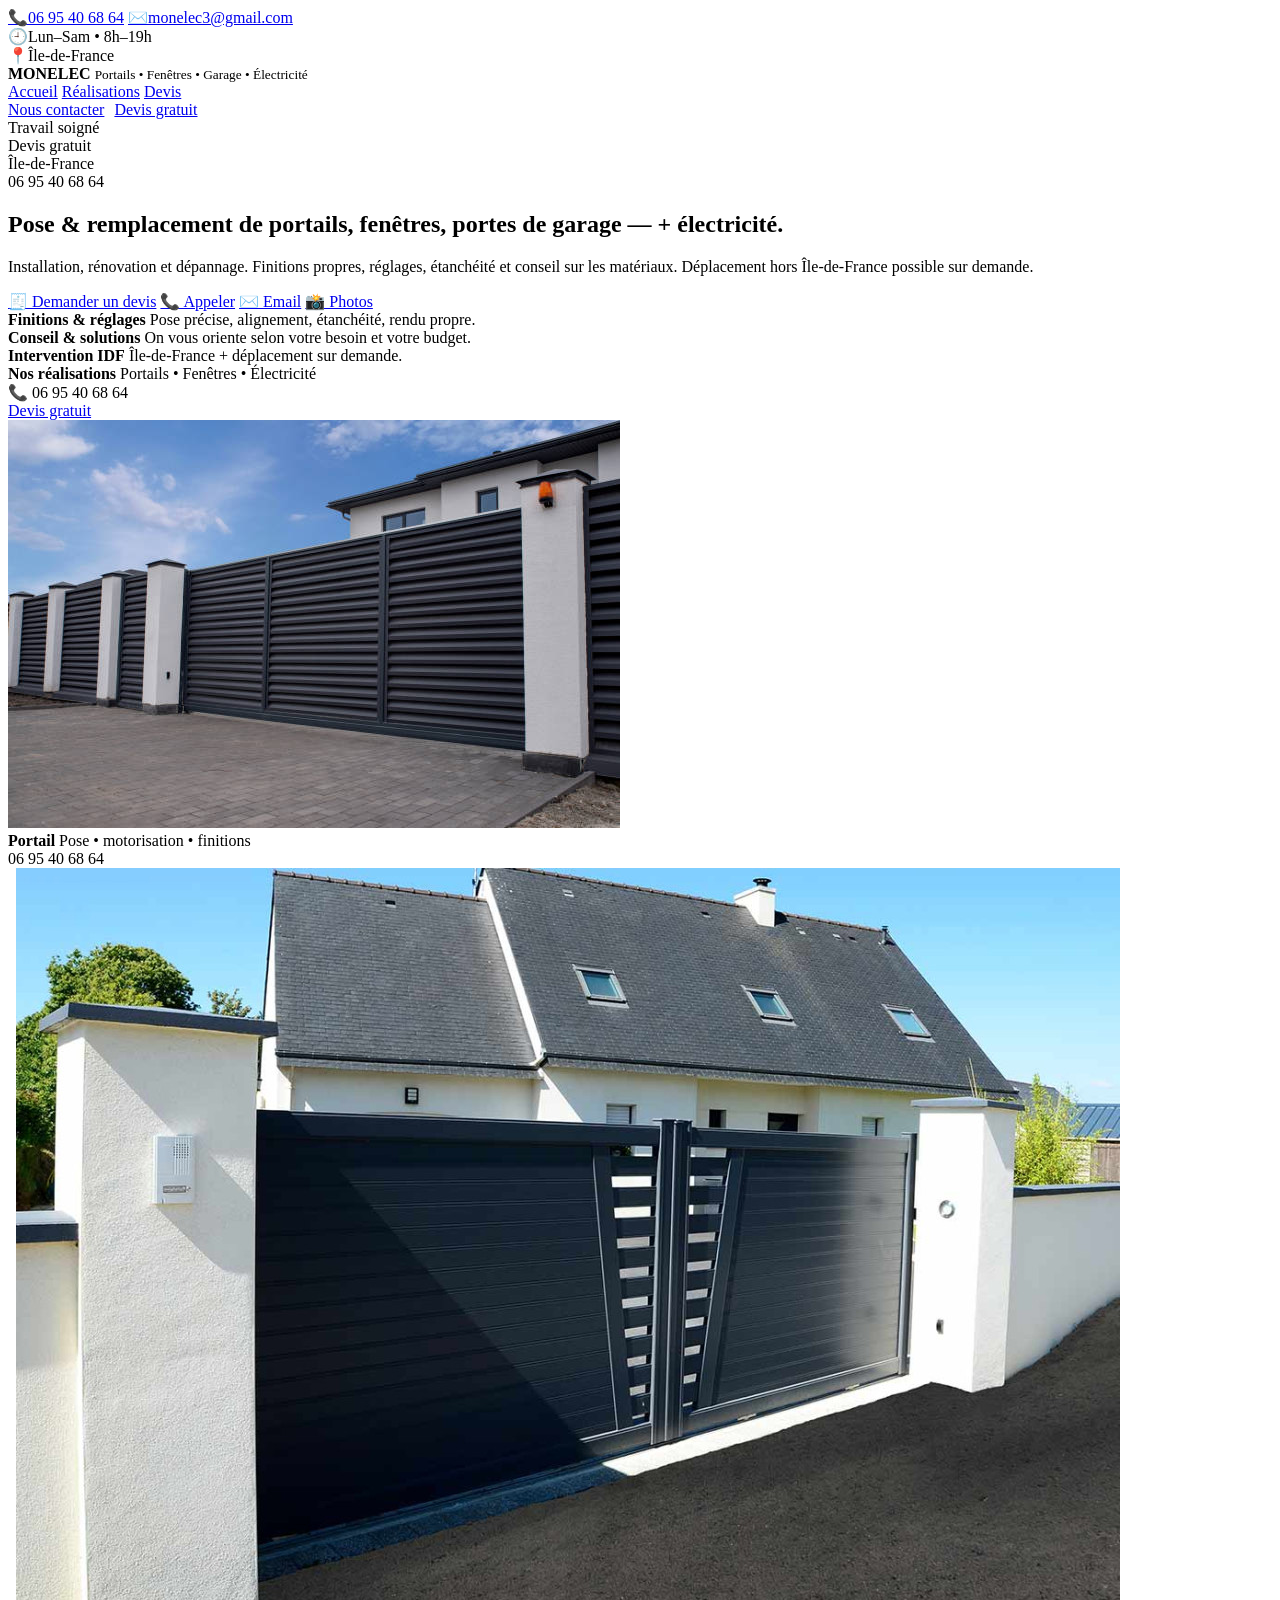
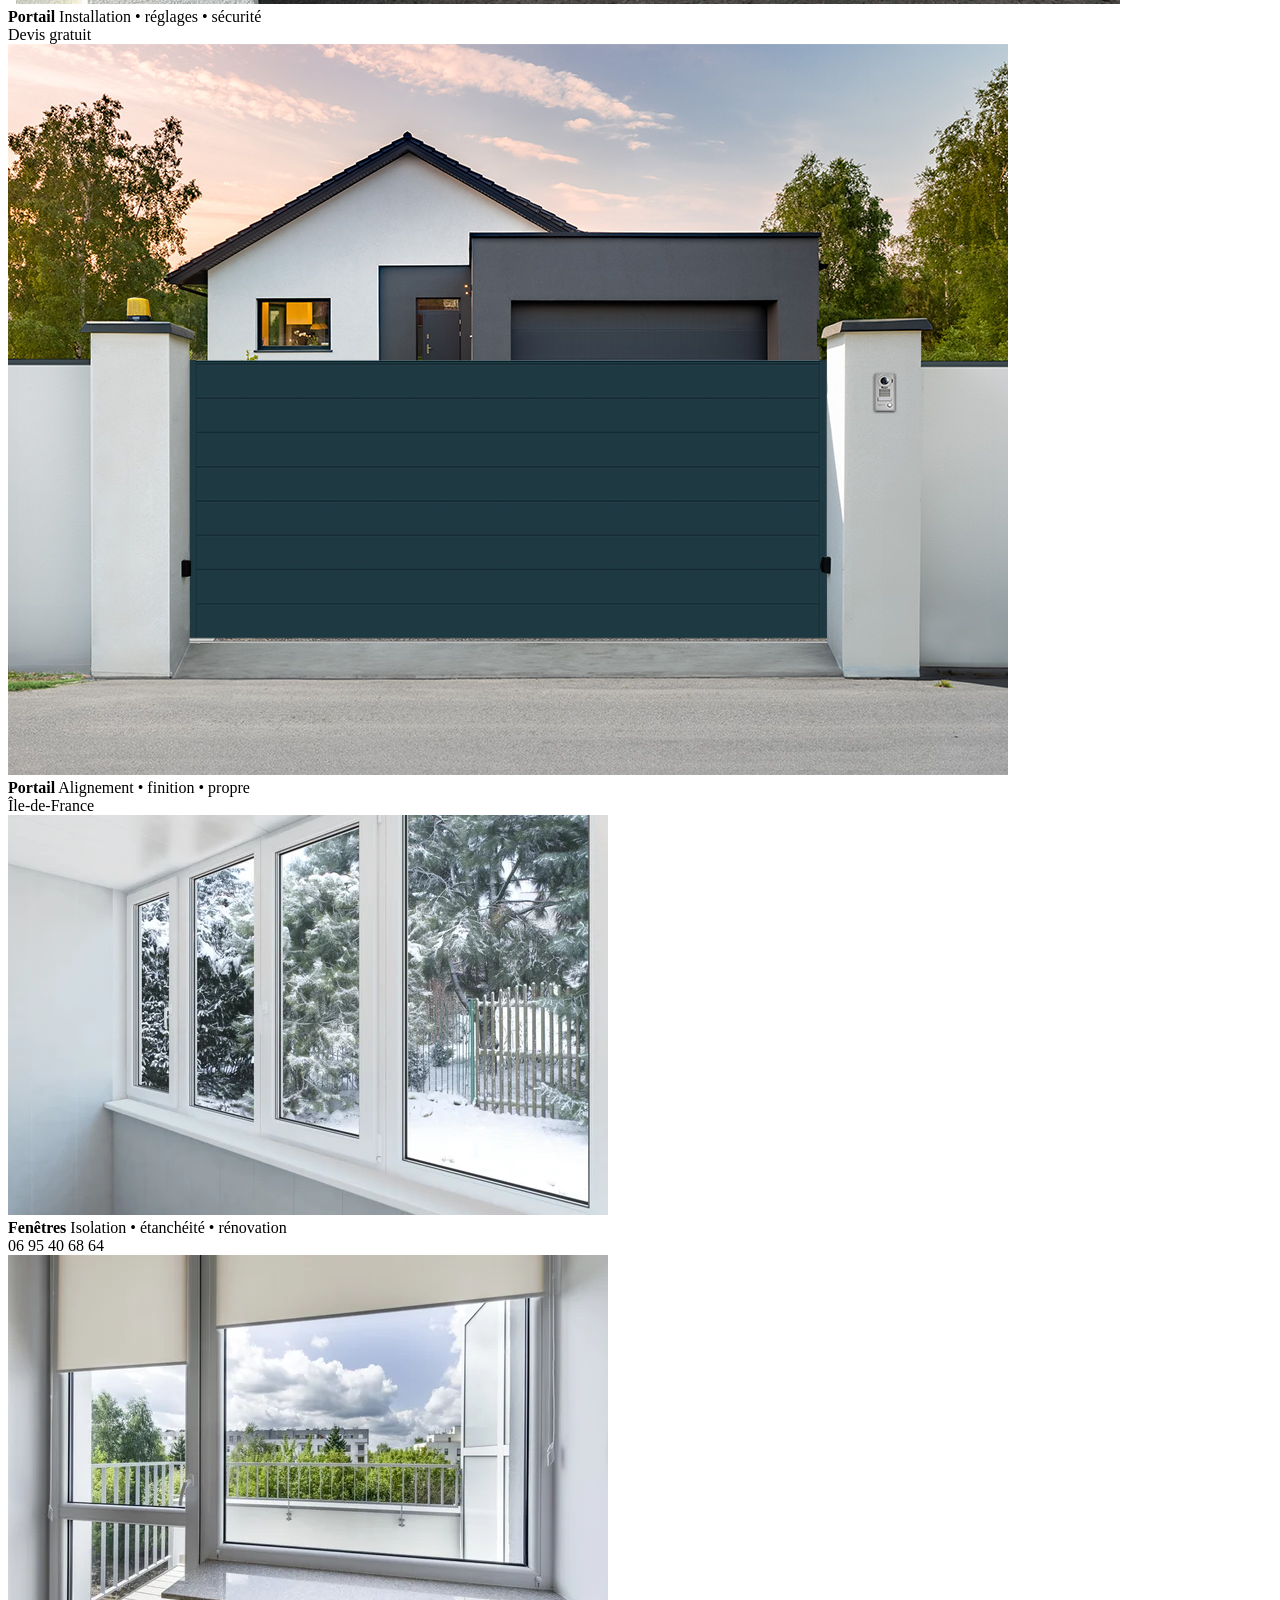
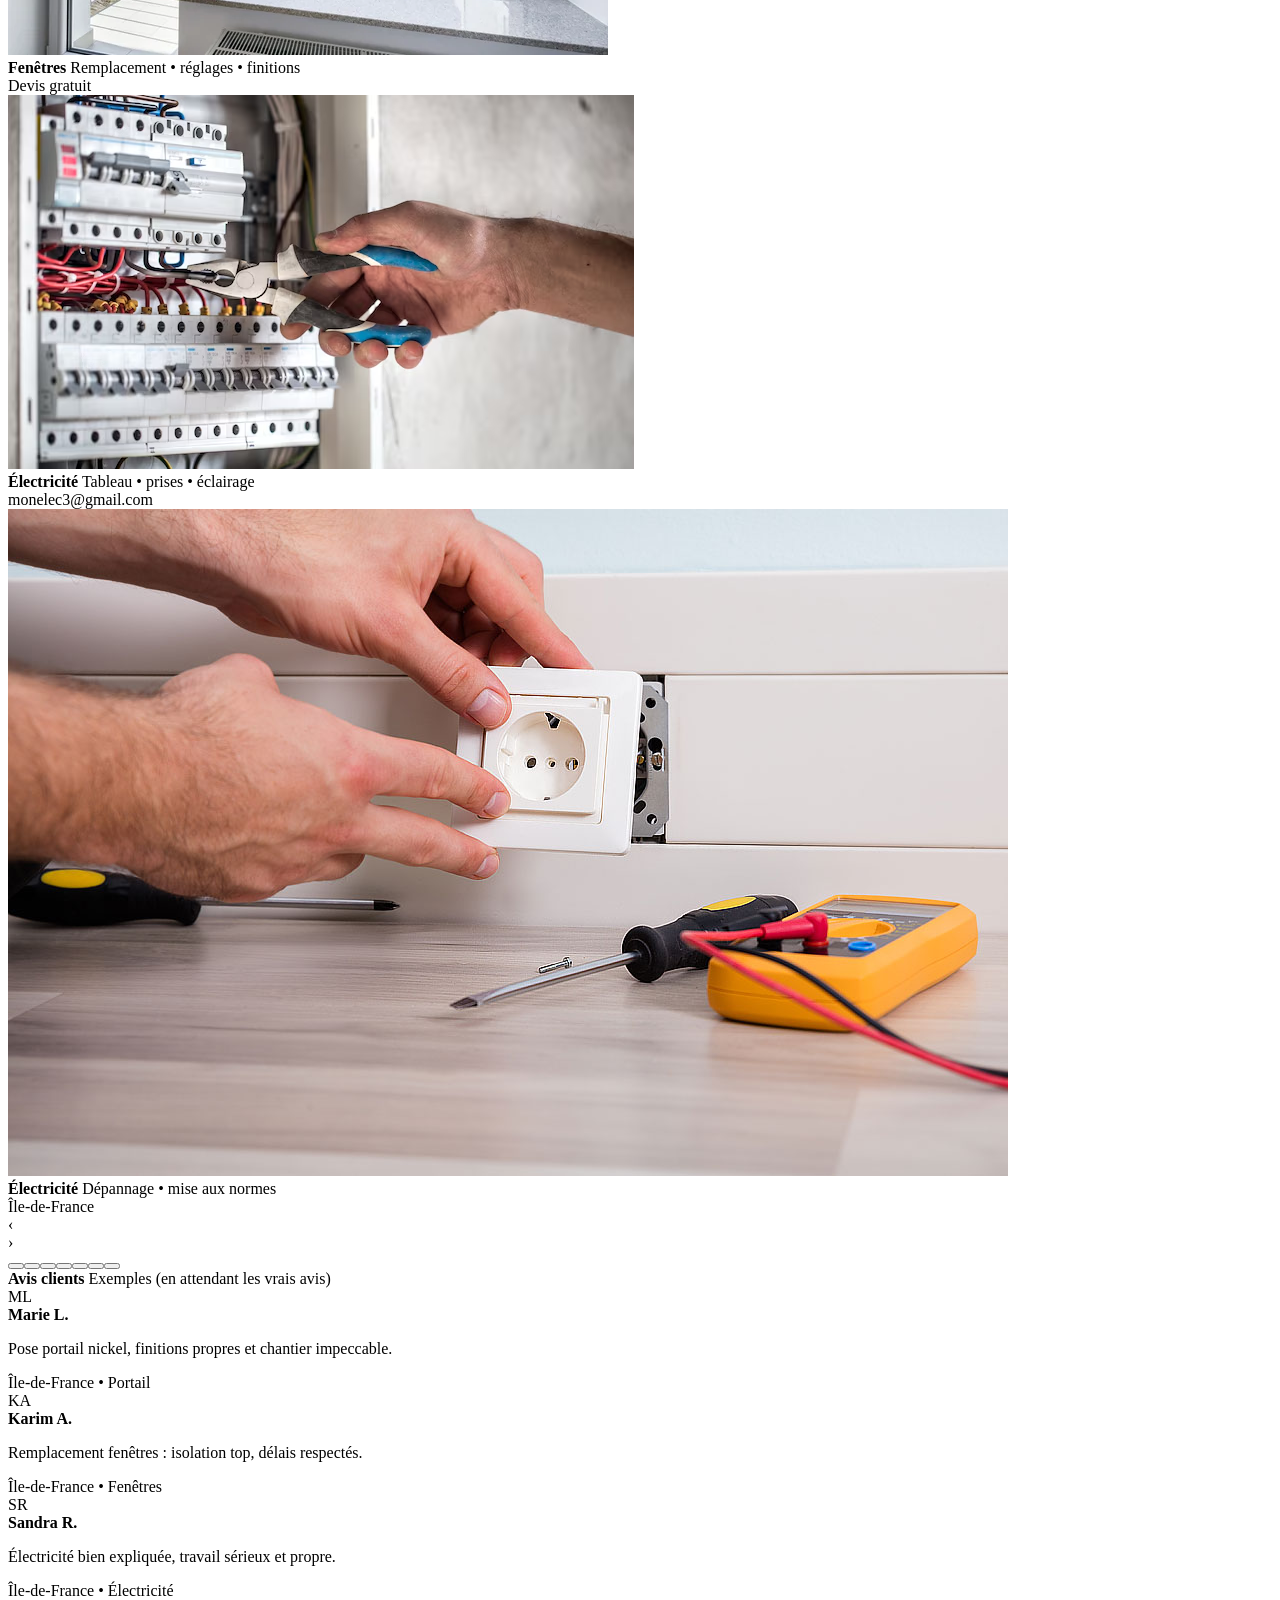
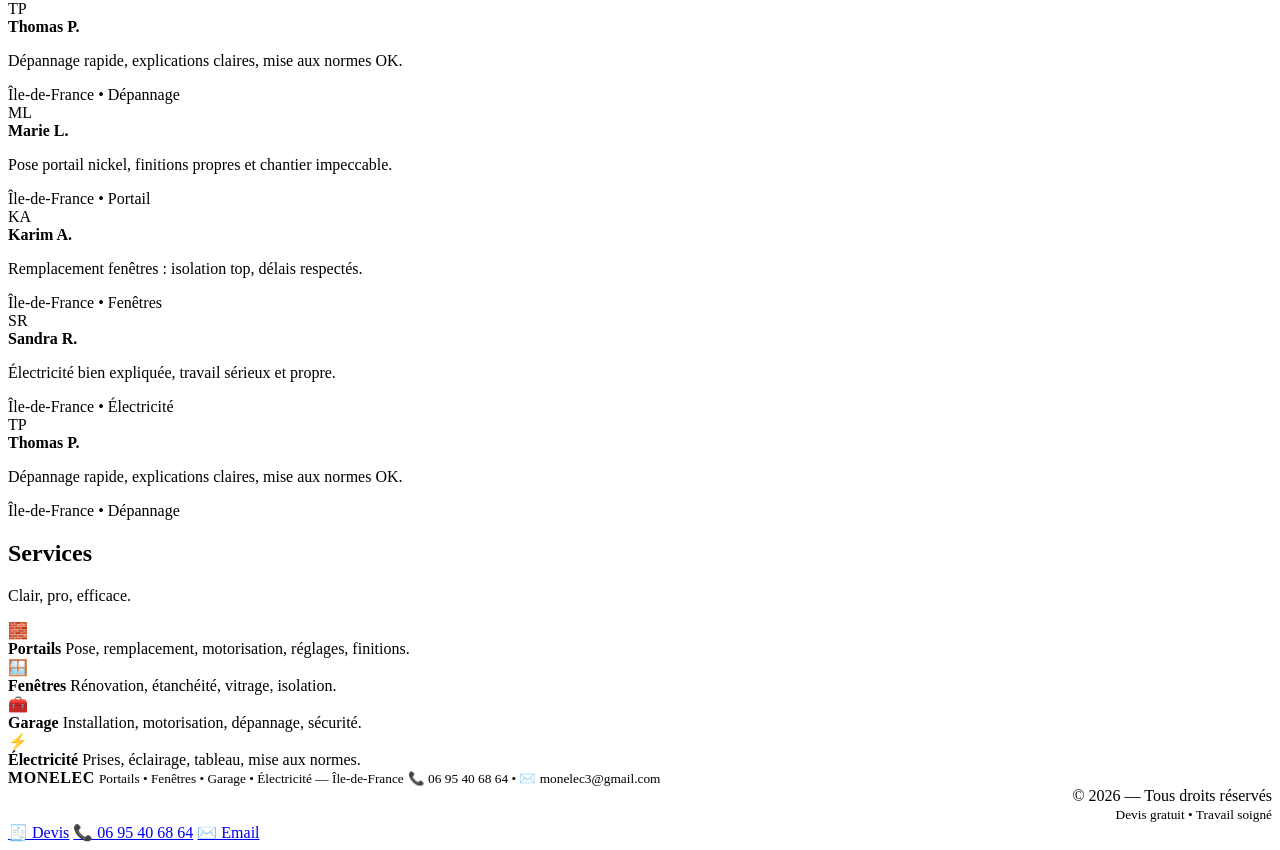
==== commit e987b6cb: "Update index.html" ====
--- a/index.html
+++ b/index.html
@@ -1,54 +1,362 @@
 <!doctype html>
 <html lang="fr">
 <head>
-<meta charset="utf-8">
-<meta name="viewport" content="width=device-width, initial-scale=1">
-<title>MONELEC — Accueil</title>
-<link rel="stylesheet" href="./assets/css/style.css">
-<script defer src="./assets/js/app.js"></script>
+  <meta charset="utf-8" />
+  <meta name="viewport" content="width=device-width,initial-scale=1" />
+  <title>MONELEC — Portails, Fenêtres, Garage & Électricité | Île-de-France</title>
+  <meta name="description" content="Pose et remplacement de portails, fenêtres, portes de garage + électricité. Île-de-France. Devis gratuit, travail soigné." />
+  <meta name="theme-color" content="#0b0f14" />
+  <link rel="stylesheet" href="assets/css/style.css">
 </head>
 
 <body>
-
-<div class="topbar">
-  <div class="wrap row">
-    <div class="chip">📞 06 95 40 68 64</div>
-    <div class="chip">Île-de-France</div>
+  <div class="topbar">
+    <div class="wrap row">
+      <div class="left">
+        <a class="chip" href="tel:+33695406864"><b>📞</b><span>06 95 40 68 64</span></a>
+        <a class="chip" href="mailto:monelec3@gmail.com"><b>✉️</b><span>monelec3@gmail.com</span></a>
+      </div>
+      <div class="right">
+        <div class="chip"><b>🕘</b><span>Lun–Sam • 8h–19h</span></div>
+        <div class="chip"><b>📍</b><span>Île-de-France</span></div>
+      </div>
+    </div>
   </div>
-</div>
-
-<header>
-  <div class="wrap nav">
-    <div class="brand">
-      <div class="logo"></div>
-      <strong>MONELEC</strong>
+
+  <header>
+    <div class="wrap nav">
+      <div class="brand">
+        <div class="logo" aria-hidden="true"></div>
+        <div class="name">
+          <strong>MONELEC</strong>
+          <small>Portails • Fenêtres • Garage • Électricité</small>
+        </div>
+      </div>
+
+      <nav class="menu" aria-label="Navigation">
+        <a href="index.html">Accueil</a>
+        <a href="realisations.html">Réalisations</a>
+        <a href="devis.html">Devis</a>
+      </nav>
+
+      <div style="display:flex; gap:10px; align-items:center;">
+        <a class="btn ghost" href="devis.html#contact">Nous contacter</a>
+        <a class="btn primary" href="devis.html#devis">Devis gratuit</a>
+      </div>
     </div>
-    <nav class="menu">
-      <a href="index.html">Accueil</a>
-      <a href="services.html">Services</a>
-      <a href="realisations.html">Réalisations</a>
-      <a href="zone.html">Zone</a>
-      <a href="devis.html">Devis</a>
-    </nav>
+  </header>
+
+  <main class="wrap">
+    <section class="hero reveal">
+      <div class="heroText">
+        <div class="kickers">
+          <div class="k"><span class="dot"></span> Travail soigné</div>
+          <div class="k"><span class="dot"></span> Devis gratuit</div>
+          <div class="k"><span class="dot"></span> Île-de-France</div>
+          <div class="k"><span class="dot"></span> 06 95 40 68 64</div>
+        </div>
+
+        <h1>Pose & remplacement de portails, fenêtres, portes de garage — + électricité.</h1>
+        <p class="sub">
+          Installation, rénovation et dépannage. Finitions propres, réglages, étanchéité et conseil sur les matériaux.
+          Déplacement hors Île-de-France possible sur demande.
+        </p>
+
+        <div class="actions">
+          <a class="btn primary" href="devis.html#devis">🧾 Demander un devis</a>
+          <a class="btn" href="tel:+33695406864">📞 Appeler</a>
+          <a class="btn" href="mailto:monelec3@gmail.com">✉️ Email</a>
+          <a class="btn" href="realisations.html">📸 Photos</a>
+        </div>
+
+        <div class="proofs">
+          <div class="proof">
+            <b>Finitions & réglages</b>
+            <span>Pose précise, alignement, étanchéité, rendu propre.</span>
+          </div>
+          <div class="proof">
+            <b>Conseil & solutions</b>
+            <span>On vous oriente selon votre besoin et votre budget.</span>
+          </div>
+          <div class="proof">
+            <b>Intervention IDF</b>
+            <span>Île-de-France + déplacement sur demande.</span>
+          </div>
+        </div>
+      </div>
+
+      <section class="carouselFull reveal" aria-label="Carrousel photos">
+        <div class="carTop">
+          <div>
+            <b>Nos réalisations</b>
+            <span>Portails • Fenêtres • Électricité</span>
+          </div>
+          <div class="carTopRight">
+            <div class="miniTag">📞 06 95 40 68 64</div>
+            <a class="btn primary" href="devis.html#devis">Devis gratuit</a>
+          </div>
+        </div>
+
+        <div class="viewport">
+          <div class="track" id="track">
+            <div class="slide active">
+              <img alt="Portail 1" src="portail-1.jpg" />
+              <div class="overlay"></div>
+              <div class="shine"></div>
+              <div class="cap">
+                <div>
+                  <b>Portail</b>
+                  <span>Pose • motorisation • finitions</span>
+                </div>
+                <div class="badge">06 95 40 68 64</div>
+              </div>
+            </div>
+
+            <div class="slide">
+              <img alt="Portail 2" src="portail-2.jpg" />
+              <div class="overlay"></div>
+              <div class="shine"></div>
+              <div class="cap">
+                <div>
+                  <b>Portail</b>
+                  <span>Installation • réglages • sécurité</span>
+                </div>
+                <div class="badge">Devis gratuit</div>
+              </div>
+            </div>
+
+            <div class="slide">
+              <img alt="Portail 3" src="portail-3.jpg" />
+              <div class="overlay"></div>
+              <div class="shine"></div>
+              <div class="cap">
+                <div>
+                  <b>Portail</b>
+                  <span>Alignement • finition • propre</span>
+                </div>
+                <div class="badge">Île-de-France</div>
+              </div>
+            </div>
+
+            <div class="slide">
+              <img alt="Fenêtres 1" src="fenetre-1.jpg" />
+              <div class="overlay"></div>
+              <div class="shine"></div>
+              <div class="cap">
+                <div>
+                  <b>Fenêtres</b>
+                  <span>Isolation • étanchéité • rénovation</span>
+                </div>
+                <div class="badge">06 95 40 68 64</div>
+              </div>
+            </div>
+
+            <div class="slide">
+              <img alt="Fenêtres 2" src="fenetre-2.jpg" />
+              <div class="overlay"></div>
+              <div class="shine"></div>
+              <div class="cap">
+                <div>
+                  <b>Fenêtres</b>
+                  <span>Remplacement • réglages • finitions</span>
+                </div>
+                <div class="badge">Devis gratuit</div>
+              </div>
+            </div>
+
+            <div class="slide">
+              <img alt="Électricité 1" src="elec-1.jpg" />
+              <div class="overlay"></div>
+              <div class="shine"></div>
+              <div class="cap">
+                <div>
+                  <b>Électricité</b>
+                  <span>Tableau • prises • éclairage</span>
+                </div>
+                <div class="badge">monelec3@gmail.com</div>
+              </div>
+            </div>
+
+            <div class="slide">
+              <img alt="Électricité 2" src="elec-2.jpg" />
+              <div class="overlay"></div>
+              <div class="shine"></div>
+              <div class="cap">
+                <div>
+                  <b>Électricité</b>
+                  <span>Dépannage • mise aux normes</span>
+                </div>
+                <div class="badge">Île-de-France</div>
+              </div>
+            </div>
+          </div>
+
+          <div class="arrow left" id="prev" aria-label="Précédent">‹</div>
+          <div class="arrow right" id="next" aria-label="Suivant">›</div>
+          <div class="dots" id="dots" aria-label="Pagination"></div>
+        </div>
+      </section>
+
+      <section class="reviews-band reveal" aria-label="Bandeau avis">
+        <div class="reviews-head">
+          <b>Avis clients</b>
+          <span><span class="badge-note">Exemples (en attendant les vrais avis)</span></span>
+        </div>
+
+        <div class="marquee">
+          <div class="marquee-track" id="reviewsTrack">
+            <div class="review-pill">
+              <div class="review-avatar">ML</div>
+              <div class="review-body">
+                <b>Marie L.</b>
+                <div class="stars" aria-label="5 étoiles">
+                  <span class="star"></span><span class="star"></span><span class="star"></span><span class="star"></span><span class="star"></span>
+                </div>
+                <p>Pose portail nickel, finitions propres et chantier impeccable.</p>
+                <div class="review-meta">Île-de-France • Portail</div>
+              </div>
+            </div>
+
+            <div class="review-pill">
+              <div class="review-avatar">KA</div>
+              <div class="review-body">
+                <b>Karim A.</b>
+                <div class="stars" aria-label="5 étoiles">
+                  <span class="star"></span><span class="star"></span><span class="star"></span><span class="star"></span><span class="star"></span>
+                </div>
+                <p>Remplacement fenêtres : isolation top, délais respectés.</p>
+                <div class="review-meta">Île-de-France • Fenêtres</div>
+              </div>
+            </div>
+
+            <div class="review-pill">
+              <div class="review-avatar">SR</div>
+              <div class="review-body">
+                <b>Sandra R.</b>
+                <div class="stars" aria-label="4 étoiles">
+                  <span class="star"></span><span class="star"></span><span class="star"></span><span class="star"></span><span class="star dim"></span>
+                </div>
+                <p>Électricité bien expliquée, travail sérieux et propre.</p>
+                <div class="review-meta">Île-de-France • Électricité</div>
+              </div>
+            </div>
+
+            <div class="review-pill">
+              <div class="review-avatar">TP</div>
+              <div class="review-body">
+                <b>Thomas P.</b>
+                <div class="stars" aria-label="5 étoiles">
+                  <span class="star"></span><span class="star"></span><span class="star"></span><span class="star"></span><span class="star"></span>
+                </div>
+                <p>Dépannage rapide, explications claires, mise aux normes OK.</p>
+                <div class="review-meta">Île-de-France • Dépannage</div>
+              </div>
+            </div>
+
+            <!-- Duplication pour boucle fluide -->
+            <div class="review-pill">
+              <div class="review-avatar">ML</div>
+              <div class="review-body">
+                <b>Marie L.</b>
+                <div class="stars" aria-label="5 étoiles">
+                  <span class="star"></span><span class="star"></span><span class="star"></span><span class="star"></span><span class="star"></span>
+                </div>
+                <p>Pose portail nickel, finitions propres et chantier impeccable.</p>
+                <div class="review-meta">Île-de-France • Portail</div>
+              </div>
+            </div>
+
+            <div class="review-pill">
+              <div class="review-avatar">KA</div>
+              <div class="review-body">
+                <b>Karim A.</b>
+                <div class="stars" aria-label="5 étoiles">
+                  <span class="star"></span><span class="star"></span><span class="star"></span><span class="star"></span><span class="star"></span>
+                </div>
+                <p>Remplacement fenêtres : isolation top, délais respectés.</p>
+                <div class="review-meta">Île-de-France • Fenêtres</div>
+              </div>
+            </div>
+
+            <div class="review-pill">
+              <div class="review-avatar">SR</div>
+              <div class="review-body">
+                <b>Sandra R.</b>
+                <div class="stars" aria-label="4 étoiles">
+                  <span class="star"></span><span class="star"></span><span class="star"></span><span class="star"></span><span class="star dim"></span>
+                </div>
+                <p>Électricité bien expliquée, travail sérieux et propre.</p>
+                <div class="review-meta">Île-de-France • Électricité</div>
+              </div>
+            </div>
+
+            <div class="review-pill">
+              <div class="review-avatar">TP</div>
+              <div class="review-body">
+                <b>Thomas P.</b>
+                <div class="stars" aria-label="5 étoiles">
+                  <span class="star"></span><span class="star"></span><span class="star"></span><span class="star"></span><span class="star"></span>
+                </div>
+                <p>Dépannage rapide, explications claires, mise aux normes OK.</p>
+                <div class="review-meta">Île-de-France • Dépannage</div>
+              </div>
+            </div>
+          </div>
+        </div>
+      </section>
+    </section>
+
+    <section class="section reveal" id="services">
+      <div class="sectionTitle">
+        <h2>Services</h2>
+        <p>Clair, pro, efficace.</p>
+      </div>
+
+      <div class="grid4">
+        <div class="card">
+          <div class="icon">🧱</div>
+          <b>Portails</b>
+          <span>Pose, remplacement, motorisation, réglages, finitions.</span>
+        </div>
+        <div class="card">
+          <div class="icon">🪟</div>
+          <b>Fenêtres</b>
+          <span>Rénovation, étanchéité, vitrage, isolation.</span>
+        </div>
+        <div class="card">
+          <div class="icon">🧰</div>
+          <b>Garage</b>
+          <span>Installation, motorisation, dépannage, sécurité.</span>
+        </div>
+        <div class="card">
+          <div class="icon">⚡</div>
+          <b>Électricité</b>
+          <span>Prises, éclairage, tableau, mise aux normes.</span>
+        </div>
+      </div>
+    </section>
+
+    <footer>
+      <div class="wrap foot">
+        <div>
+          <strong style="letter-spacing:.6px; text-transform:uppercase;">MONELEC</strong>
+          <small>Portails • Fenêtres • Garage • Électricité — Île-de-France</small>
+          <small>📞 06 95 40 68 64 • ✉️ monelec3@gmail.com</small>
+        </div>
+        <div style="text-align:right;">
+          <div>© <span id="y"></span> — Tous droits réservés</div>
+          <small>Devis gratuit • Travail soigné</small>
+        </div>
+      </div>
+    </footer>
+  </main>
+
+  <div class="fab" aria-label="Raccourcis">
+    <a class="quote" href="devis.html#devis">🧾 Devis</a>
+    <a class="call" href="tel:+33695406864">📞 06 95 40 68 64</a>
+    <a class="mail" href="mailto:monelec3@gmail.com">✉️ Email</a>
   </div>
-</header>
-
-<main class="wrap">
-
-<section class="hero">
-  <h1>Pose & remplacement de portails, fenêtres et électricité</h1>
-  <p>Installation, rénovation, dépannage. Travail soigné en Île-de-France.</p>
-  <br>
-  <a class="btn primary" href="devis.html">Demander un devis</a>
-</section>
-
-</main>
-
-<footer>
-  <div class="wrap">
-    © 2026 — MONELEC
-  </div>
-</footer>
-
+
+  <script src="assets/js/app.js" defer></script>
 </body>
 </html>
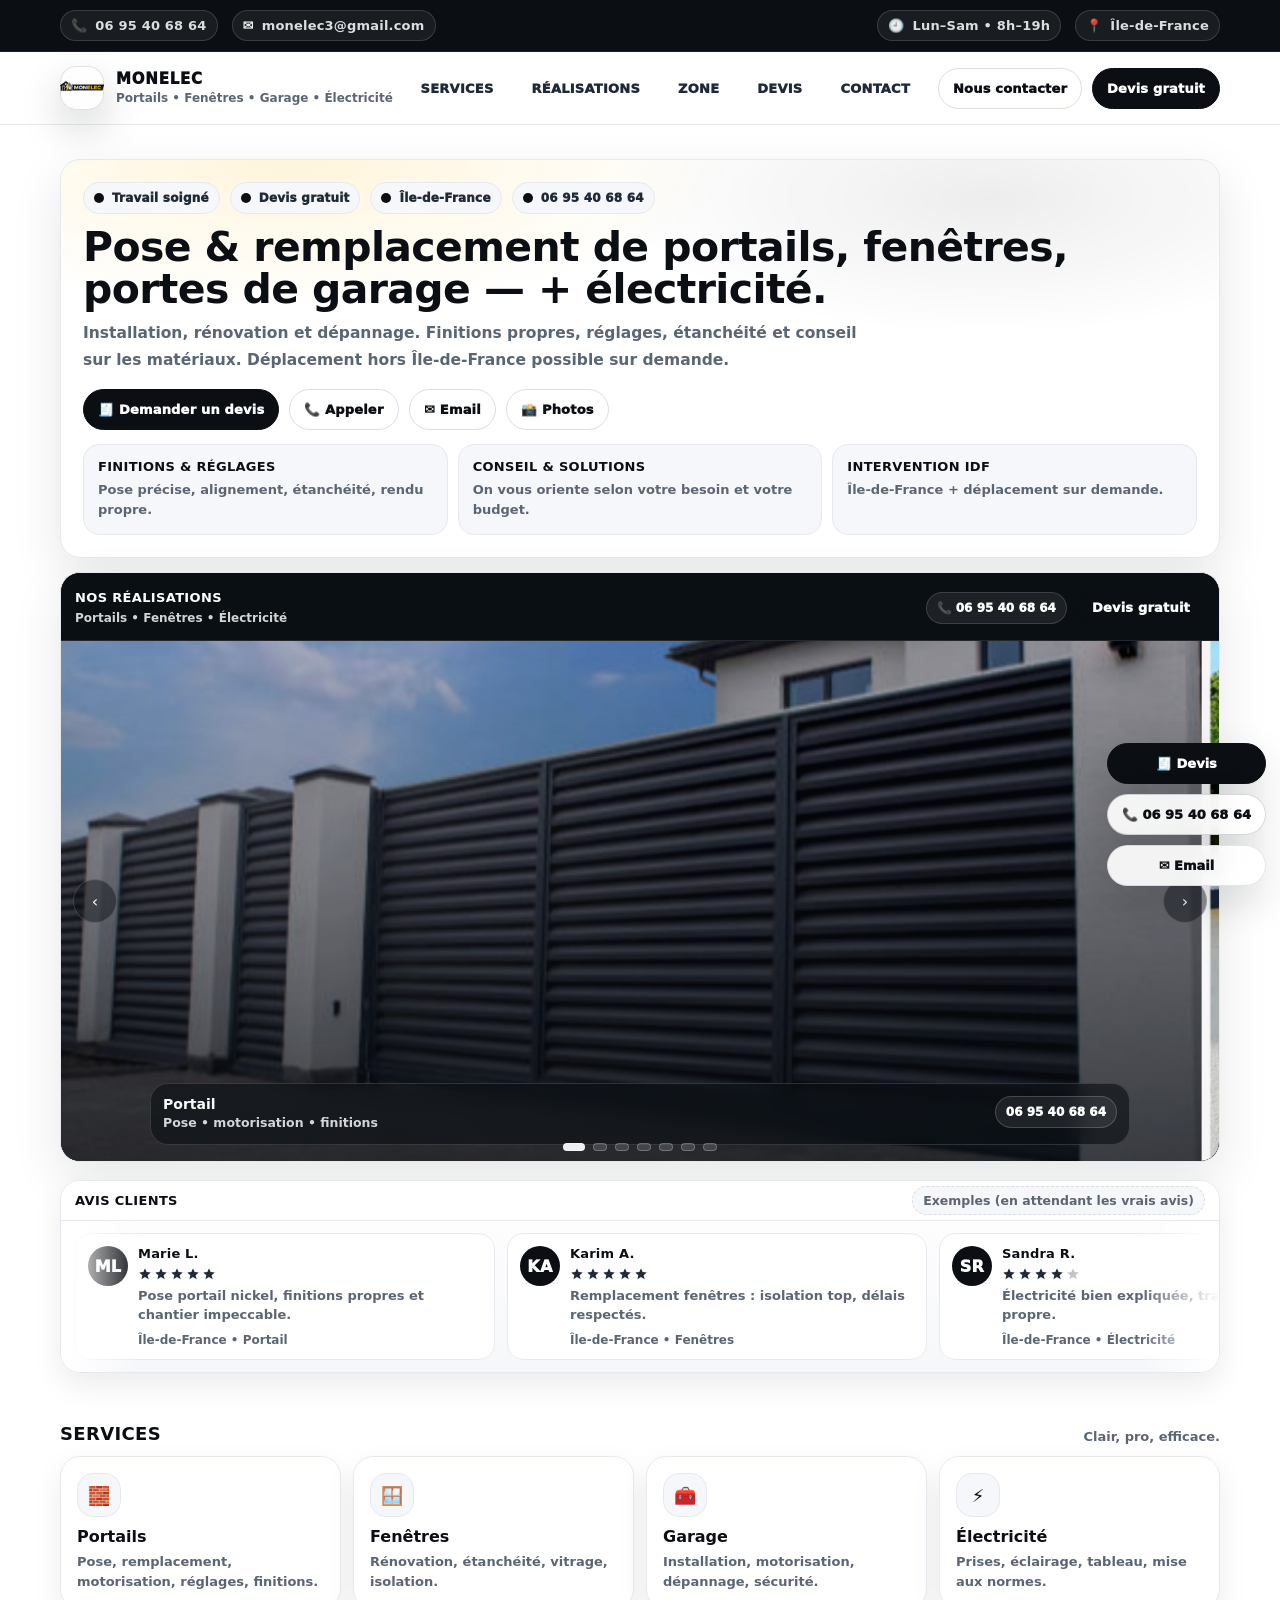
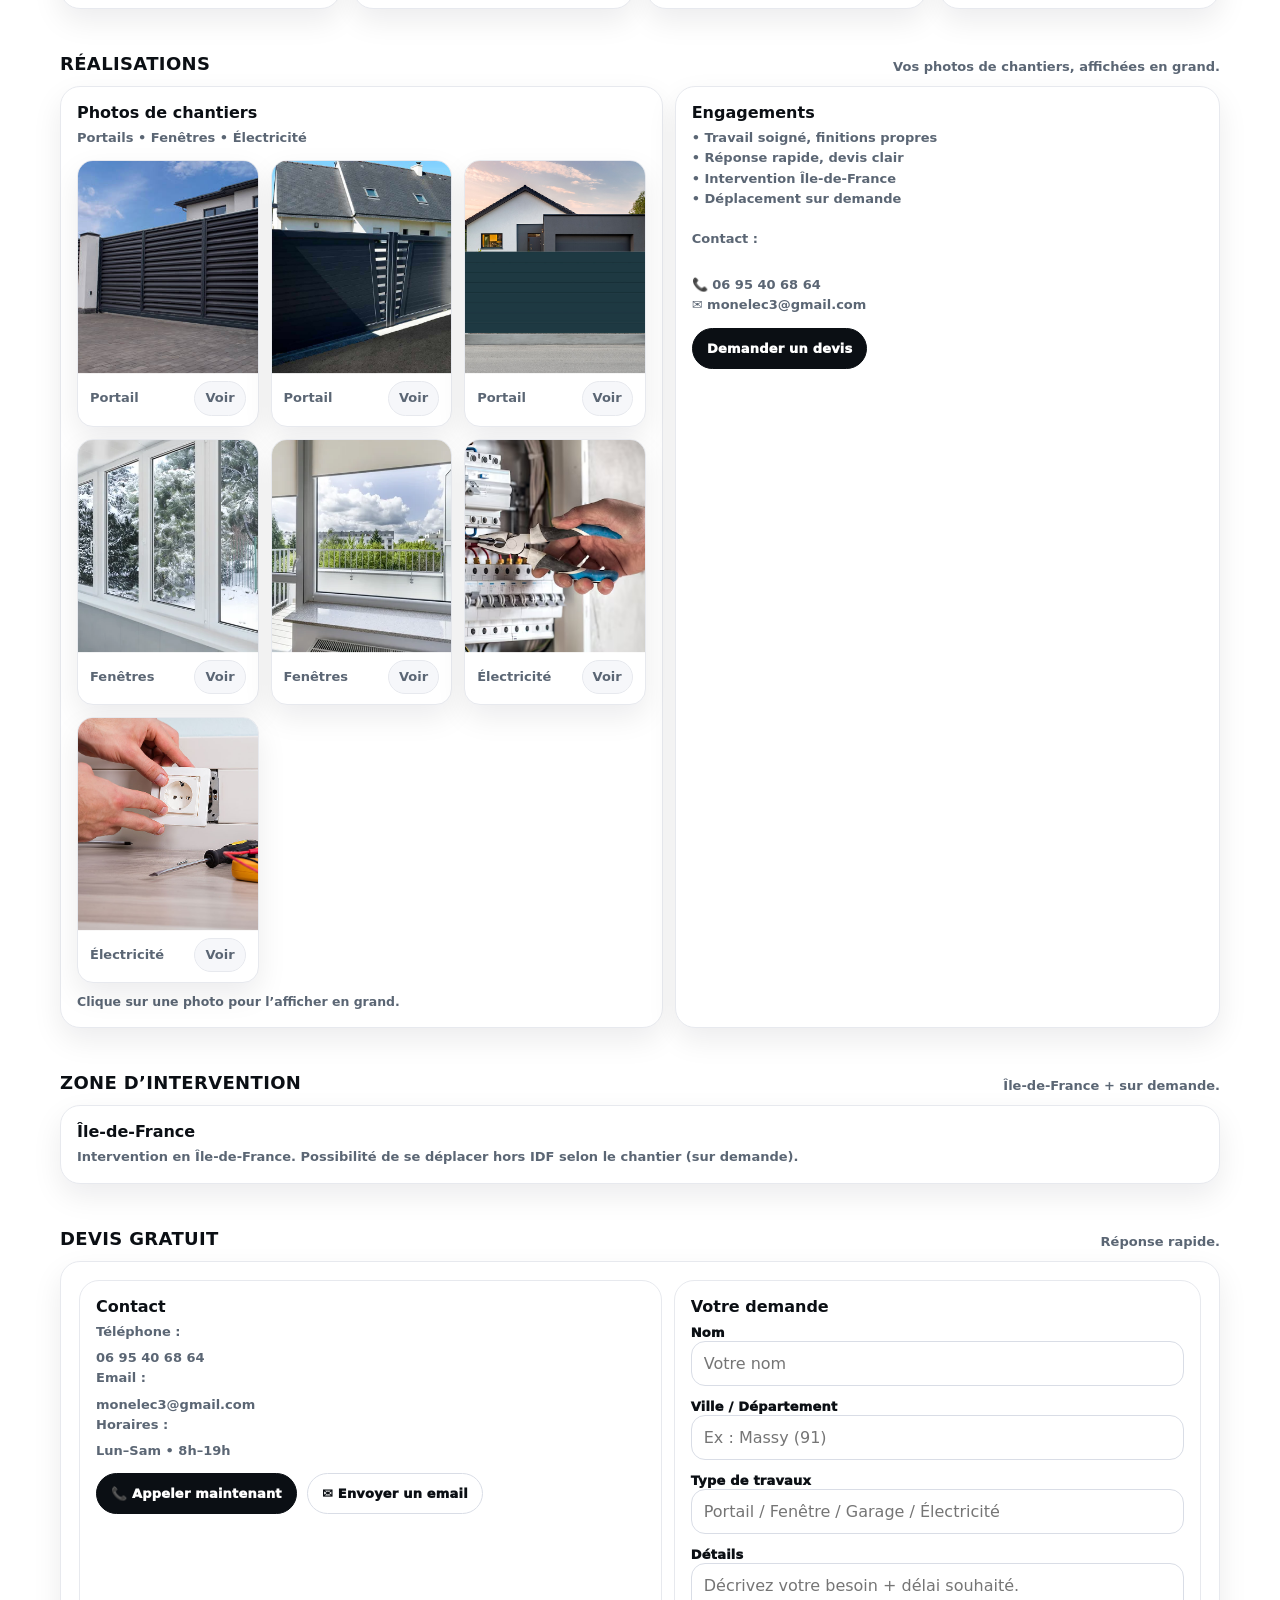
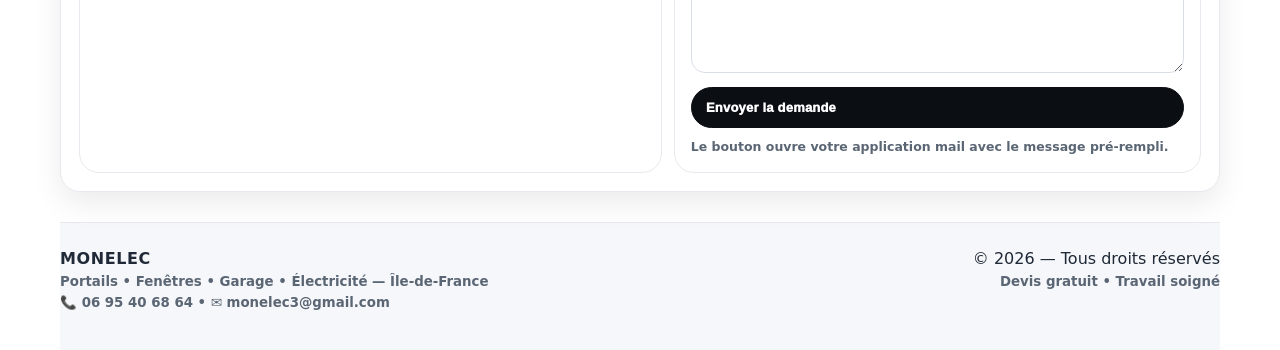
==== commit 52d705ac: "Update index.html" ====
--- a/index.html
+++ b/index.html
@@ -6,7 +6,768 @@
   <title>MONELEC — Portails, Fenêtres, Garage & Électricité | Île-de-France</title>
   <meta name="description" content="Pose et remplacement de portails, fenêtres, portes de garage + électricité. Île-de-France. Devis gratuit, travail soigné." />
   <meta name="theme-color" content="#0b0f14" />
-  <link rel="stylesheet" href="assets/css/style.css">
+
+  <style>
+    :root{
+      --bg:#ffffff;
+      --txt:#0b0f14;
+      --muted:#5b6674;
+      --line:#e7e9ee;
+      --line2:#d9dde6;
+      --soft:#f6f7fa;
+      --soft2:#f0f2f7;
+      --black:#0b0f14;
+      --shadow: 0 18px 50px rgba(10,15,20,.10);
+      --shadow2: 0 12px 30px rgba(10,15,20,.08);
+      --r: 20px;
+      --r2: 14px;
+      --cta:#0b0f14;
+      --ctaTxt:#ffffff;
+      --accent:#fbbf24;
+    }
+
+    *{ box-sizing:border-box; }
+    html,body{ height:100%; }
+    body{
+      margin:0;
+      font-family: ui-sans-serif, system-ui, -apple-system, Segoe UI, Roboto, Helvetica, Arial;
+      color: var(--txt);
+      background: var(--bg);
+    }
+    a{ color:inherit; text-decoration:none; }
+    .wrap{ width:min(1160px, 92vw); margin:0 auto; }
+
+    .topbar{
+      background: var(--black);
+      color: rgba(255,255,255,.92);
+      font-weight: 800;
+      font-size: 13px;
+      letter-spacing:.2px;
+      border-bottom: 1px solid rgba(255,255,255,.08);
+    }
+    .topbar .row{
+      display:flex;
+      gap:16px;
+      justify-content:space-between;
+      align-items:center;
+      padding: 10px 0;
+      flex-wrap:wrap;
+    }
+    .topbar .row .left, .topbar .row .right{
+      display:flex; gap:14px; align-items:center; flex-wrap:wrap;
+    }
+    .chip{
+      display:inline-flex; align-items:center; gap:8px;
+      padding: 7px 10px;
+      border-radius: 999px;
+      border: 1px solid rgba(255,255,255,.14);
+      background: rgba(255,255,255,.06);
+    }
+    .chip b{ font-weight: 1000; }
+    .chip span{ opacity:.92; }
+
+    header{
+      position:sticky;
+      top:0;
+      z-index:50;
+      background: rgba(255,255,255,.92);
+      backdrop-filter: blur(10px);
+      border-bottom: 1px solid var(--line);
+    }
+    .nav{
+      display:flex;
+      justify-content:space-between;
+      align-items:center;
+      gap:14px;
+      padding: 14px 0;
+    }
+    .brand{
+      display:flex; align-items:center; gap:12px;
+      min-width: 240px;
+    }
+    .logo{
+      width:44px; height:44px;
+      border-radius: 16px;
+      background: url("logo-monelec.png") center / cover no-repeat;
+      box-shadow: 0 18px 40px rgba(11,15,20,.18);
+      position:relative;
+      overflow:hidden;
+      border: 1px solid rgba(11,15,20,.12);
+    }
+    .logo:before{
+      content:"";
+      position:absolute; inset:0;
+      background: radial-gradient(90% 90% at 20% 10%, rgba(255,255,255,.30), transparent 55%);
+      mix-blend-mode: soft-light;
+      opacity:.8;
+    }
+    .logo:after{
+      content:"";
+      position:absolute; inset:-40%;
+      background: linear-gradient(120deg, transparent, rgba(255,255,255,.28), transparent);
+      transform: rotate(18deg);
+      opacity:.0;
+      animation: logoShine 6.2s ease-in-out infinite;
+    }
+    @keyframes logoShine{
+      0%{ transform: translateX(-30%) rotate(18deg); opacity:0; }
+      15%{ opacity:.35; }
+      45%{ transform: translateX(25%) rotate(18deg); opacity:.18; }
+      100%{ transform: translateX(70%) rotate(18deg); opacity:0; }
+    }
+
+    .brand .name{ display:flex; flex-direction:column; line-height:1.05; }
+    .brand .name strong{
+      letter-spacing:.8px;
+      text-transform:uppercase;
+      font-weight: 1000;
+      font-size: 15px;
+    }
+    .brand .name small{
+      color: var(--muted);
+      font-weight: 850;
+      font-size: 12px;
+      margin-top:4px;
+    }
+
+    nav.menu{
+      display:flex;
+      gap: 18px;
+      align-items:center;
+      font-weight: 950;
+      font-size: 13px;
+      letter-spacing:.25px;
+      text-transform: uppercase;
+      color: #1f2937;
+    }
+    nav.menu a{ padding: 10px 10px; border-radius: 12px; }
+    nav.menu a:hover{ background: var(--soft); }
+
+    .btn{
+      display:inline-flex;
+      align-items:center;
+      gap:10px;
+      padding: 12px 14px;
+      border-radius: 999px;
+      border: 1px solid var(--line2);
+      background: #fff;
+      font-weight: 1000;
+      font-size: 13px;
+      letter-spacing:.2px;
+      cursor:pointer;
+      transition: transform .18s ease, background .18s ease, filter .18s ease, box-shadow .18s ease;
+      will-change: transform;
+      user-select:none;
+    }
+    .btn:hover{ background: var(--soft); transform: translateY(-1px); box-shadow: 0 10px 24px rgba(10,15,20,.08); }
+    .btn:active{ transform: translateY(0px) scale(.99); }
+    .btn.primary{
+      background: var(--cta);
+      color: var(--ctaTxt);
+      border-color: var(--cta);
+    }
+    .btn.primary:hover{ filter: brightness(.95); }
+    .btn.ghost{ border-color: var(--line2); background:#fff; }
+
+    .hero{ padding: 34px 0 14px; }
+    .heroText{
+      border: 1px solid var(--line);
+      background: #fff;
+      border-radius: var(--r);
+      box-shadow: var(--shadow);
+      padding: 22px;
+      position:relative;
+      overflow:hidden;
+    }
+    .heroText:before{
+      content:"";
+      position:absolute; inset:-2px;
+      background: radial-gradient(800px 280px at 20% 0%, rgba(251,191,36,.18), transparent 55%),
+                  radial-gradient(700px 260px at 80% 10%, rgba(11,15,20,.08), transparent 55%);
+      pointer-events:none;
+      opacity:.9;
+    }
+    .heroText > *{ position:relative; }
+
+    .kickers{ display:flex; gap:10px; flex-wrap:wrap; margin-bottom: 12px; }
+    .k{
+      display:inline-flex; align-items:center; gap:8px;
+      padding: 8px 10px;
+      border-radius: 999px;
+      border: 1px solid var(--line);
+      background: var(--soft);
+      color: #1f2937;
+      font-weight: 1000;
+      font-size: 12px;
+      letter-spacing:.2px;
+    }
+    .dot{ width:10px; height:10px; border-radius:999px; background: var(--black); }
+    h1{
+      margin: 10px 0 10px;
+      font-size: clamp(28px, 3.2vw, 44px);
+      letter-spacing: -0.6px;
+      line-height: 1.03;
+    }
+    .sub{
+      margin:0;
+      color: var(--muted);
+      font-size: 15.5px;
+      line-height:1.7;
+      max-width: 72ch;
+      font-weight: 680;
+    }
+    .actions{ display:flex; gap:10px; flex-wrap:wrap; margin-top: 16px; }
+
+    .proofs{
+      display:grid;
+      grid-template-columns: repeat(3, 1fr);
+      gap: 10px;
+      margin-top: 14px;
+    }
+    .proof{
+      border: 1px solid var(--line);
+      background: var(--soft);
+      border-radius: 16px;
+      padding: 14px;
+      transition: transform .18s ease, box-shadow .18s ease;
+    }
+    .proof:hover{ transform: translateY(-2px); box-shadow: 0 14px 28px rgba(10,15,20,.08); }
+    .proof b{
+      display:block;
+      margin-bottom: 6px;
+      font-size: 13px;
+      text-transform: uppercase;
+      letter-spacing:.3px;
+    }
+    .proof span{
+      display:block;
+      color: var(--muted);
+      line-height:1.55;
+      font-size: 13px;
+      font-weight: 650;
+    }
+
+    .carouselFull{
+      margin-top: 14px;
+      border: 1px solid var(--line);
+      border-radius: var(--r);
+      overflow: hidden;
+      background: #0b0f14;
+      box-shadow: var(--shadow);
+      transform: translateZ(0);
+    }
+    .carTop{
+      display:flex;
+      justify-content:space-between;
+      align-items:flex-start;
+      gap:12px;
+      padding: 14px 14px 12px;
+      background: rgba(11,15,20,.88);
+      border-bottom: 1px solid rgba(255,255,255,.10);
+      color:#fff;
+    }
+    .carTop b{ letter-spacing:.35px; text-transform: uppercase; font-size: 13px; }
+    .carTop span{
+      display:block;
+      margin-top:4px;
+      opacity:.82;
+      font-weight: 780;
+      font-size: 12px;
+      line-height:1.35;
+    }
+    .carTopRight{ display:flex; gap:10px; align-items:center; flex-wrap:wrap; }
+    .miniTag{
+      display:inline-flex;
+      align-items:center;
+      gap:8px;
+      padding: 8px 10px;
+      border-radius: 999px;
+      border: 1px solid rgba(255,255,255,.14);
+      background: rgba(255,255,255,.08);
+      color:#fff;
+      font-weight: 950;
+      font-size: 12px;
+      white-space:nowrap;
+    }
+
+    .viewport{
+      position:relative;
+      height: 520px;
+      overflow:hidden;
+      perspective: 1000px;
+    }
+    .track{
+      display:flex;
+      height:100%;
+      transition: transform .65s cubic-bezier(.2,.85,.2,1);
+      will-change: transform;
+    }
+    .slide{
+      min-width:100%;
+      height:100%;
+      position:relative;
+      background: #0b0f14;
+      transform: translateZ(0);
+    }
+    .slide img{
+      width:100%;
+      height:100%;
+      object-fit: cover;
+      display:block;
+      opacity:.96;
+      filter: contrast(1.03) saturate(1.02);
+      transform: scale(1.03);
+      transition: transform 1.2s cubic-bezier(.2,.8,.2,1), filter .8s ease, opacity .8s ease;
+      will-change: transform;
+    }
+    .slide.active img{ transform: scale(1.10); filter: contrast(1.06) saturate(1.06); }
+    .overlay{ position:absolute; inset:0; background: linear-gradient(180deg, rgba(11,15,20,.18), rgba(11,15,20,.72)); }
+
+    .shine{
+      position:absolute;
+      inset: -30%;
+      background: radial-gradient(closest-side, rgba(255,255,255,.12), transparent 60%);
+      transform: translateX(-25%) translateY(-10%);
+      opacity:.0;
+      pointer-events:none;
+    }
+    .slide.active .shine{ opacity:.7; animation: floatShine 6s ease-in-out infinite; }
+    @keyframes floatShine{
+      0%{ transform: translateX(-22%) translateY(-12%) scale(1); }
+      50%{ transform: translateX(18%) translateY(10%) scale(1.08); }
+      100%{ transform: translateX(-22%) translateY(-12%) scale(1); }
+    }
+
+    .cap{
+      position:absolute;
+      left: 50%;
+      transform: translateX(-50%) translateY(10px);
+      width: min(980px, calc(100% - 28px));
+      bottom: 16px;
+      border: 1px solid rgba(255,255,255,.14);
+      background: rgba(11,15,20,.62);
+      backdrop-filter: blur(10px);
+      border-radius: 18px;
+      padding: 12px 12px;
+      display:flex;
+      justify-content:space-between;
+      gap: 10px;
+      align-items:flex-start;
+      color:#fff;
+      opacity: 0;
+      transition: opacity .55s ease, transform .55s cubic-bezier(.2,.85,.2,1);
+      will-change: opacity, transform;
+    }
+    .slide.active .cap{ opacity: 1; transform: translateX(-50%) translateY(0px); }
+    .cap b{ display:block; margin-bottom:3px; font-size: 14px; }
+    .cap span{ display:block; opacity:.82; font-weight: 740; font-size: 12.5px; line-height:1.35; }
+    .badge{
+      border: 1px solid rgba(255,255,255,.18);
+      background: rgba(255,255,255,.08);
+      border-radius: 999px;
+      padding: 8px 10px;
+      font-weight: 1000;
+      font-size: 12px;
+      white-space:nowrap;
+    }
+
+    .arrow{
+      position:absolute;
+      top:50%;
+      transform: translateY(-50%);
+      width: 44px; height: 44px;
+      border-radius: 999px;
+      border: 1px solid rgba(255,255,255,.16);
+      background: rgba(11,15,20,.45);
+      display:grid;
+      place-items:center;
+      cursor:pointer;
+      user-select:none;
+      color:#fff;
+      transition: transform .18s ease, background .18s ease, box-shadow .18s ease;
+      will-change: transform;
+      z-index: 5;
+    }
+    .arrow:hover{
+      background: rgba(11,15,20,.72);
+      transform: translateY(-50%) scale(1.04);
+      box-shadow: 0 14px 30px rgba(0,0,0,.25);
+    }
+    .arrow:active{ transform: translateY(-50%) scale(.98); }
+    .arrow.left{ left: 12px; }
+    .arrow.right{ right: 12px; }
+
+    .dots{
+      position:absolute;
+      left:0; right:0; bottom: 10px;
+      display:flex;
+      justify-content:center;
+      gap: 8px;
+      z-index: 5;
+    }
+    .dotBtn{
+      width: 8px; height: 8px;
+      border-radius: 999px;
+      border: 1px solid rgba(255,255,255,.35);
+      background: rgba(255,255,255,.18);
+      cursor:pointer;
+      opacity:.75;
+      transition: width .25s ease, opacity .25s ease, background .25s ease;
+    }
+    .dotBtn.active{
+      width: 22px;
+      background: rgba(255,255,255,.92);
+      opacity: 1;
+    }
+
+    .reviews-band{
+      margin: 18px 0 10px;
+      border: 1px solid var(--line);
+      border-radius: var(--r);
+      overflow: hidden;
+      background: linear-gradient(180deg, #fff, var(--soft));
+      box-shadow: var(--shadow2);
+    }
+    .reviews-head{
+      display:flex;
+      align-items:center;
+      justify-content:space-between;
+      gap: 12px;
+      padding: 12px 14px;
+      border-bottom: 1px solid var(--line);
+      background: #fff;
+    }
+    .reviews-head b{ font-size: 13px; text-transform: uppercase; letter-spacing: .35px; }
+    .reviews-head span{ color: var(--muted); font-weight: 850; font-size: 12.5px; }
+    .badge-note{
+      border: 1px dashed var(--line2);
+      background: var(--soft);
+      border-radius: 999px;
+      padding: 6px 10px;
+      font-weight: 900;
+      font-size: 12px;
+      color: #111827;
+    }
+    .marquee{ position:relative; overflow:hidden; }
+    .marquee::before,
+    .marquee::after{
+      content:"";
+      position:absolute; top:0; bottom:0;
+      width: 80px;
+      pointer-events:none;
+      z-index: 2;
+    }
+    .marquee::before{ left:0; background: linear-gradient(90deg, #ffffff 0%, rgba(255,255,255,0) 100%); }
+    .marquee::after{ right:0; background: linear-gradient(270deg, #ffffff 0%, rgba(255,255,255,0) 100%); }
+    .marquee-track{
+      display:flex;
+      gap: 12px;
+      padding: 12px 14px;
+      width: max-content;
+      animation: reviewsScroll 26s linear infinite;
+      will-change: transform;
+    }
+    .reviews-band:hover .marquee-track{ animation-play-state: paused; }
+    @keyframes reviewsScroll{
+      from{ transform: translateX(0); }
+      to{ transform: translateX(-50%); }
+    }
+    .review-pill{
+      flex: 0 0 auto;
+      min-width: 320px;
+      max-width: 420px;
+      border: 1px solid var(--line);
+      background: #fff;
+      border-radius: 16px;
+      padding: 12px 12px;
+      display:flex;
+      gap: 10px;
+      align-items:flex-start;
+      transition: transform .18s ease, box-shadow .18s ease;
+    }
+    .review-pill:hover{ transform: translateY(-2px); box-shadow: 0 14px 28px rgba(10,15,20,.08); }
+    .review-avatar{
+      width: 40px; height: 40px;
+      border-radius: 999px;
+      background: var(--black);
+      color: #fff;
+      display:grid;
+      place-items:center;
+      font-weight: 1000;
+      letter-spacing: .3px;
+      flex: 0 0 auto;
+    }
+    .review-body b{ display:block; font-size: 13px; letter-spacing:.2px; }
+    .review-body p{
+      margin: 6px 0 8px;
+      color: var(--muted);
+      font-weight: 650;
+      font-size: 13px;
+      line-height: 1.45;
+    }
+    .stars{ display:flex; gap: 2px; align-items:center; margin-top: 6px; }
+    .star{
+      width: 14px; height: 14px;
+      display:inline-block;
+      background: currentColor;
+      color: #111827;
+      -webkit-mask: url('data:image/svg+xml;utf8,<svg xmlns="http://www.w3.org/2000/svg" viewBox="0 0 24 24" fill="black"><path d="M12 17.27L18.18 21l-1.64-7.03L22 9.24l-7.19-.61L12 2 9.19 8.63 2 9.24l5.46 4.73L5.82 21z"/></svg>') center / contain no-repeat;
+              mask: url('data:image/svg+xml;utf8,<svg xmlns="http://www.w3.org/2000/svg" viewBox="0 0 24 24" fill="black"><path d="M12 17.27L18.18 21l-1.64-7.03L22 9.24l-7.19-.61L12 2 9.19 8.63 2 9.24l5.46 4.73L5.82 21z"/></svg>') center / contain no-repeat;
+      opacity: .92;
+    }
+    .star.dim{ opacity: .25; }
+    .review-meta{ display:flex; gap: 8px; align-items:center; color: var(--muted); font-weight: 850; font-size: 12px; }
+
+    .section{ padding: 18px 0; }
+    .sectionTitle{
+      display:flex;
+      justify-content:space-between;
+      align-items:flex-end;
+      gap: 12px;
+      margin: 8px 0 12px;
+    }
+    .sectionTitle h2{
+      margin:0;
+      font-size: 18px;
+      text-transform: uppercase;
+      letter-spacing:.35px;
+    }
+    .sectionTitle p{ margin:0; color: var(--muted); font-weight: 780; font-size: 13px; }
+
+    .grid4{ display:grid; grid-template-columns: repeat(4, 1fr); gap: 12px; }
+    .card{
+      border: 1px solid var(--line);
+      background: #fff;
+      border-radius: var(--r);
+      padding: 16px;
+      box-shadow: var(--shadow2);
+    }
+    .icon{
+      width: 44px; height: 44px;
+      border-radius: 16px;
+      border: 1px solid var(--line);
+      background: var(--soft);
+      display:grid;
+      place-items:center;
+      font-size: 18px;
+      margin-bottom: 10px;
+    }
+    .card b{ display:block; margin-bottom:6px; }
+    .card span{ display:block; color: var(--muted); font-size: 13px; line-height:1.55; font-weight:650; }
+
+    .two{ display:grid; grid-template-columns: 1.05fr .95fr; gap: 12px; align-items:stretch; }
+
+    form{ display:grid; gap: 10px; }
+    label{ font-weight: 950; font-size: 13px; letter-spacing:.2px; }
+    input, textarea{
+      width:100%;
+      padding: 12px 12px;
+      border-radius: 14px;
+      border: 1px solid var(--line2);
+      background: #fff;
+      outline:none;
+      font: inherit;
+    }
+    input:focus, textarea:focus{
+      border-color: #0b0f14;
+      box-shadow: 0 0 0 4px rgba(11,15,20,.08);
+    }
+    textarea{ min-height: 110px; resize: vertical; }
+    .hint{ color: var(--muted); font-size: 12.5px; line-height:1.45; font-weight: 650; }
+
+    footer{
+      border-top: 1px solid var(--line);
+      margin-top: 12px;
+      padding: 26px 0 40px;
+      background: var(--soft);
+    }
+    .foot{
+      display:flex;
+      justify-content:space-between;
+      gap: 12px;
+      flex-wrap:wrap;
+      align-items:flex-start;
+      color: #1f2937;
+    }
+    .foot small{ color: var(--muted); font-weight: 780; display:block; margin-top:6px; }
+
+    .gallery{
+      display:grid;
+      grid-template-columns: repeat(3, 1fr);
+      gap: 12px;
+      margin-top: 12px;
+    }
+    .gItem{
+      border: 1px solid var(--line);
+      border-radius: 16px;
+      overflow:hidden;
+      background: #fff;
+      box-shadow: var(--shadow2);
+      cursor: pointer;
+      transition: transform .18s ease, box-shadow .18s ease;
+      position:relative;
+    }
+    .gItem:after{
+      content:"";
+      position:absolute; inset:0;
+      background: linear-gradient(180deg, transparent 55%, rgba(11,15,20,.35));
+      opacity:.0;
+      transition: opacity .18s ease;
+      pointer-events:none;
+    }
+    .gItem:hover:after{ opacity:1; }
+    .gItem:hover{
+      transform: translateY(-2px);
+      box-shadow: 0 16px 34px rgba(10,15,20,.12);
+    }
+    .gItem img{
+      width:100%;
+      height: 210px;
+      object-fit: cover;
+      display:block;
+      transform: scale(1.02);
+      transition: transform .6s cubic-bezier(.2,.8,.2,1);
+    }
+    .gItem:hover img{ transform: scale(1.08); }
+    .gCap{
+      padding: 10px 12px;
+      font-weight: 950;
+      font-size: 13px;
+      display:flex;
+      justify-content:space-between;
+      align-items:center;
+      gap:10px;
+    }
+    .pill{
+      display:inline-flex;
+      align-items:center;
+      gap:8px;
+      padding: 6px 10px;
+      border-radius: 999px;
+      border: 1px solid var(--line);
+      background: var(--soft);
+      color:#111827;
+      font-weight: 950;
+      font-size: 12px;
+      white-space:nowrap;
+    }
+
+    .lightbox{
+      position:fixed;
+      inset:0;
+      background: rgba(11,15,20,.78);
+      display:none;
+      align-items:center;
+      justify-content:center;
+      padding: 18px;
+      z-index: 999;
+    }
+    .lightbox.open{ display:flex; }
+    .lbCard{
+      width: min(1100px, 96vw);
+      max-height: 88vh;
+      border-radius: 18px;
+      overflow:hidden;
+      background: #0b0f14;
+      border: 1px solid rgba(255,255,255,.14);
+      box-shadow: 0 22px 70px rgba(0,0,0,.35);
+      position:relative;
+      transform: translateY(6px);
+      opacity: 0;
+      animation: lbIn .18s ease forwards;
+    }
+    @keyframes lbIn{
+      to{ transform: translateY(0); opacity:1; }
+    }
+    .lbImg{
+      width:100%;
+      height: 88vh;
+      max-height: 88vh;
+      object-fit: contain;
+      display:block;
+      background:#0b0f14;
+    }
+    .lbClose{
+      position:absolute;
+      top: 10px; right: 10px;
+      width: 40px; height: 40px;
+      border-radius: 999px;
+      border: 1px solid rgba(255,255,255,.18);
+      background: rgba(0,0,0,.35);
+      color:#fff;
+      cursor:pointer;
+      font-weight: 1000;
+      font-size: 16px;
+    }
+    .lbClose:hover{ background: rgba(0,0,0,.55); }
+
+    .fab{
+      position: fixed;
+      right: 14px;
+      bottom: 14px;
+      z-index: 80;
+      display:flex;
+      flex-direction:column;
+      gap:10px;
+    }
+    .fab a{
+      display:inline-flex;
+      align-items:center;
+      justify-content:center;
+      gap:10px;
+      padding: 12px 14px;
+      border-radius: 999px;
+      border: 1px solid rgba(11,15,20,.12);
+      background: rgba(255,255,255,.92);
+      backdrop-filter: blur(10px);
+      box-shadow: 0 16px 40px rgba(10,15,20,.14);
+      font-weight: 1000;
+      font-size: 13px;
+      transition: transform .18s ease, filter .18s ease;
+      white-space:nowrap;
+    }
+    .fab a:hover{ transform: translateY(-2px); filter: brightness(.98); }
+    .fab .call{ border-color: rgba(11,15,20,.16); }
+    .fab .mail{ border-color: rgba(11,15,20,.10); }
+    .fab .quote{ background: var(--cta); color:#fff; border-color: var(--cta); }
+
+    .reveal{
+      opacity: 0;
+      transform: translateY(10px);
+      transition: opacity .5s ease, transform .5s ease;
+    }
+    .reveal.on{
+      opacity: 1;
+      transform: translateY(0);
+    }
+
+    @media (max-width: 980px){
+      nav.menu{ display:none; }
+      .proofs{ grid-template-columns: 1fr; }
+      .grid4{ grid-template-columns: repeat(2, 1fr); }
+      .two{ grid-template-columns: 1fr; }
+      .viewport{ height: 420px; }
+      .cap{ width: calc(100% - 28px); }
+      .gallery{ grid-template-columns: repeat(2, 1fr); }
+      .gItem img{ height: 190px; }
+      .fab a{ padding: 12px 12px; }
+    }
+    @media (max-width: 520px){
+      .grid4{ grid-template-columns: 1fr; }
+      .viewport{ height: 360px; }
+      .gallery{ grid-template-columns: 1fr; }
+      .gItem img{ height: 210px; }
+    }
+
+    @media (prefers-reduced-motion: reduce){
+      .track, .slide img, .cap, .btn, .proof, .review-pill, .logo:after, .slide.active .shine, .lbCard{
+        transition: none !important;
+        animation: none !important;
+      }
+      .marquee-track{ animation: none !important; transform: none !important; }
+      .reveal{ opacity: 1 !important; transform: none !important; }
+    }
+  </style>
 </head>
 
 <body>
@@ -34,14 +795,16 @@
       </div>
 
       <nav class="menu" aria-label="Navigation">
-        <a href="index.html">Accueil</a>
-        <a href="realisations.html">Réalisations</a>
-        <a href="devis.html">Devis</a>
+        <a href="#services">Services</a>
+        <a href="#realisations">Réalisations</a>
+        <a href="#zone">Zone</a>
+        <a href="#devis">Devis</a>
+        <a href="#contact">Contact</a>
       </nav>
 
       <div style="display:flex; gap:10px; align-items:center;">
-        <a class="btn ghost" href="devis.html#contact">Nous contacter</a>
-        <a class="btn primary" href="devis.html#devis">Devis gratuit</a>
+        <a class="btn ghost" href="#contact">Nous contacter</a>
+        <a class="btn primary" href="#devis">Devis gratuit</a>
       </div>
     </div>
   </header>
@@ -63,10 +826,10 @@
         </p>
 
         <div class="actions">
-          <a class="btn primary" href="devis.html#devis">🧾 Demander un devis</a>
+          <a class="btn primary" href="#devis">🧾 Demander un devis</a>
           <a class="btn" href="tel:+33695406864">📞 Appeler</a>
           <a class="btn" href="mailto:monelec3@gmail.com">✉️ Email</a>
-          <a class="btn" href="realisations.html">📸 Photos</a>
+          <a class="btn" href="#realisations">📸 Photos</a>
         </div>
 
         <div class="proofs">
@@ -93,7 +856,7 @@
           </div>
           <div class="carTopRight">
             <div class="miniTag">📞 06 95 40 68 64</div>
-            <a class="btn primary" href="devis.html#devis">Devis gratuit</a>
+            <a class="btn primary" href="#devis">Devis gratuit</a>
           </div>
         </div>
 
@@ -336,6 +1099,121 @@
       </div>
     </section>
 
+    <section class="section reveal" id="realisations">
+      <div class="sectionTitle">
+        <h2>Réalisations</h2>
+        <p>Vos photos de chantiers, affichées en grand.</p>
+      </div>
+
+      <div class="two">
+        <div class="card">
+          <b>Photos de chantiers</b>
+          <span>Portails • Fenêtres • Électricité</span>
+
+          <div class="gallery" id="gallery">
+            <div class="gItem" data-full="portail-1.jpg">
+              <img src="portail-1.jpg" alt="Portail 1">
+              <div class="gCap"><span>Portail</span><span class="pill">Voir</span></div>
+            </div>
+            <div class="gItem" data-full="portail-2.jpg">
+              <img src="portail-2.jpg" alt="Portail 2">
+              <div class="gCap"><span>Portail</span><span class="pill">Voir</span></div>
+            </div>
+            <div class="gItem" data-full="portail-3.jpg">
+              <img src="portail-3.jpg" alt="Portail 3">
+              <div class="gCap"><span>Portail</span><span class="pill">Voir</span></div>
+            </div>
+            <div class="gItem" data-full="fenetre-1.jpg">
+              <img src="fenetre-1.jpg" alt="Fenêtre 1">
+              <div class="gCap"><span>Fenêtres</span><span class="pill">Voir</span></div>
+            </div>
+            <div class="gItem" data-full="fenetre-2.jpg">
+              <img src="fenetre-2.jpg" alt="Fenêtre 2">
+              <div class="gCap"><span>Fenêtres</span><span class="pill">Voir</span></div>
+            </div>
+            <div class="gItem" data-full="elec-1.jpg">
+              <img src="elec-1.jpg" alt="Électricité 1">
+              <div class="gCap"><span>Électricité</span><span class="pill">Voir</span></div>
+            </div>
+            <div class="gItem" data-full="elec-2.jpg">
+              <img src="elec-2.jpg" alt="Électricité 2">
+              <div class="gCap"><span>Électricité</span><span class="pill">Voir</span></div>
+            </div>
+          </div>
+
+          <div class="hint" style="margin-top:10px;">Clique sur une photo pour l’afficher en grand.</div>
+        </div>
+
+        <div class="card">
+          <b>Engagements</b>
+          <span>• Travail soigné, finitions propres<br>• Réponse rapide, devis clair<br>• Intervention Île-de-France<br>• Déplacement sur demande<br><br><b>Contact :</b><br>📞 06 95 40 68 64<br>✉️ monelec3@gmail.com</span>
+          <div style="height:12px"></div>
+          <a class="btn primary" href="#devis">Demander un devis</a>
+        </div>
+      </div>
+    </section>
+
+    <section class="section reveal" id="zone">
+      <div class="sectionTitle">
+        <h2>Zone d’intervention</h2>
+        <p>Île-de-France + sur demande.</p>
+      </div>
+
+      <div class="card">
+        <b>Île-de-France</b>
+        <span>Intervention en Île-de-France. Possibilité de se déplacer hors IDF selon le chantier (sur demande).</span>
+      </div>
+    </section>
+
+    <section class="section reveal" id="devis">
+      <div class="sectionTitle">
+        <h2>Devis gratuit</h2>
+        <p>Réponse rapide.</p>
+      </div>
+
+      <div class="card" style="padding:18px;">
+        <div class="two">
+          <div class="card" id="contact" style="margin:0; box-shadow:none;">
+            <b>Contact</b>
+            <span>
+              <b>Téléphone :</b> <a href="tel:+33695406864">06 95 40 68 64</a><br>
+              <b>Email :</b> <a href="mailto:monelec3@gmail.com">monelec3@gmail.com</a><br>
+              <b>Horaires :</b> Lun–Sam • 8h–19h
+            </span>
+            <div style="height:12px"></div>
+            <div style="display:flex; gap:10px; flex-wrap:wrap;">
+              <a class="btn primary" href="tel:+33695406864">📞 Appeler maintenant</a>
+              <a class="btn" href="mailto:monelec3@gmail.com">✉️ Envoyer un email</a>
+            </div>
+          </div>
+
+          <div class="card" style="margin:0; box-shadow:none;">
+            <b>Votre demande</b>
+            <form id="quoteForm">
+              <div>
+                <label for="name">Nom</label>
+                <input id="name" name="name" autocomplete="name" placeholder="Votre nom" required />
+              </div>
+              <div>
+                <label for="city">Ville / Département</label>
+                <input id="city" name="city" placeholder="Ex : Massy (91)" required />
+              </div>
+              <div>
+                <label for="type">Type de travaux</label>
+                <input id="type" name="type" placeholder="Portail / Fenêtre / Garage / Électricité" required />
+              </div>
+              <div>
+                <label for="msg">Détails</label>
+                <textarea id="msg" name="msg" placeholder="Décrivez votre besoin + délai souhaité."></textarea>
+              </div>
+              <button class="btn primary" type="submit">Envoyer la demande</button>
+              <div class="hint">Le bouton ouvre votre application mail avec le message pré-rempli.</div>
+            </form>
+          </div>
+        </div>
+      </div>
+    </section>
+
     <footer>
       <div class="wrap foot">
         <div>
@@ -351,12 +1229,173 @@
     </footer>
   </main>
 
+  <div class="lightbox" id="lightbox" aria-label="Aperçu photo">
+    <div class="lbCard">
+      <button class="lbClose" id="lbClose" aria-label="Fermer">✕</button>
+      <img class="lbImg" id="lbImg" alt="Aperçu" src="" />
+    </div>
+  </div>
+
   <div class="fab" aria-label="Raccourcis">
-    <a class="quote" href="devis.html#devis">🧾 Devis</a>
+    <a class="quote" href="#devis">🧾 Devis</a>
     <a class="call" href="tel:+33695406864">📞 06 95 40 68 64</a>
     <a class="mail" href="mailto:monelec3@gmail.com">✉️ Email</a>
   </div>
 
-  <script src="assets/js/app.js" defer></script>
+  <script>
+    document.getElementById("y").textContent = new Date().getFullYear();
+
+    const track = document.getElementById("track");
+    const slides = track ? Array.from(track.children) : [];
+    const dots = document.getElementById("dots");
+    const prev = document.getElementById("prev");
+    const next = document.getElementById("next");
+
+    let i = 0;
+    let timer = null;
+    let paused = false;
+
+    function setActive(){
+      slides.forEach((s, idx) => s.classList.toggle("active", idx === i));
+      const all = dots ? dots.querySelectorAll(".dotBtn") : [];
+      all.forEach((d, idx) => d.classList.toggle("active", idx === i));
+    }
+
+    function buildDots(){
+      if(!dots) return;
+      dots.innerHTML = "";
+      slides.forEach((_, idx) => {
+        const b = document.createElement("button");
+        b.type = "button";
+        b.className = "dotBtn" + (idx === 0 ? " active" : "");
+        b.addEventListener("click", () => go(idx, true));
+        dots.appendChild(b);
+      });
+    }
+
+    function go(idx, user){
+      if(!slides.length) return;
+      i = (idx + slides.length) % slides.length;
+      track.style.transform = "translateX(" + (-i * 100) + "%)";
+      setActive();
+      if(user) restart();
+    }
+
+    function start(){
+      if(!slides.length) return;
+      if(timer) clearInterval(timer);
+      timer = setInterval(() => {
+        if(!paused) go(i + 1, false);
+      }, 5200);
+    }
+
+    function restart(){
+      paused = false;
+      start();
+    }
+
+    function pause(){
+      paused = true;
+    }
+
+    if(slides.length){
+      buildDots();
+      setActive();
+      start();
+
+      if(prev) prev.addEventListener("click", () => go(i - 1, true));
+      if(next) next.addEventListener("click", () => go(i + 1, true));
+
+      const viewport = document.querySelector(".viewport");
+      if(viewport){
+        viewport.addEventListener("mouseenter", pause);
+        viewport.addEventListener("mouseleave", restart);
+        viewport.addEventListener("touchstart", pause, { passive:true });
+        viewport.addEventListener("touchend", restart, { passive:true });
+      }
+
+      document.addEventListener("visibilitychange", () => {
+        if(document.hidden) pause();
+        else restart();
+      });
+    }
+
+    const mq = window.matchMedia("(max-width: 520px)");
+    if (mq.matches) {
+      const rt = document.getElementById("reviewsTrack");
+      if (rt) rt.style.animationDuration = "34s";
+    }
+
+    const form = document.getElementById("quoteForm");
+    if(form){
+      form.addEventListener("submit", (e) => {
+        e.preventDefault();
+        const name = (document.getElementById("name")?.value || "").trim();
+        const city = (document.getElementById("city")?.value || "").trim();
+        const type = (document.getElementById("type")?.value || "").trim();
+        const msg  = (document.getElementById("msg")?.value || "").trim();
+
+        const to = "monelec3@gmail.com";
+        const subject = encodeURIComponent("Demande de devis — " + type + " — " + city);
+        const body = encodeURIComponent(
+          "Bonjour,\n\n" +
+          "Je souhaite un devis.\n\n" +
+          "Nom : " + name + "\n" +
+          "Ville / Département : " + city + "\n" +
+          "Type de travaux : " + type + "\n\n" +
+          "Détails :\n" + (msg || "(non précisé)") + "\n\n" +
+          "Contact MONELEC : 06 95 40 68 64 — monelec3@gmail.com\n\n" +
+          "Merci,\n" + name
+        );
+
+        window.location.href = "mailto:" + to + "?subject=" + subject + "&body=" + body;
+      });
+    }
+
+    const lightbox = document.getElementById("lightbox");
+    const lbImg = document.getElementById("lbImg");
+    const lbClose = document.getElementById("lbClose");
+
+    function openLb(src){
+      if(!lightbox || !lbImg) return;
+      lbImg.src = src;
+      lightbox.classList.add("open");
+      pause();
+    }
+    function closeLb(){
+      if(!lightbox || !lbImg) return;
+      lightbox.classList.remove("open");
+      lbImg.src = "";
+      restart();
+    }
+
+    document.querySelectorAll(".gItem").forEach(item => {
+      item.addEventListener("click", () => {
+        const src = item.getAttribute("data-full");
+        if(src) openLb(src);
+      });
+    });
+
+    if(lbClose) lbClose.addEventListener("click", closeLb);
+    if(lightbox){
+      lightbox.addEventListener("click", (e) => {
+        if(e.target === lightbox) closeLb();
+      });
+    }
+    document.addEventListener("keydown", (e) => {
+      if(e.key === "Escape") closeLb();
+    });
+
+    const io = new IntersectionObserver((entries) => {
+      entries.forEach(ent => {
+        if(ent.isIntersecting){
+          ent.target.classList.add("on");
+          io.unobserve(ent.target);
+        }
+      });
+    }, { threshold: 0.08 });
+
+    document.querySelectorAll(".reveal").forEach(el => io.observe(el));
+  </script>
 </body>
 </html>
